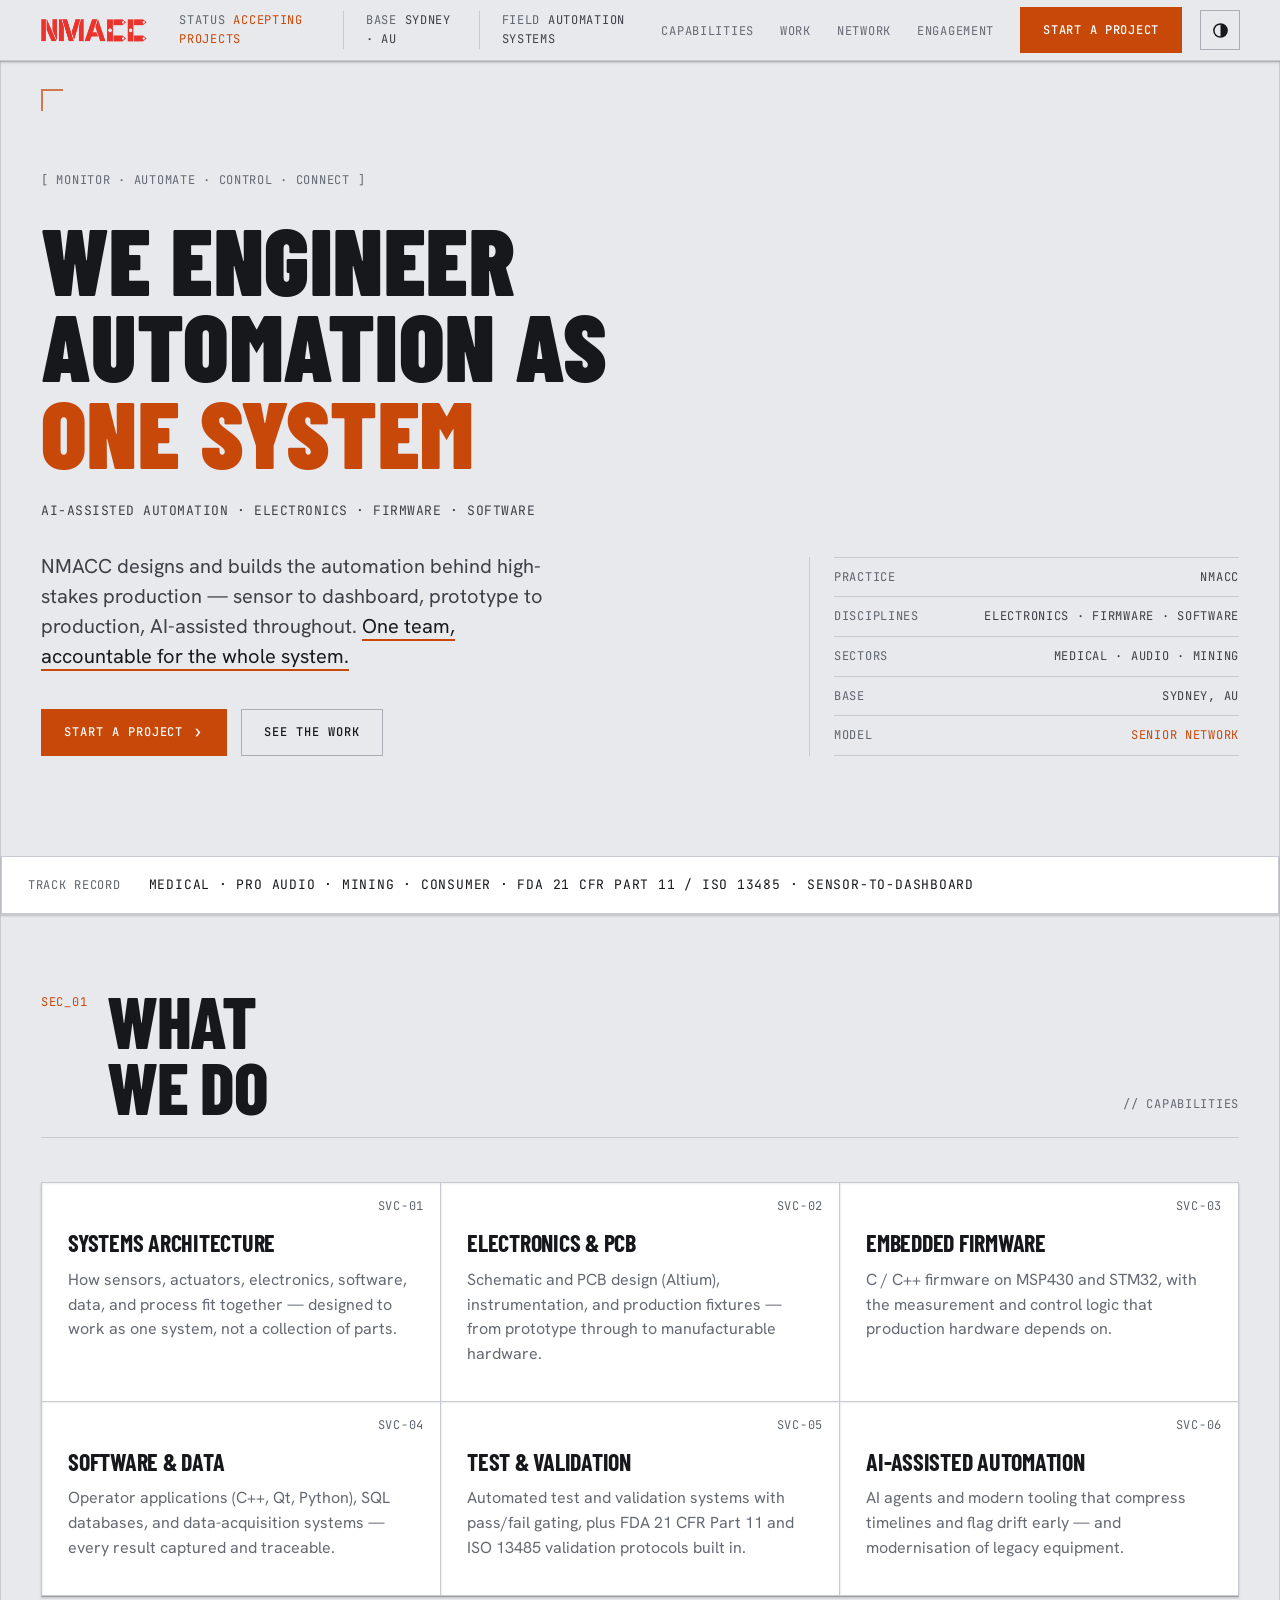
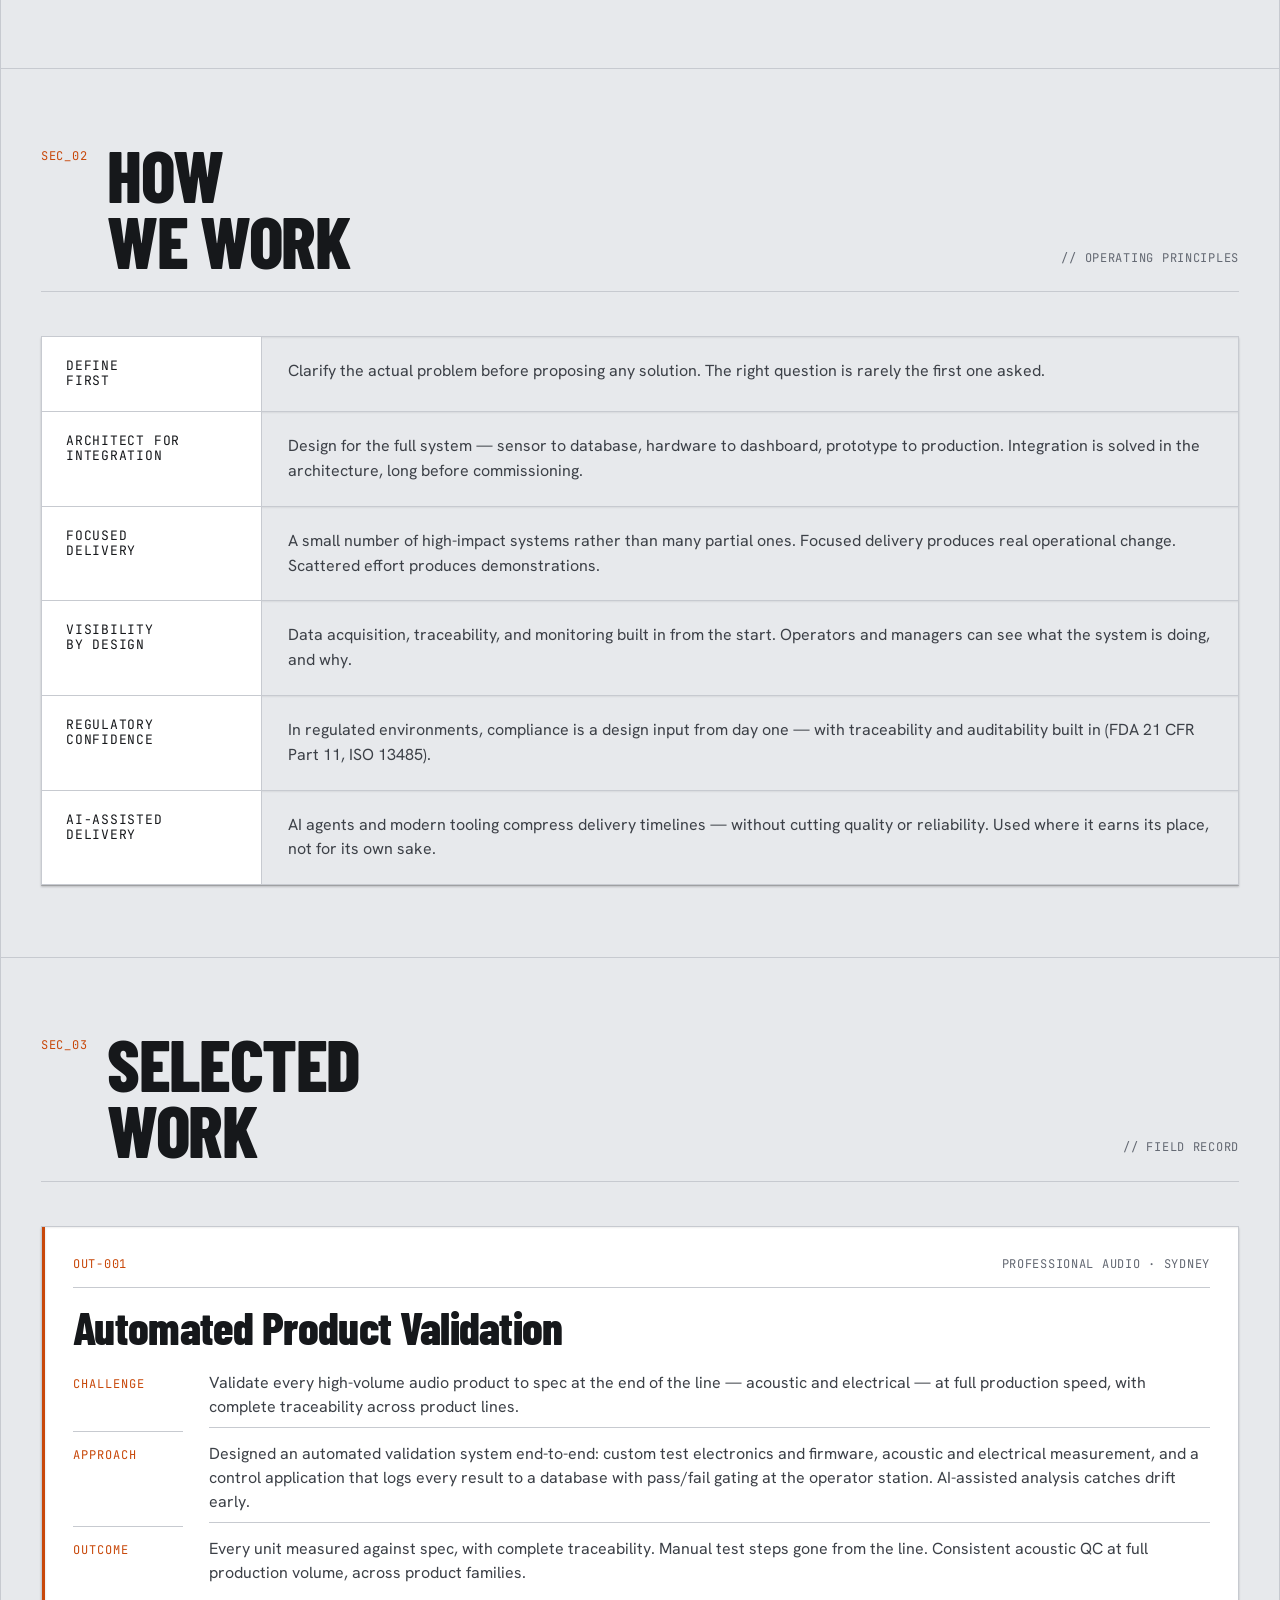
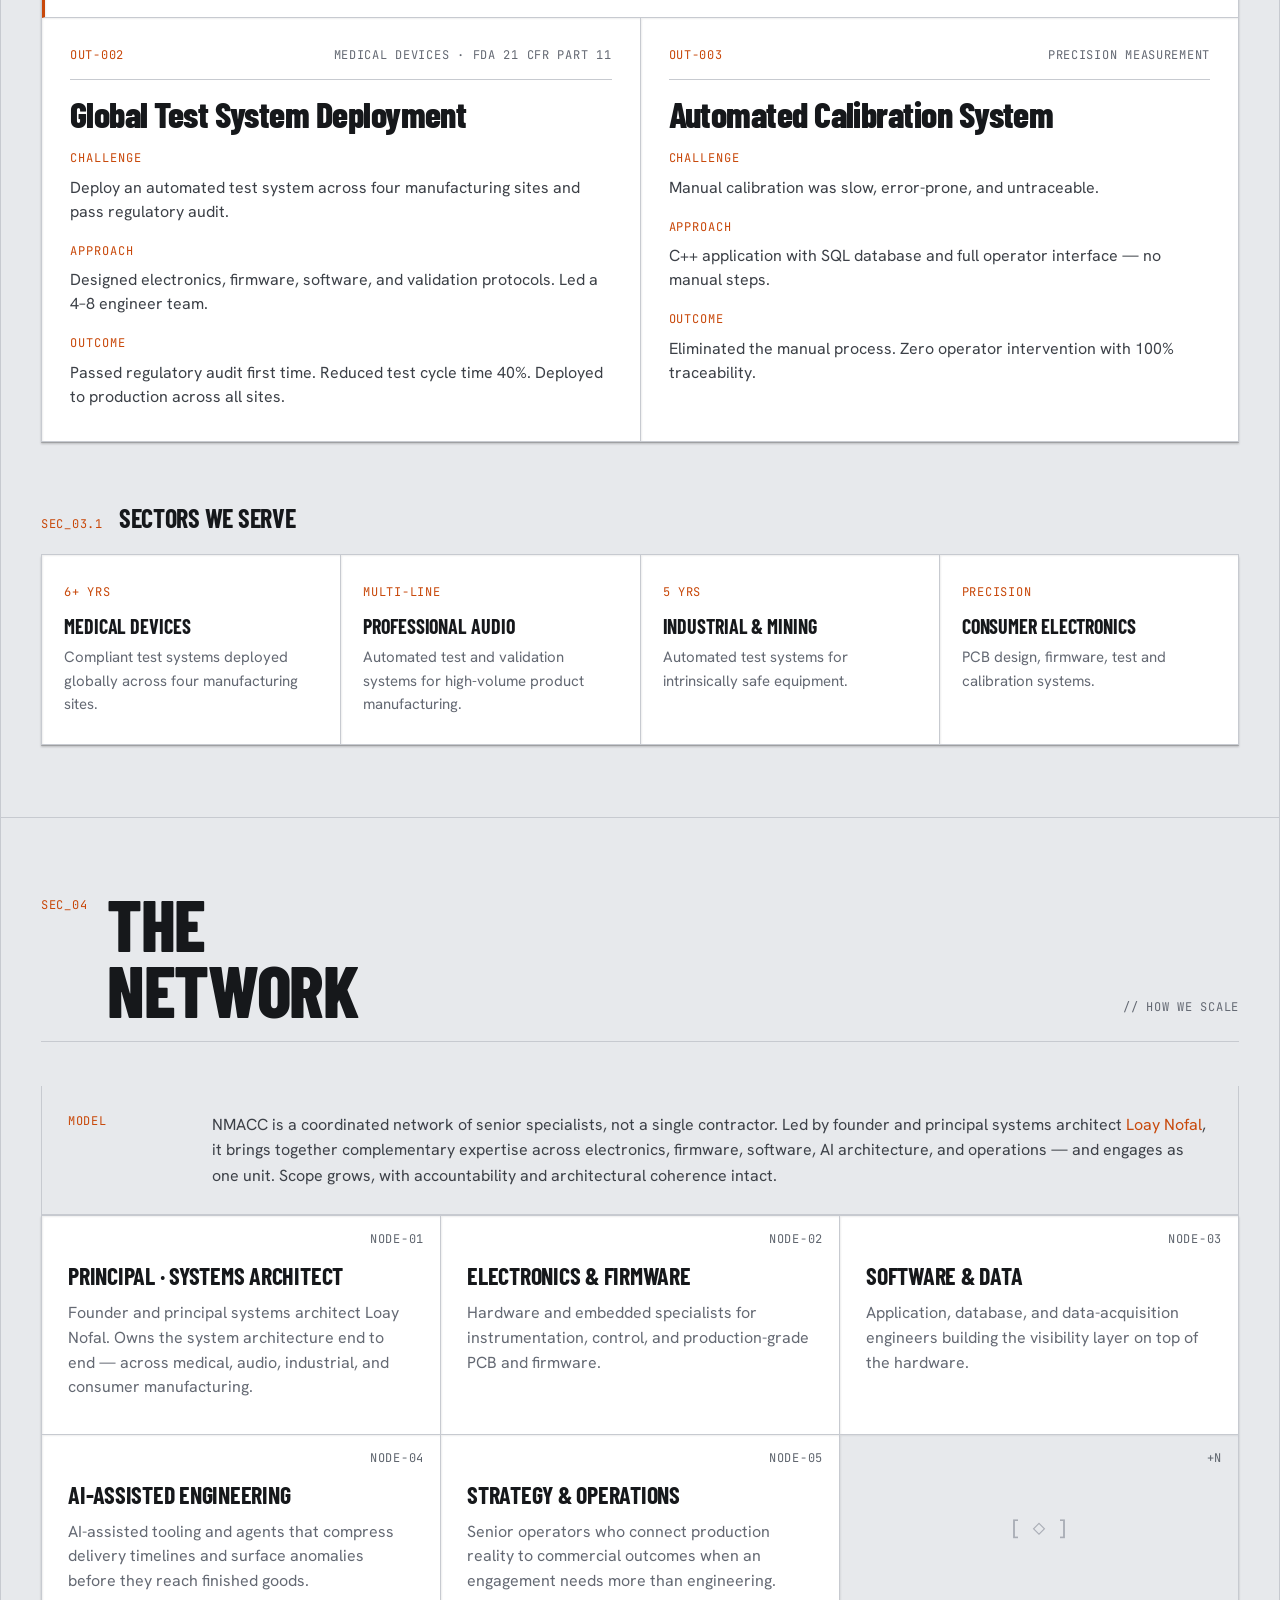
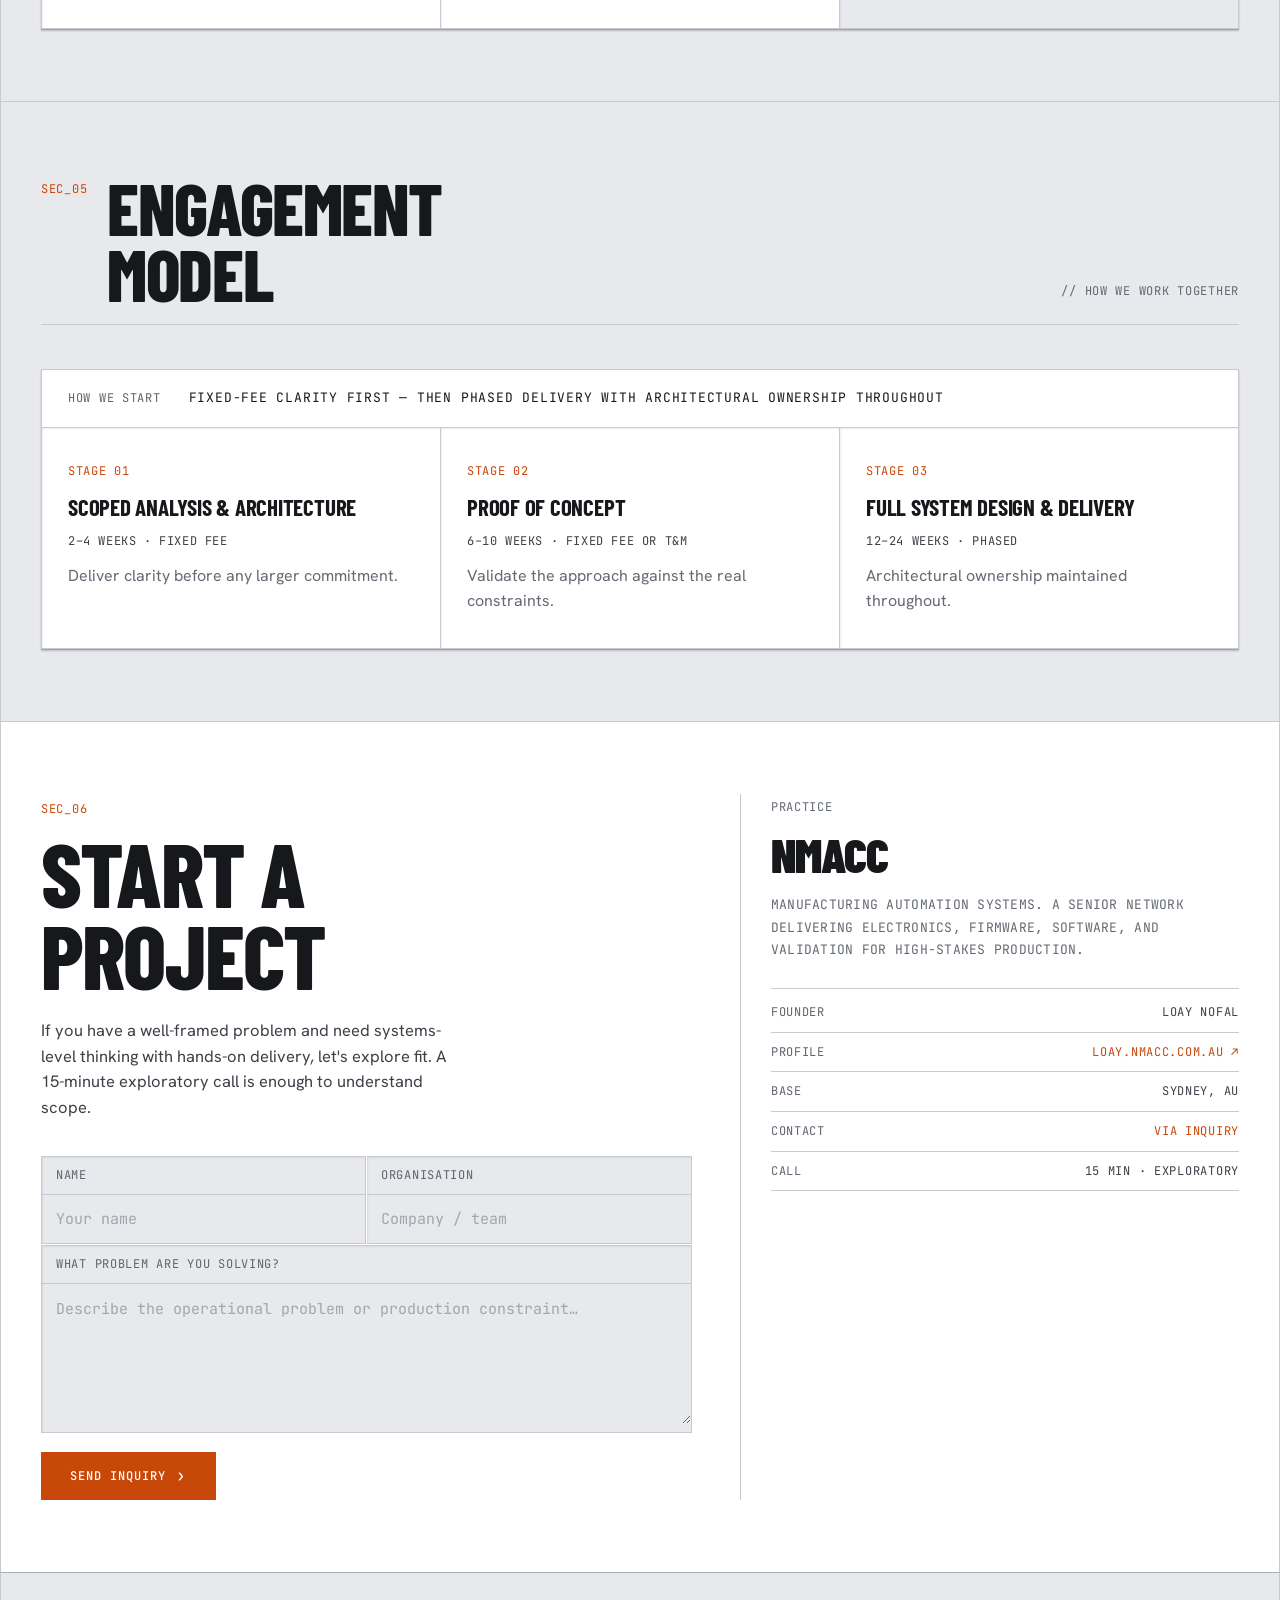
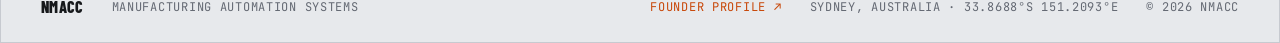
==== index.html @ 4b28ae43 "NMACC: use supplied logo (header, OG, favicon) Replace the SVG wordmark with the supplied NMACC logo" ====
<!DOCTYPE html>
<html lang="en">
<head>
  <meta charset="UTF-8" />
  <meta name="viewport" content="width=device-width, initial-scale=1.0" />
  <title>NMACC — Manufacturing Automation Systems</title>
  <meta name="description" content="NMACC designs and builds manufacturing automation as one system — electronics, firmware, software, AI-assisted automation, and test &amp; validation — for high-stakes production. Sydney, Australia." />

  <script>
    (function () { try { var t = localStorage.getItem('theme'); document.documentElement.setAttribute('data-theme', t === 'dark' ? 'dark' : 'light'); } catch (e) { document.documentElement.setAttribute('data-theme', 'light'); } })();
  </script>

  <meta name="theme-color" content="#e7e9ec" />
  <link rel="canonical" href="https://nmacc.com.au/" />

  <!-- Open Graph -->
  <meta property="og:type" content="website" />
  <meta property="og:site_name" content="NMACC" />
  <meta property="og:url" content="https://nmacc.com.au/" />
  <meta property="og:title" content="NMACC — Manufacturing Automation Systems" />
  <meta property="og:description" content="We engineer manufacturing automation as one system — electronics, firmware, software, AI-assisted automation, and validation — for high-stakes production. Sydney, Australia." />
  <meta property="og:image" content="https://nmacc.com.au/assets/og-image.png" />
  <meta property="og:image:secure_url" content="https://nmacc.com.au/assets/og-image.png" />
  <meta property="og:image:type" content="image/png" />
  <meta property="og:image:width" content="1200" />
  <meta property="og:image:height" content="630" />
  <meta property="og:image:alt" content="NMACC — Manufacturing Automation Systems" />
  <meta property="og:locale" content="en_AU" />

  <!-- Twitter -->
  <meta name="twitter:card" content="summary_large_image" />
  <meta name="twitter:title" content="NMACC — Manufacturing Automation Systems" />
  <meta name="twitter:description" content="We engineer manufacturing automation as one system. Sydney, Australia." />
  <meta name="twitter:image" content="https://nmacc.com.au/assets/og-image.png" />
  <meta name="twitter:image:alt" content="NMACC — Manufacturing Automation Systems" />

  <!-- Fonts -->
  <link rel="preconnect" href="https://fonts.googleapis.com" />
  <link rel="preconnect" href="https://fonts.gstatic.com" crossorigin />
  <link href="https://fonts.googleapis.com/css2?family=Barlow+Condensed:wght@600;700;800;900&family=Hanken+Grotesk:wght@400;500;600;700&family=JetBrains+Mono:wght@400;500;700&display=swap" rel="stylesheet" />

  <link rel="stylesheet" href="css/main.css" />
  <link rel="icon" type="image/svg+xml" href="assets/favicon.svg" />
</head>
<body>
  <a class="skip-link" href="#main">Skip to content</a>

  <!-- ================= HEADER ================= -->
  <header class="site-header" id="top">
    <div class="header-inner">
      <a href="#top" class="wordmark"><img src="assets/nmacc-logo.png" alt="NMACC" /></a>
      <div class="header-telemetry" aria-hidden="true">
        <span class="tlm"><span class="tlm-key">STATUS</span> <span class="tlm-val red">ACCEPTING PROJECTS</span></span>
        <span class="tlm sep"><span class="tlm-key">BASE</span> <span class="tlm-val">SYDNEY · AU</span></span>
        <span class="tlm sep"><span class="tlm-key">FIELD</span> <span class="tlm-val">AUTOMATION SYSTEMS</span></span>
      </div>
      <nav class="header-nav" aria-label="Primary">
        <button class="nav-toggle" aria-expanded="false" aria-controls="nav-links" aria-label="Toggle navigation">
          <span></span><span></span><span></span>
        </button>
        <ul class="nav-links" id="nav-links">
          <li><a href="#capabilities">CAPABILITIES</a></li>
          <li><a href="#work">WORK</a></li>
          <li><a href="#network">NETWORK</a></li>
          <li><a href="#engagement">ENGAGEMENT</a></li>
          <li><a class="btn btn-primary nav-cta" href="#contact">START A PROJECT</a></li>
        </ul>
        <button class="theme-toggle" id="theme-toggle" type="button" aria-label="Switch color theme" aria-pressed="false" title="Switch color theme">
          <svg viewBox="0 0 18 18" width="17" height="17" aria-hidden="true">
            <circle cx="9" cy="9" r="7" fill="none" stroke="currentColor" stroke-width="1.6" />
            <path d="M9 2 A7 7 0 0 1 9 16 Z" fill="currentColor" />
          </svg>
        </button>
      </nav>
    </div>
  </header>

  <main id="main">

    <!-- ================= HERO ================= -->
    <section class="hero" aria-labelledby="hero-title">
      <div class="hero-grid">
        <div class="hero-main">
          <p class="eyebrow">[ MONITOR · AUTOMATE · CONTROL · CONNECT ]</p>
          <h1 id="hero-title" class="display">
            WE ENGINEER<br />AUTOMATION AS<br /><span class="red">ONE SYSTEM</span>
          </h1>
          <p class="hero-sub">AI-Assisted Automation · Electronics · Firmware · Software</p>
          <p class="hero-hook">
            NMACC designs and builds the automation behind high-stakes
            production — sensor to dashboard, prototype to production,
            AI-assisted throughout.
            <span class="hl">One team, accountable for the whole system.</span>
          </p>
          <div class="hero-cta">
            <a class="btn btn-primary" href="#contact">START A PROJECT <span class="arr">&rsaquo;</span></a>
            <a class="btn btn-ghost" href="#work">SEE THE WORK</a>
          </div>
        </div>

        <aside class="hero-side" aria-label="Practice reference">
          <div class="spec-line"><span class="spec-k">PRACTICE</span><span class="spec-v">NMACC</span></div>
          <div class="spec-line"><span class="spec-k">DISCIPLINES</span><span class="spec-v">ELECTRONICS · FIRMWARE · SOFTWARE</span></div>
          <div class="spec-line"><span class="spec-k">SECTORS</span><span class="spec-v">MEDICAL · AUDIO · MINING</span></div>
          <div class="spec-line"><span class="spec-k">BASE</span><span class="spec-v">SYDNEY, AU</span></div>
          <div class="spec-line"><span class="spec-k">MODEL</span><span class="spec-v red">SENIOR NETWORK</span></div>
        </aside>
      </div>
    </section>

    <!-- ================= CREDIBILITY STRIP ================= -->
    <div class="capacity-bar" role="presentation">
      <span class="cap-k">TRACK RECORD</span>
      <span class="cap-v">MEDICAL · PRO AUDIO · MINING · CONSUMER · FDA 21 CFR PART 11 / ISO 13485 · SENSOR-TO-DASHBOARD</span>
    </div>

    <!-- ================= CAPABILITIES ================= -->
    <section class="section" id="capabilities" aria-labelledby="cap-title">
      <div class="section-head">
        <span class="sec-index">SEC_01</span>
        <h2 class="section-title" id="cap-title">WHAT<br />WE DO</h2>
        <span class="sec-tag">// CAPABILITIES</span>
      </div>
      <div class="module-grid">
        <article class="module" tabindex="0">
          <span class="module-id">SVC-01</span>
          <h3 class="module-title">SYSTEMS ARCHITECTURE</h3>
          <p>How sensors, actuators, electronics, software, data, and process fit together — designed to work as one system, not a collection of parts.</p>
        </article>
        <article class="module" tabindex="0">
          <span class="module-id">SVC-02</span>
          <h3 class="module-title">ELECTRONICS &amp; PCB</h3>
          <p>Schematic and PCB design (Altium), instrumentation, and production fixtures — from prototype through to manufacturable hardware.</p>
        </article>
        <article class="module" tabindex="0">
          <span class="module-id">SVC-03</span>
          <h3 class="module-title">EMBEDDED FIRMWARE</h3>
          <p>C / C++ firmware on MSP430 and STM32, with the measurement and control logic that production hardware depends on.</p>
        </article>
        <article class="module" tabindex="0">
          <span class="module-id">SVC-04</span>
          <h3 class="module-title">SOFTWARE &amp; DATA</h3>
          <p>Operator applications (C++, Qt, Python), SQL databases, and data-acquisition systems — every result captured and traceable.</p>
        </article>
        <article class="module" tabindex="0">
          <span class="module-id">SVC-05</span>
          <h3 class="module-title">TEST &amp; VALIDATION</h3>
          <p>Automated test and validation systems with pass/fail gating, plus FDA 21 CFR Part 11 and ISO 13485 validation protocols built in.</p>
        </article>
        <article class="module" tabindex="0">
          <span class="module-id">SVC-06</span>
          <h3 class="module-title">AI-ASSISTED AUTOMATION</h3>
          <p>AI agents and modern tooling that compress timelines and flag drift early — and modernisation of legacy equipment.</p>
        </article>
      </div>
    </section>

    <!-- ================= HOW WE WORK ================= -->
    <section class="section" id="approach" aria-labelledby="approach-title">
      <div class="section-head">
        <span class="sec-index">SEC_02</span>
        <h2 class="section-title" id="approach-title">HOW<br />WE WORK</h2>
        <span class="sec-tag">// OPERATING PRINCIPLES</span>
      </div>
      <div class="spec-sheet">
        <div class="spec-row">
          <div class="spec-row-k">DEFINE<br />FIRST</div>
          <div class="spec-row-v">Clarify the actual problem before proposing any solution. The right question is rarely the first one asked.</div>
        </div>
        <div class="spec-row">
          <div class="spec-row-k">ARCHITECT FOR<br />INTEGRATION</div>
          <div class="spec-row-v">Design for the full system — sensor to database, hardware to dashboard, prototype to production. Integration is solved in the architecture, long before commissioning.</div>
        </div>
        <div class="spec-row">
          <div class="spec-row-k">FOCUSED<br />DELIVERY</div>
          <div class="spec-row-v">A small number of high-impact systems rather than many partial ones. Focused delivery produces real operational change. Scattered effort produces demonstrations.</div>
        </div>
        <div class="spec-row">
          <div class="spec-row-k">VISIBILITY<br />BY DESIGN</div>
          <div class="spec-row-v">Data acquisition, traceability, and monitoring built in from the start. Operators and managers can see what the system is doing, and why.</div>
        </div>
        <div class="spec-row">
          <div class="spec-row-k">REGULATORY<br />CONFIDENCE</div>
          <div class="spec-row-v">In regulated environments, compliance is a design input from day one — with traceability and auditability built in (FDA 21 CFR Part 11, ISO 13485).</div>
        </div>
        <div class="spec-row">
          <div class="spec-row-k">AI-ASSISTED<br />DELIVERY</div>
          <div class="spec-row-v">AI agents and modern tooling compress delivery timelines — without cutting quality or reliability. Used where it earns its place, not for its own sake.</div>
        </div>
      </div>
    </section>

    <!-- ================= SELECTED WORK ================= -->
    <section class="section" id="work" aria-labelledby="work-title">
      <div class="section-head">
        <span class="sec-index">SEC_03</span>
        <h2 class="section-title" id="work-title">SELECTED<br />WORK</h2>
        <span class="sec-tag">// FIELD RECORD</span>
      </div>
      <div class="outcomes">
        <article class="outcome featured" tabindex="0">
          <header class="outcome-head">
            <span class="outcome-id">OUT-001</span>
            <span class="outcome-sector">PROFESSIONAL AUDIO · SYDNEY</span>
          </header>
          <h3 class="outcome-title">Automated Product Validation</h3>
          <dl class="outcome-cap">
            <dt>CHALLENGE</dt>
            <dd>Validate every high-volume audio product to spec at the end of the line — acoustic and electrical — at full production speed, with complete traceability across product lines.</dd>
            <dt>APPROACH</dt>
            <dd>Designed an automated validation system end-to-end: custom test electronics and firmware, acoustic and electrical measurement, and a control application that logs every result to a database with pass/fail gating at the operator station. AI-assisted analysis catches drift early.</dd>
            <dt>OUTCOME</dt>
            <dd>Every unit measured against spec, with complete traceability. Manual test steps gone from the line. Consistent acoustic QC at full production volume, across product families.</dd>
          </dl>
        </article>

        <article class="outcome" tabindex="0">
          <header class="outcome-head">
            <span class="outcome-id">OUT-002</span>
            <span class="outcome-sector">MEDICAL DEVICES · FDA 21 CFR PART 11</span>
          </header>
          <h3 class="outcome-title">Global Test System Deployment</h3>
          <dl class="outcome-cap">
            <dt>CHALLENGE</dt>
            <dd>Deploy an automated test system across four manufacturing sites and pass regulatory audit.</dd>
            <dt>APPROACH</dt>
            <dd>Designed electronics, firmware, software, and validation protocols. Led a 4–8 engineer team.</dd>
            <dt>OUTCOME</dt>
            <dd>Passed regulatory audit first time. Reduced test cycle time 40%. Deployed to production across all sites.</dd>
          </dl>
        </article>

        <article class="outcome" tabindex="0">
          <header class="outcome-head">
            <span class="outcome-id">OUT-003</span>
            <span class="outcome-sector">PRECISION MEASUREMENT</span>
          </header>
          <h3 class="outcome-title">Automated Calibration System</h3>
          <dl class="outcome-cap">
            <dt>CHALLENGE</dt>
            <dd>Manual calibration was slow, error-prone, and untraceable.</dd>
            <dt>APPROACH</dt>
            <dd>C++ application with SQL database and full operator interface — no manual steps.</dd>
            <dt>OUTCOME</dt>
            <dd>Eliminated the manual process. Zero operator intervention with 100% traceability.</dd>
          </dl>
        </article>
      </div>

      <!-- Sectors -->
      <div class="industry">
        <div class="industry-head"><span class="sec-index">SEC_03.1</span><h3 class="industry-title">SECTORS WE SERVE</h3></div>
        <div class="industry-grid">
          <div class="industry-cell">
            <span class="ind-yrs">6+ YRS</span>
            <h4>MEDICAL DEVICES</h4>
            <p>Compliant test systems deployed globally across four manufacturing sites.</p>
          </div>
          <div class="industry-cell">
            <span class="ind-yrs">MULTI-LINE</span>
            <h4>PROFESSIONAL AUDIO</h4>
            <p>Automated test and validation systems for high-volume product manufacturing.</p>
          </div>
          <div class="industry-cell">
            <span class="ind-yrs">5 YRS</span>
            <h4>INDUSTRIAL &amp; MINING</h4>
            <p>Automated test systems for intrinsically safe equipment.</p>
          </div>
          <div class="industry-cell">
            <span class="ind-yrs">PRECISION</span>
            <h4>CONSUMER ELECTRONICS</h4>
            <p>PCB design, firmware, test and calibration systems.</p>
          </div>
        </div>
      </div>
    </section>

    <!-- ================= THE NETWORK ================= -->
    <section class="section" id="network" aria-labelledby="network-title">
      <div class="section-head">
        <span class="sec-index">SEC_04</span>
        <h2 class="section-title" id="network-title">THE<br />NETWORK</h2>
        <span class="sec-tag">// HOW WE SCALE</span>
      </div>

      <div class="network-note">
        <span class="net-label">MODEL</span>
        <p>
          NMACC is a coordinated network of senior specialists, not a single
          contractor. Led by founder and principal systems architect
          <a class="inline-link" href="https://loay.nmacc.com.au" target="_blank" rel="noopener">Loay Nofal</a>,
          it brings together complementary expertise across electronics, firmware,
          software, AI architecture, and operations — and engages as one unit. Scope
          grows, with accountability and architectural coherence intact.
        </p>
      </div>

      <div class="module-grid">
        <article class="module" tabindex="0">
          <span class="module-id">NODE-01</span>
          <h3 class="module-title">PRINCIPAL · SYSTEMS ARCHITECT</h3>
          <p>Founder and principal systems architect Loay Nofal. Owns the system architecture end to end — across medical, audio, industrial, and consumer manufacturing.</p>
        </article>
        <article class="module" tabindex="0">
          <span class="module-id">NODE-02</span>
          <h3 class="module-title">ELECTRONICS &amp; FIRMWARE</h3>
          <p>Hardware and embedded specialists for instrumentation, control, and production-grade PCB and firmware.</p>
        </article>
        <article class="module" tabindex="0">
          <span class="module-id">NODE-03</span>
          <h3 class="module-title">SOFTWARE &amp; DATA</h3>
          <p>Application, database, and data-acquisition engineers building the visibility layer on top of the hardware.</p>
        </article>
        <article class="module" tabindex="0">
          <span class="module-id">NODE-04</span>
          <h3 class="module-title">AI-ASSISTED ENGINEERING</h3>
          <p>AI-assisted tooling and agents that compress delivery timelines and surface anomalies before they reach finished goods.</p>
        </article>
        <article class="module" tabindex="0">
          <span class="module-id">NODE-05</span>
          <h3 class="module-title">STRATEGY &amp; OPERATIONS</h3>
          <p>Senior operators who connect production reality to commercial outcomes when an engagement needs more than engineering.</p>
        </article>
        <div class="module module-ghost" aria-hidden="true">
          <span class="module-id">+N</span>
          <div class="ghost-mark">[ ◇ ]</div>
        </div>
      </div>
    </section>

    <!-- ================= ENGAGEMENT ================= -->
    <section class="section" id="engagement" aria-labelledby="engagement-title">
      <div class="section-head">
        <span class="sec-index">SEC_05</span>
        <h2 class="section-title" id="engagement-title">ENGAGEMENT<br />MODEL</h2>
        <span class="sec-tag">// HOW WE WORK TOGETHER</span>
      </div>

      <div class="capacity-bar">
        <span class="cap-k">HOW WE START</span>
        <span class="cap-v">FIXED-FEE CLARITY FIRST — THEN PHASED DELIVERY WITH ARCHITECTURAL OWNERSHIP THROUGHOUT</span>
      </div>

      <div class="engage-grid">
        <article class="engage-card" tabindex="0">
          <span class="engage-stage">STAGE 01</span>
          <h3>SCOPED ANALYSIS &amp; ARCHITECTURE</h3>
          <p class="engage-term">2–4 WEEKS · FIXED FEE</p>
          <p>Deliver clarity before any larger commitment.</p>
        </article>
        <article class="engage-card" tabindex="0">
          <span class="engage-stage">STAGE 02</span>
          <h3>PROOF OF CONCEPT</h3>
          <p class="engage-term">6–10 WEEKS · FIXED FEE OR T&amp;M</p>
          <p>Validate the approach against the real constraints.</p>
        </article>
        <article class="engage-card" tabindex="0">
          <span class="engage-stage">STAGE 03</span>
          <h3>FULL SYSTEM DESIGN &amp; DELIVERY</h3>
          <p class="engage-term">12–24 WEEKS · PHASED</p>
          <p>Architectural ownership maintained throughout.</p>
        </article>
      </div>
    </section>

    <!-- ================= CONTACT ================= -->
    <section class="section contact" id="contact" aria-labelledby="contact-title">
      <div class="contact-grid">
        <div class="contact-form-wrap">
          <span class="sec-index">SEC_06</span>
          <h2 class="section-title" id="contact-title">START A<br />PROJECT</h2>
          <p class="contact-intro">
            If you have a well-framed problem and need systems-level thinking with
            hands-on delivery, let's explore fit. A 15-minute exploratory call is
            enough to understand scope.
          </p>

          <!-- Formspree-ready: replace action with your endpoint, e.g.
               action="https://formspree.io/f/yourFormID" method="POST" -->
          <form class="inquiry-form" id="inquiry-form" action="" method="POST" novalidate>
            <div class="field-row">
              <div class="field">
                <label for="f-name">NAME</label>
                <input type="text" id="f-name" name="name" autocomplete="name" placeholder="Your name" required />
              </div>
              <div class="field">
                <label for="f-company">ORGANISATION</label>
                <input type="text" id="f-company" name="company" autocomplete="organization" placeholder="Company / team" />
              </div>
            </div>
            <div class="field">
              <label for="f-problem">WHAT PROBLEM ARE YOU SOLVING?</label>
              <textarea id="f-problem" name="problem" rows="5" placeholder="Describe the operational problem or production constraint…" required></textarea>
            </div>
            <div class="form-foot">
              <button type="submit" class="btn btn-primary btn-submit">
                SEND INQUIRY <span class="arr">&rsaquo;</span>
              </button>
              <p class="form-note" id="form-note" role="status" aria-live="polite"></p>
            </div>
          </form>
        </div>

        <aside class="contact-side" aria-label="Practice">
          <span class="side-tag">PRACTICE</span>
          <p class="side-name">NMACC</p>
          <p class="side-role">MANUFACTURING AUTOMATION SYSTEMS. A SENIOR NETWORK DELIVERING ELECTRONICS, FIRMWARE, SOFTWARE, AND VALIDATION FOR HIGH-STAKES PRODUCTION.</p>
          <div class="side-divider"></div>
          <div class="spec-line"><span class="spec-k">FOUNDER</span><span class="spec-v">LOAY NOFAL</span></div>
          <div class="spec-line"><span class="spec-k">PROFILE</span><span class="spec-v"><a class="inline-link" href="https://loay.nmacc.com.au" target="_blank" rel="noopener">LOAY.NMACC.COM.AU ↗</a></span></div>
          <div class="spec-line"><span class="spec-k">BASE</span><span class="spec-v">SYDNEY, AU</span></div>
          <div class="spec-line"><span class="spec-k">CONTACT</span><span class="spec-v red">VIA INQUIRY</span></div>
          <div class="spec-line"><span class="spec-k">CALL</span><span class="spec-v">15 MIN · EXPLORATORY</span></div>
        </aside>
      </div>
    </section>

  </main>

  <!-- ================= FOOTER ================= -->
  <footer class="site-footer">
    <div class="footer-inner">
      <span class="foot-mark">NMACC</span>
      <span class="foot-meta">MANUFACTURING AUTOMATION SYSTEMS</span>
      <span class="foot-meta"><a class="inline-link" href="https://loay.nmacc.com.au" target="_blank" rel="noopener">FOUNDER PROFILE ↗</a></span>
      <span class="foot-meta">SYDNEY, AUSTRALIA · 33.8688°S 151.2093°E</span>
      <span class="foot-meta">© <span id="year">2026</span> NMACC</span>
    </div>
  </footer>

  <script src="js/main.js" defer></script>
</body>
</html>
---- css/main.css ----
/* ============================================================
   LOAY NOFAL — Manufacturing Systems Architect
   Modern Industrial High-Contrast · Dark · Brutalist grid
   ============================================================ */

/* ---------- Tokens ---------- */
:root {
  /* Surfaces (dark adaptation of the Stitch system) */
  --bg:            #0a0a0a;
  --panel:         #111213;
  --panel-2:       #17181a;
  --panel-3:       #1d1f22;

  /* Structural lines (steel) */
  --border:        #2a2c30;
  --border-bright: #3a3d42;

  /* Signal */
  --red:           #d0291c;
  --red-deep:      #ac0604;
  --red-bright:    #ff5343;

  /* Type */
  --text:          #f4f6fa;
  --text-mid:      #c2c6cd;
  --text-dim:      #8b9097;
  --label:         #7d8590;

  /* Chrome / themeable */
  --header-bg:     rgba(10, 10, 10, 0.86);
  --placeholder:   #54585e;
  --accent-rgb:    208, 41, 28;

  /* Fonts */
  --f-display: "Barlow Condensed", "Arial Narrow", sans-serif;
  --f-body:    "Hanken Grotesk", system-ui, -apple-system, sans-serif;
  --f-mono:    "JetBrains Mono", ui-monospace, "SF Mono", Menlo, monospace;

  /* Rhythm */
  --edge: 40px;
  --section-gap: 0px; /* sections divided by borders, not gaps */
  --maxw: 1320px;
}

/* ---------- Light theme (toggle) ---------- */
:root[data-theme="light"] {
  --bg:            #e7e9ec;
  --panel:         #ffffff;
  --panel-2:       #f4f5f7;
  --panel-3:       #ebedf0;

  --border:        #c7cad0;
  --border-bright: #a9adb5;

  --red:           #c8480a;
  --red-deep:      #a23a08;
  --red-bright:    #e8601a;

  --text:          #16181b;
  --text-mid:      #3c4047;
  --text-dim:      #646973;
  --label:         #5f656e;

  --header-bg:     rgba(231, 233, 236, 0.86);
  --placeholder:   #a2a6ad;
  --accent-rgb:    200, 72, 10;
}

/* Raised-sheet shadow — light theme only (dark stays flat) */
:root[data-theme="light"] .pullquote,
:root[data-theme="light"] .spec-sheet,
:root[data-theme="light"] .module-grid,
:root[data-theme="light"] .outcomes,
:root[data-theme="light"] .industry-grid,
:root[data-theme="light"] .engage-grid,
:root[data-theme="light"] .capacity-bar,
:root[data-theme="light"] .warn-panel {
  box-shadow: 0 1px 0 rgba(0,0,0,0.16), 0 2px 2px rgba(0,0,0,0.20);
}
:root[data-theme="light"] .site-header {
  box-shadow: 0 1px 0 rgba(0,0,0,0.12), 0 2px 2px rgba(0,0,0,0.14);
}

/* Inlaid / engraved inner lines (light theme) — grooves milled into the sheet */
:root[data-theme="light"] .spec-row,
:root[data-theme="light"] .module,
:root[data-theme="light"] .outcome,
:root[data-theme="light"] .industry-cell,
:root[data-theme="light"] .engage-card,
:root[data-theme="light"] .field {
  box-shadow: inset 1px 1px 2px rgba(0,0,0,0.07);
}

/* ---------- Reset ---------- */
*, *::before, *::after { box-sizing: border-box; }
html { -webkit-text-size-adjust: 100%; scroll-behavior: smooth; }
@media (prefers-reduced-motion: reduce) { html { scroll-behavior: auto; } }

body {
  margin: 0;
  background: var(--bg);
  color: var(--text);
  font-family: var(--f-body);
  font-size: 16px;
  line-height: 1.55;
  -webkit-font-smoothing: antialiased;
  text-rendering: optimizeLegibility;
  overflow-x: hidden;
}

img { max-width: 100%; display: block; }
a { color: inherit; text-decoration: none; }

/* Inline accent links (in body copy / spec rows / footer) */
.inline-link { color: var(--red); border-bottom: 1px solid transparent; transition: border-color 0.12s, color 0.12s; }
.inline-link:hover,
.inline-link:focus-visible { border-bottom-color: var(--red); }

::selection { background: var(--red); color: #fff; }

/* Visible focus — sharp red ring, matches the system */
:focus-visible {
  outline: 2px solid var(--red);
  outline-offset: 2px;
}

.skip-link {
  position: absolute;
  left: -9999px;
  top: 0;
  background: var(--red);
  color: #fff;
  padding: 10px 16px;
  font-family: var(--f-mono);
  font-size: 12px;
  letter-spacing: 0.08em;
  z-index: 200;
}
.skip-link:focus { left: 8px; top: 8px; }

/* ---------- Shared type ---------- */
.display,
.section-title,
.warn-title { font-family: var(--f-display); }

.red { color: var(--red); }
.hl  { color: var(--text); border-bottom: 2px solid var(--red); }

em { color: var(--text); font-style: normal; font-weight: 600; }

/* Mono labels everywhere */
.eyebrow, .sec-index, .sec-tag, .tlm, .spec-k, .spec-v, .module-id,
.outcome-id, .outcome-sector, .engage-stage, .engage-term, .warn-code,
.net-label, .side-tag, .ind-yrs, .cap-k, .cap-v, .foot-mark, .foot-meta,
.nav-links a, .field label, .form-note, .spec-row-k {
  font-family: var(--f-mono);
  letter-spacing: 0.06em;
  text-transform: uppercase;
}

/* ============================================================
   HEADER
   ============================================================ */
.site-header {
  position: sticky;
  top: 0;
  z-index: 100;
  background: var(--header-bg);
  backdrop-filter: blur(8px);
  border-bottom: 1px solid var(--border);
}
.header-inner {
  max-width: var(--maxw);
  margin: 0 auto;
  display: flex;
  align-items: center;
  gap: 24px;
  height: 60px;
  padding: 0 var(--edge);
}
.wordmark {
  flex-shrink: 0;
  display: inline-flex;
  align-items: center;
}
.wordmark img { height: 24px; width: auto; display: block; }
.header-telemetry {
  display: flex;
  align-items: center;
  gap: 22px;
  margin-left: 8px;
  flex: 1;
}
.tlm { font-size: 12px; color: var(--text-dim); }
.tlm-key { color: var(--label); }
.tlm-val { color: var(--text-mid); }
.tlm-val.red { color: var(--red); }
.tlm.sep { padding-left: 22px; border-left: 1px solid var(--border); }

.header-nav { display: flex; align-items: center; gap: 18px; }
.nav-links {
  display: flex;
  align-items: center;
  gap: 26px;
  list-style: none;
  margin: 0;
  padding: 0;
}
.nav-links a {
  font-size: 12px;
  color: var(--text-dim);
  transition: color 0.15s;
}
.nav-links a:hover { color: var(--text); }
.nav-cta { color: #fff !important; }

.nav-toggle {
  display: none;
  width: 40px; height: 40px;
  background: transparent;
  border: 1px solid var(--border-bright);
  cursor: pointer;
  flex-direction: column;
  justify-content: center;
  align-items: center;
  gap: 5px;
  padding: 0;
}
.nav-toggle span {
  display: block;
  width: 18px; height: 2px;
  background: var(--text);
  transition: transform 0.2s, opacity 0.2s;
}
.nav-toggle[aria-expanded="true"] span:nth-child(1) { transform: translateY(7px) rotate(45deg); }
.nav-toggle[aria-expanded="true"] span:nth-child(2) { opacity: 0; }
.nav-toggle[aria-expanded="true"] span:nth-child(3) { transform: translateY(-7px) rotate(-45deg); }

/* Theme toggle */
.theme-toggle {
  display: inline-flex;
  align-items: center;
  justify-content: center;
  width: 40px;
  height: 40px;
  flex-shrink: 0;
  padding: 0;
  background: transparent;
  border: 1px solid var(--border-bright);
  color: var(--text);
  cursor: pointer;
  transition: background 0.12s, color 0.12s, border-color 0.12s;
}
.theme-toggle:hover,
.theme-toggle:focus-visible { background: var(--red); color: #fff; border-color: var(--red); }
.theme-toggle svg { display: block; }

/* ============================================================
   BUTTONS
   ============================================================ */
.btn {
  display: inline-flex;
  align-items: center;
  gap: 10px;
  font-family: var(--f-mono);
  font-size: 12px;
  font-weight: 500;
  letter-spacing: 0.08em;
  text-transform: uppercase;
  padding: 13px 22px;
  border: 1px solid transparent;
  cursor: pointer;
  transition: background 0.12s, color 0.12s, border-color 0.12s;
  white-space: nowrap;
}
.btn .arr { font-size: 16px; line-height: 1; }
.btn-primary {
  background: var(--red);
  color: #fff;
  border-color: var(--red);
}
.btn-primary:hover { background: var(--red-deep); border-color: var(--red-deep); }
.btn-ghost {
  background: transparent;
  color: var(--text);
  border-color: var(--border-bright);
}
.btn-ghost:hover { background: var(--text); color: var(--bg); border-color: var(--text); }

/* ============================================================
   SECTION SCAFFOLD
   ============================================================ */
main { max-width: var(--maxw); margin: 0 auto; border-left: 1px solid var(--border); border-right: 1px solid var(--border); }

.section {
  padding: 72px var(--edge);
  border-top: 1px solid var(--border);
}
.section-head {
  display: grid;
  grid-template-columns: auto 1fr auto;
  align-items: end;
  gap: 20px;
  margin-bottom: 44px;
  padding-bottom: 18px;
  border-bottom: 1px solid var(--border);
}
.sec-index { font-size: 12px; color: var(--red); align-self: start; padding-top: 6px; }
.section-title {
  margin: 0;
  font-weight: 800;
  font-size: clamp(40px, 7vw, 72px);
  line-height: 0.92;
  letter-spacing: -0.02em;
  text-transform: uppercase;
}
.sec-tag { font-size: 12px; color: var(--text-dim); text-align: right; padding-bottom: 6px; }

/* ============================================================
   HERO
   ============================================================ */
.hero {
  padding: clamp(56px, 9vw, 110px) var(--edge) clamp(64px, 9vw, 100px);
  position: relative;
}
.hero::before {
  /* faint schematic crosshair top-left */
  content: "";
  position: absolute;
  top: 28px; left: var(--edge);
  width: 22px; height: 22px;
  border-left: 2px solid var(--red);
  border-top: 2px solid var(--red);
  opacity: 0.7;
}
.hero-grid {
  display: grid;
  grid-template-columns: minmax(0, 1fr) 430px;
  gap: 0;
}
.hero-main { padding-right: 40px; }
.eyebrow {
  font-size: 12px;
  color: var(--text-dim);
  margin: 0 0 26px;
}
.display {
  margin: 0;
  font-weight: 900;
  font-size: clamp(46px, 7.5vw, 94px);
  line-height: 0.92;
  letter-spacing: 0.005em;
  text-transform: uppercase;
}
.hero-sub {
  font-family: var(--f-mono);
  font-size: 13px;
  letter-spacing: 0.04em;
  color: var(--text-mid);
  margin: 26px 0 0;
  text-transform: uppercase;
}
.hero-hook {
  max-width: 46ch;
  font-size: clamp(17px, 2vw, 20px);
  line-height: 1.5;
  color: var(--text-mid);
  margin: 30px 0 0;
}
.hero-cta {
  display: flex;
  flex-wrap: wrap;
  gap: 14px;
  margin-top: 38px;
}

.hero-side {
  border-left: 1px solid var(--border);
  padding-left: 24px;
  align-self: end;
}
.spec-line {
  display: flex;
  justify-content: space-between;
  gap: 12px;
  padding: 10px 0;
  border-bottom: 1px solid var(--border);
  font-size: 12px;
}
.spec-line:first-child { border-top: 1px solid var(--border); }
.spec-k { color: var(--label); }
.spec-v { color: var(--text-mid); text-align: right; }
.spec-v.red { color: var(--red); }

/* ============================================================
   APPROACH
   ============================================================ */
.approach-body {
  display: grid;
  grid-template-columns: minmax(0, 1.1fr) minmax(0, 1fr);
  gap: 48px;
  align-items: start;
}
.lead {
  margin: 0;
  font-size: clamp(17px, 1.7vw, 19px);
  line-height: 1.65;
  color: var(--text-mid);
}
.pullquote {
  margin: 0;
  padding: 28px 30px;
  background: var(--panel);
  border: 1px solid var(--border);
  border-left: 3px solid var(--red);
  font-family: var(--f-display);
  font-weight: 600;
  font-size: clamp(22px, 2.6vw, 30px);
  line-height: 1.18;
  letter-spacing: -0.01em;
  color: var(--text);
}

/* ============================================================
   SPEC SHEET (Where I fit + Capability)
   ============================================================ */
.spec-sheet { border: 1px solid var(--border); border-bottom: none; }
.spec-row {
  display: grid;
  grid-template-columns: 220px 1fr;
  border-bottom: 1px solid var(--border);
}
.spec-row-k {
  font-size: 13px;
  color: var(--text);
  padding: 22px 24px;
  border-right: 1px solid var(--border);
  background: var(--panel);
  line-height: 1.15;
  align-self: stretch;
}
.spec-row-v {
  padding: 22px 26px;
  color: var(--text-mid);
  font-size: 16px;
}
.spec-row:hover .spec-row-k { background: var(--red); color: #fff; }

.capability .spec-row-k { font-size: 12px; }
.capability .spec-row-v { font-family: var(--f-mono); font-size: 14px; letter-spacing: 0.02em; color: var(--text-mid); text-transform: none; }

/* ============================================================
   MODULES (How I'd contribute)
   ============================================================ */
.module-grid {
  display: grid;
  grid-template-columns: repeat(3, 1fr);
  border: 1px solid var(--border);
  border-right: none;
  border-bottom: none;
}
.module {
  position: relative;
  padding: 30px 26px 34px;
  border-right: 1px solid var(--border);
  border-bottom: 1px solid var(--border);
  background: var(--panel);
  transition: background 0.12s, color 0.12s;
  outline-offset: -2px;
}
.module-id {
  position: absolute;
  top: 14px; right: 16px;
  font-size: 12px;
  color: var(--label);
}
.module-title {
  font-family: var(--f-display);
  font-weight: 700;
  font-size: 24px;
  letter-spacing: -0.01em;
  text-transform: uppercase;
  margin: 18px 0 12px;
  line-height: 1.02;
  max-width: 90%;
}
.module p { margin: 0; color: var(--text-dim); font-size: 16px; }
.module:hover,
.module:focus-visible {
  background: var(--red);
  color: #fff;
}
.module:hover .module-id,
.module:focus-visible .module-id { color: rgba(255,255,255,0.7); }
.module:hover p,
.module:focus-visible p { color: rgba(255,255,255,0.92); }

.module-ghost {
  display: flex;
  align-items: center;
  justify-content: center;
  background: var(--bg);
}
.module-ghost:hover { background: var(--bg); }
.ghost-mark { font-family: var(--f-mono); color: var(--border-bright); font-size: 20px; }

/* ============================================================
   OUTCOMES
   ============================================================ */
.outcomes {
  display: grid;
  grid-template-columns: repeat(2, 1fr);
  gap: 0;
  border: 1px solid var(--border);
  border-right: none;
  border-bottom: none;
}
.outcome {
  padding: 28px 28px 32px;
  border-right: 1px solid var(--border);
  border-bottom: 1px solid var(--border);
  background: var(--panel);
  transition: background 0.12s;
  outline-offset: -2px;
}
.outcome:hover { background: var(--panel-2); }
.outcome.featured {
  grid-column: 1 / -1;
  border-left: 3px solid var(--red);
}
.outcome-head {
  display: flex;
  justify-content: space-between;
  align-items: baseline;
  gap: 16px;
  padding-bottom: 14px;
  margin-bottom: 16px;
  border-bottom: 1px solid var(--border);
}
.outcome-id { font-size: 12px; color: var(--red); }
.outcome-sector { font-size: 12px; color: var(--text-dim); text-align: right; }
.outcome-title {
  font-family: var(--f-display);
  font-weight: 800;
  font-size: clamp(26px, 3vw, 36px);
  letter-spacing: -0.015em;
  margin: 0 0 18px;
  line-height: 0.98;
}
.outcome.featured .outcome-title { font-size: clamp(30px, 4vw, 46px); }
.outcome-cap { margin: 0; display: grid; gap: 4px; }
.outcome-cap dt {
  font-family: var(--f-mono);
  font-size: 12px;
  letter-spacing: 0.08em;
  color: var(--red);
  margin-top: 14px;
}
.outcome-cap dt:first-child { margin-top: 0; }
.outcome-cap dd { margin: 4px 0 0; color: var(--text-mid); font-size: 16px; line-height: 1.5; }
.outcome.featured .outcome-cap { grid-template-columns: 110px 1fr; column-gap: 26px; align-items: baseline; }
.outcome.featured .outcome-cap dt { margin-top: 0; padding-top: 14px; border-top: 1px solid var(--border); }
.outcome.featured .outcome-cap dd { padding-top: 14px; border-top: 1px solid var(--border); }
.outcome.featured .outcome-cap dt:first-of-type,
.outcome.featured .outcome-cap dd:first-of-type { border-top: none; padding-top: 0; }

/* ============================================================
   INDUSTRY EXPERIENCE
   ============================================================ */
.industry { margin-top: 56px; }
.industry-head {
  display: flex;
  align-items: baseline;
  gap: 16px;
  padding-bottom: 16px;
  border-bottom: 1px solid var(--border);
  margin-bottom: 0;
}
.industry-head .sec-index { padding-top: 0; align-self: baseline; }
.industry-title {
  font-family: var(--f-display);
  font-weight: 700;
  font-size: 26px;
  text-transform: uppercase;
  letter-spacing: -0.01em;
  margin: 0;
}
.industry-grid {
  display: grid;
  grid-template-columns: repeat(4, 1fr);
  border: 1px solid var(--border);
  border-top: none;
  border-right: none;
}
.industry-cell {
  padding: 24px 22px 28px;
  border-right: 1px solid var(--border);
  background: var(--panel);
}
.ind-yrs { font-size: 12px; color: var(--red); }
.industry-cell h4 {
  font-family: var(--f-display);
  font-weight: 700;
  font-size: 20px;
  letter-spacing: -0.005em;
  text-transform: uppercase;
  margin: 12px 0 10px;
  line-height: 1.02;
}
.industry-cell p { margin: 0; color: var(--text-dim); font-size: 15px; }

/* ============================================================
   WHEN NOT TO HIRE ME (warning panel)
   ============================================================ */
#not-fit { padding: 56px var(--edge); }
.warn-panel {
  border: 1px solid var(--red);
  background:
    repeating-linear-gradient(45deg,
      rgba(var(--accent-rgb),0.05) 0, rgba(var(--accent-rgb),0.05) 12px,
      transparent 12px, transparent 24px);
}
.warn-head {
  display: flex;
  align-items: center;
  gap: 18px;
  padding: 22px 28px;
  border-bottom: 1px solid var(--red);
  background: rgba(var(--accent-rgb),0.10);
}
.warn-tri { color: var(--red); font-size: 22px; line-height: 1; }
.warn-title {
  margin: 0;
  font-weight: 800;
  font-size: clamp(26px, 4vw, 40px);
  letter-spacing: -0.01em;
  text-transform: uppercase;
  flex: 1;
}
.warn-code { font-family: var(--f-mono); font-size: 12px; color: var(--red); letter-spacing: 0.08em; }
.warn-list { list-style: none; margin: 0; padding: 8px 0; counter-reset: warn; }
.warn-list li {
  display: flex;
  gap: 16px;
  align-items: baseline;
  padding: 18px 28px;
  border-bottom: 1px solid rgba(var(--accent-rgb),0.25);
  font-size: clamp(16px, 2vw, 19px);
  color: var(--text);
}
.warn-list li:last-child { border-bottom: none; }
.warn-x { font-family: var(--f-mono); color: var(--red); font-weight: 700; font-size: 18px; }
.warn-list em { color: var(--text-dim); font-weight: 500; font-style: italic; }

/* ============================================================
   ENGAGEMENT
   ============================================================ */
.capacity-bar {
  display: flex;
  flex-wrap: wrap;
  align-items: center;
  gap: 16px 28px;
  padding: 18px 26px;
  border: 1px solid var(--border);
  background: var(--panel);
  margin-bottom: 0;
}
.cap-k { font-size: 12px; color: var(--label); }
.cap-v { font-size: 13px; color: var(--text); }
.engage-grid {
  display: grid;
  grid-template-columns: repeat(3, 1fr);
  border: 1px solid var(--border);
  border-top: none;
  border-right: none;
}
.engage-card {
  position: relative;
  padding: 30px 26px 34px;
  border-right: 1px solid var(--border);
  background: var(--panel);
  transition: background 0.12s, color 0.12s;
  outline-offset: -2px;
}
.engage-stage { font-size: 12px; color: var(--red); }
.engage-card h3 {
  font-family: var(--f-display);
  font-weight: 700;
  font-size: 23px;
  text-transform: uppercase;
  letter-spacing: -0.01em;
  line-height: 1.02;
  margin: 14px 0 12px;
}
.engage-term {
  font-family: var(--f-mono);
  font-size: 12px;
  letter-spacing: 0.05em;
  color: var(--text-mid);
  margin: 0 0 14px;
  text-transform: uppercase;
}
.engage-card > p:last-child { margin: 0; color: var(--text-dim); font-size: 16px; }
.engage-card:hover { background: var(--panel-2); }

.network-note {
  display: grid;
  grid-template-columns: 120px 1fr;
  gap: 24px;
  padding: 26px;
  border: 1px solid var(--border);
  border-top: none;
  background: var(--bg);
}
.net-label { font-size: 12px; color: var(--red); }
.network-note p { margin: 0; color: var(--text-mid); font-size: 16px; line-height: 1.6; }

/* ============================================================
   CONTACT
   ============================================================ */
.contact { background: var(--panel); }
.contact-grid {
  display: grid;
  grid-template-columns: minmax(0, 1.4fr) minmax(260px, 1fr);
  gap: 0;
}
.contact-form-wrap { padding-right: 48px; }
.contact-form-wrap .sec-index { display: inline-block; font-size: 12px; color: var(--red); margin-bottom: 12px; }
.contact-form-wrap .section-title { font-size: clamp(48px, 8vw, 90px); margin-bottom: 22px; }
.contact-intro { max-width: 48ch; color: var(--text-mid); margin: 0 0 36px; font-size: 16.5px; }

.inquiry-form { display: grid; gap: 1px; }
.field-row { display: grid; grid-template-columns: 1fr 1fr; gap: 1px; }
.field {
  border: 1px solid var(--border);
  background: var(--bg);
}
.field-row .field + .field { border-left: none; }
.field label {
  display: block;
  font-size: 12px;
  color: var(--label);
  padding: 9px 14px;
  border-bottom: 1px solid var(--border);
}
.field input,
.field textarea {
  width: 100%;
  background: transparent;
  border: none;
  color: var(--text);
  font-family: var(--f-mono);
  font-size: 15px;
  padding: 14px;
  resize: vertical;
}
.field textarea { min-height: 120px; line-height: 1.5; }
.field input::placeholder,
.field textarea::placeholder { color: var(--placeholder); }
.field input:focus,
.field textarea:focus { outline: none; }
.field:focus-within { border-color: var(--red); }
.field:focus-within label { color: var(--red); border-bottom-color: var(--red); }

.form-foot {
  display: flex;
  align-items: center;
  gap: 20px;
  margin-top: 18px;
  flex-wrap: wrap;
}
.btn-submit { padding: 15px 28px; }
.form-note { font-size: 12px; color: var(--text-dim); margin: 0; }
.form-note.ok { color: var(--text); }
.form-note.err { color: var(--red-bright); }

.contact-side {
  border-left: 1px solid var(--border);
  padding-left: 30px;
}
.side-tag { font-size: 12px; color: var(--text-dim); }
.side-name {
  font-family: var(--f-display);
  font-weight: 900;
  font-size: clamp(34px, 4vw, 48px);
  letter-spacing: -0.02em;
  margin: 14px 0 18px;
  line-height: 0.9;
}
.side-role {
  font-family: var(--f-mono);
  font-size: 13px;
  line-height: 1.75;
  color: var(--text-dim);
  letter-spacing: 0.02em;
  margin: 0;
}
.side-divider { height: 1px; background: var(--border); margin: 26px 0 4px; }

/* ============================================================
   FOOTER
   ============================================================ */
.site-footer {
  max-width: var(--maxw);
  margin: 0 auto;
  border: 1px solid var(--border);
  border-top: 1px solid var(--border-bright);
}
.footer-inner {
  display: flex;
  flex-wrap: wrap;
  align-items: center;
  gap: 14px 28px;
  padding: 22px var(--edge);
}
.foot-mark { font-family: var(--f-display); font-weight: 800; font-size: 16px; letter-spacing: 0.02em; }
.foot-meta { font-size: 12px; color: var(--text-dim); }
.foot-meta:nth-child(2) { margin-right: auto; }

/* ============================================================
   SCROLL REVEAL
   ============================================================ */
.reveal { opacity: 0; transform: translateY(14px); transition: opacity 0.5s ease, transform 0.5s ease; }
.reveal.in { opacity: 1; transform: none; }
@media (prefers-reduced-motion: reduce) {
  .reveal { opacity: 1; transform: none; transition: none; }
}

/* ============================================================
   RESPONSIVE
   ============================================================ */
/* Hide the (decorative) telemetry strip before it crowds the nav */
@media (max-width: 1180px) {
  .header-telemetry { display: none; }
  .header-nav { margin-left: auto; }
}

/* Stack the hero before the fixed-width spec panel squeezes the headline */
@media (max-width: 1080px) {
  .hero-grid { grid-template-columns: 1fr; }
  .hero-main { padding-right: 0; }
  .hero-side {
    border-left: none;
    border-top: 1px solid var(--border);
    padding-left: 0;
    margin-top: 40px;
  }
}

@media (max-width: 980px) {
  /* Collapse nav to a menu button well before links + toggle would overflow */
  .nav-toggle { display: flex; }
  .nav-links {
    position: absolute;
    top: 60px; left: 0; right: 0;
    flex-direction: column;
    align-items: stretch;
    gap: 0;
    background: var(--bg);
    border-bottom: 1px solid var(--border);
    max-height: 0;
    overflow: hidden;
    transition: max-height 0.25s ease;
  }
  .nav-links.open { max-height: 360px; }
  .nav-links li { border-top: 1px solid var(--border); }
  .nav-links a { display: block; padding: 16px var(--edge); font-size: 13px; }
  .nav-cta { background: var(--red); color: #fff !important; }

  .hero-grid { grid-template-columns: 1fr; }
  .hero-main { padding-right: 0; }
  .hero-side {
    border-left: none;
    border-top: 1px solid var(--border);
    padding-left: 0;
    margin-top: 40px;
  }
  .approach-body { grid-template-columns: 1fr; gap: 28px; }
  .module-grid { grid-template-columns: repeat(2, 1fr); }
  .outcomes { grid-template-columns: 1fr; }
  .industry-grid { grid-template-columns: repeat(2, 1fr); }
  .engage-grid { grid-template-columns: 1fr; }
  .contact-grid { grid-template-columns: 1fr; }
  .contact-form-wrap { padding-right: 0; }
  .contact-side {
    border-left: none;
    border-top: 1px solid var(--border);
    padding-left: 0;
    padding-top: 30px;
    margin-top: 40px;
  }
}

@media (max-width: 720px) {
  :root { --edge: 20px; }
  .warn-code { display: none; }
  .warn-head { gap: 12px; }

  .section-head { grid-template-columns: 1fr; gap: 8px; }
  .sec-index { padding-top: 0; }
  .sec-tag { text-align: left; padding-bottom: 0; }
  .spec-row { grid-template-columns: 1fr; }
  .spec-row-k { border-right: none; border-bottom: 1px solid var(--border); }
  .module-grid { grid-template-columns: 1fr; }
  .module-ghost { display: none; }
  .industry-grid { grid-template-columns: 1fr; }
  .network-note { grid-template-columns: 1fr; gap: 12px; }
  .field-row { grid-template-columns: 1fr; gap: 1px; }
  .field-row .field + .field { border-left: 1px solid var(--border); }
  .outcome.featured .outcome-cap { grid-template-columns: 1fr; }
  .outcome.featured .outcome-cap dt { border-top: none; padding-top: 14px; }
  .outcome.featured .outcome-cap dd { border-top: none; padding-top: 2px; }
  .outcome.featured .outcome-cap dt:first-of-type { padding-top: 0; }
}
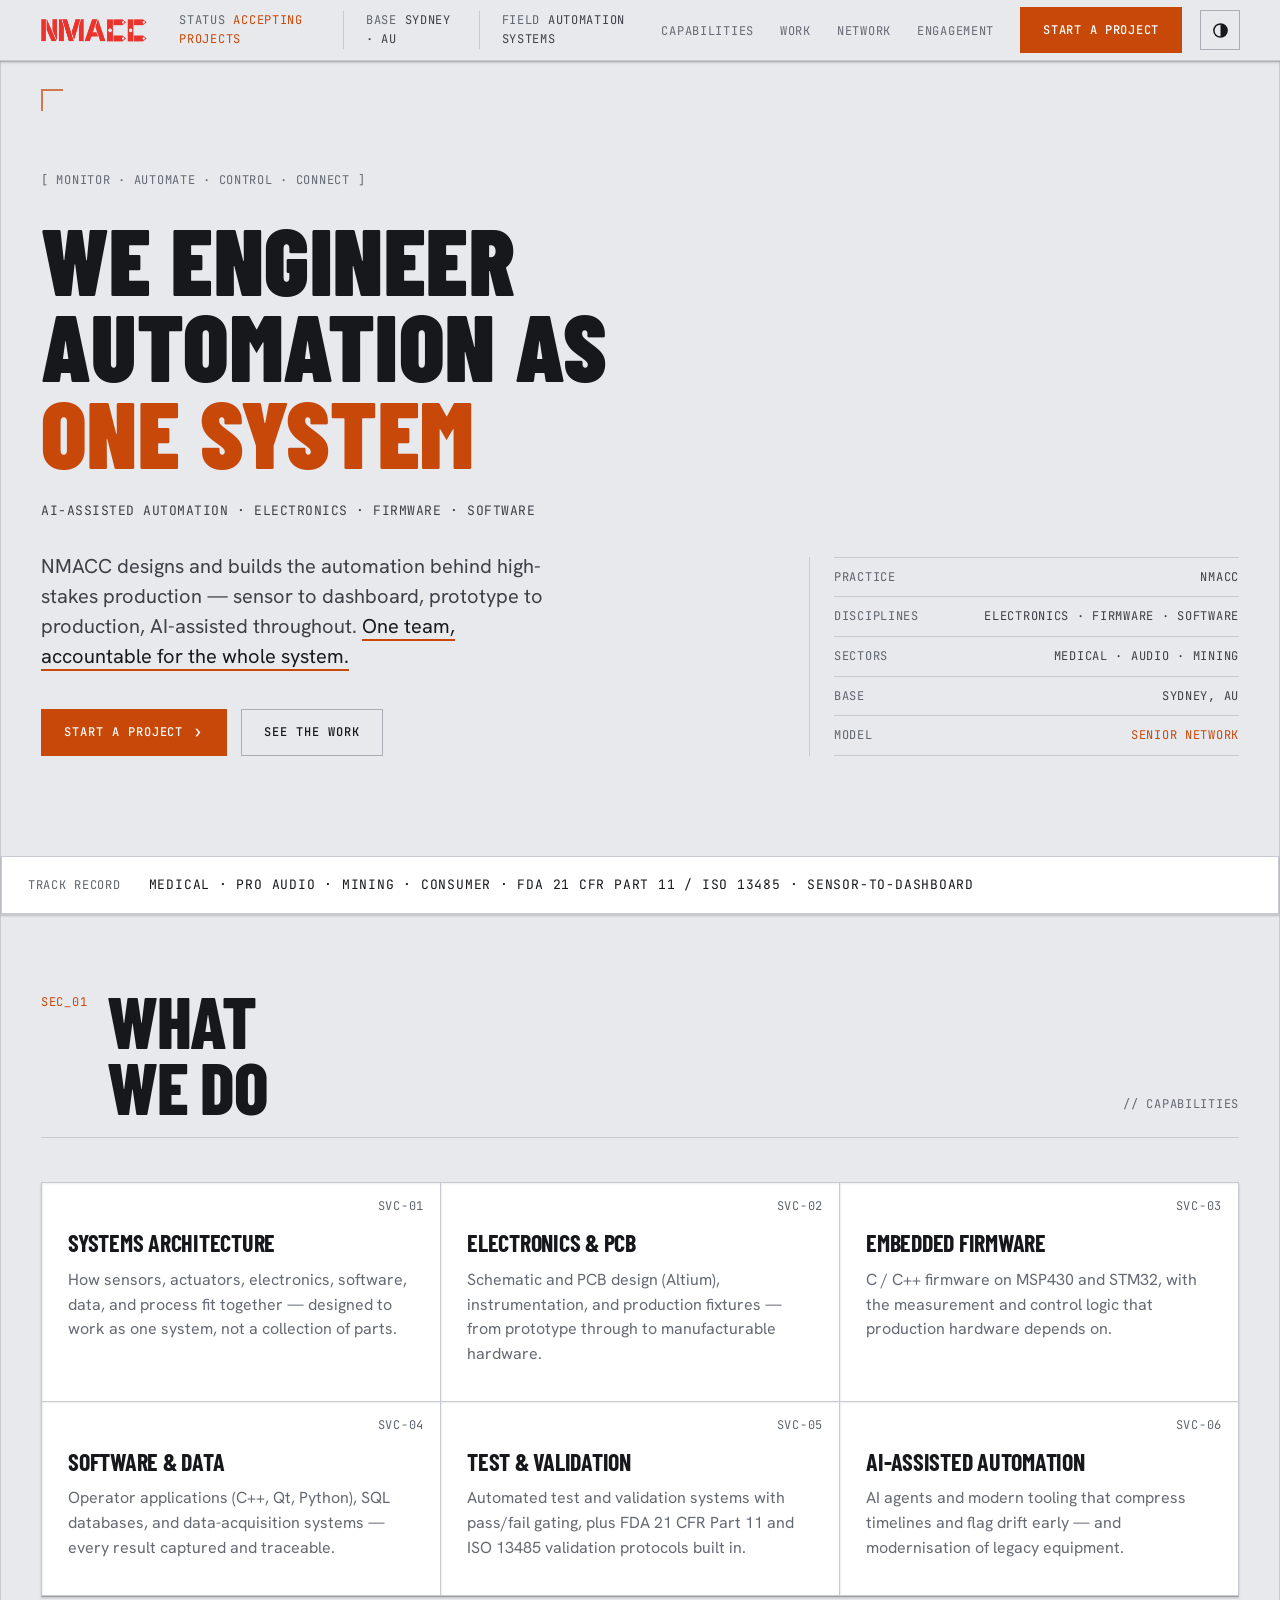
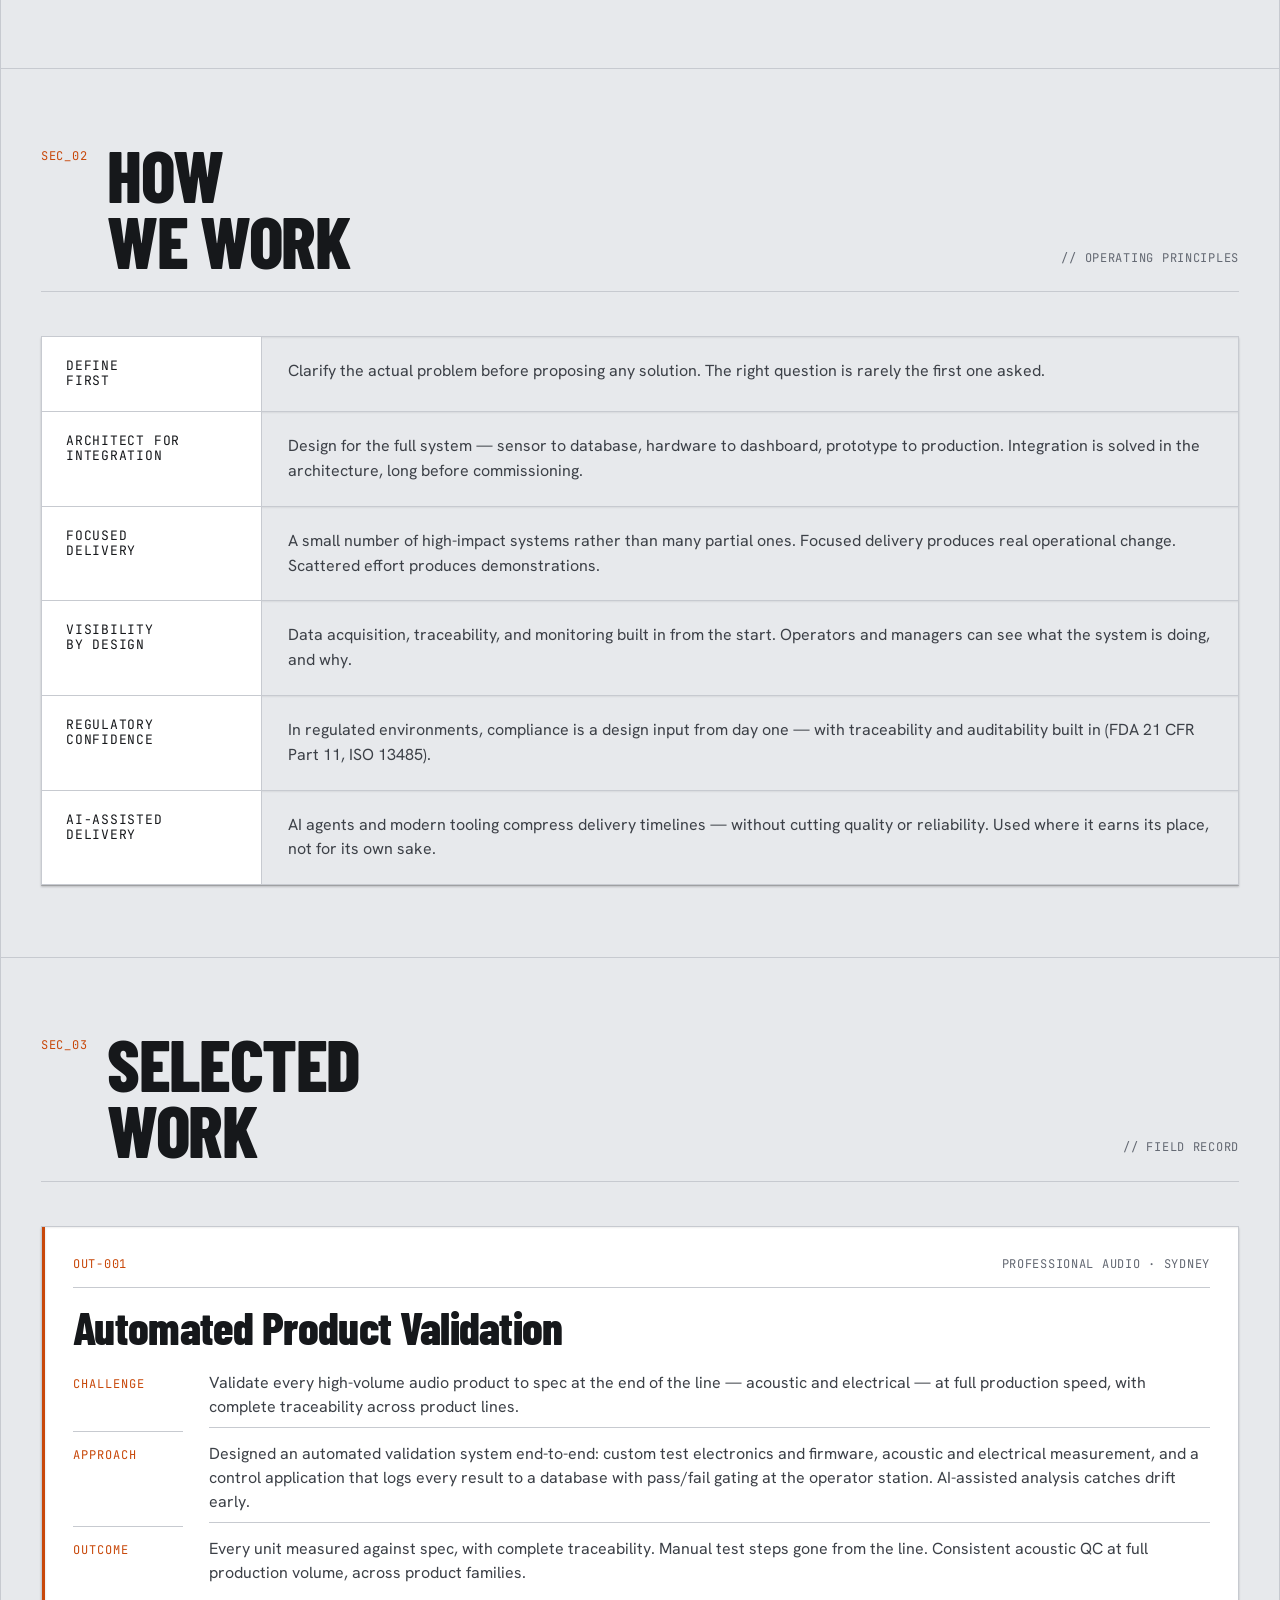
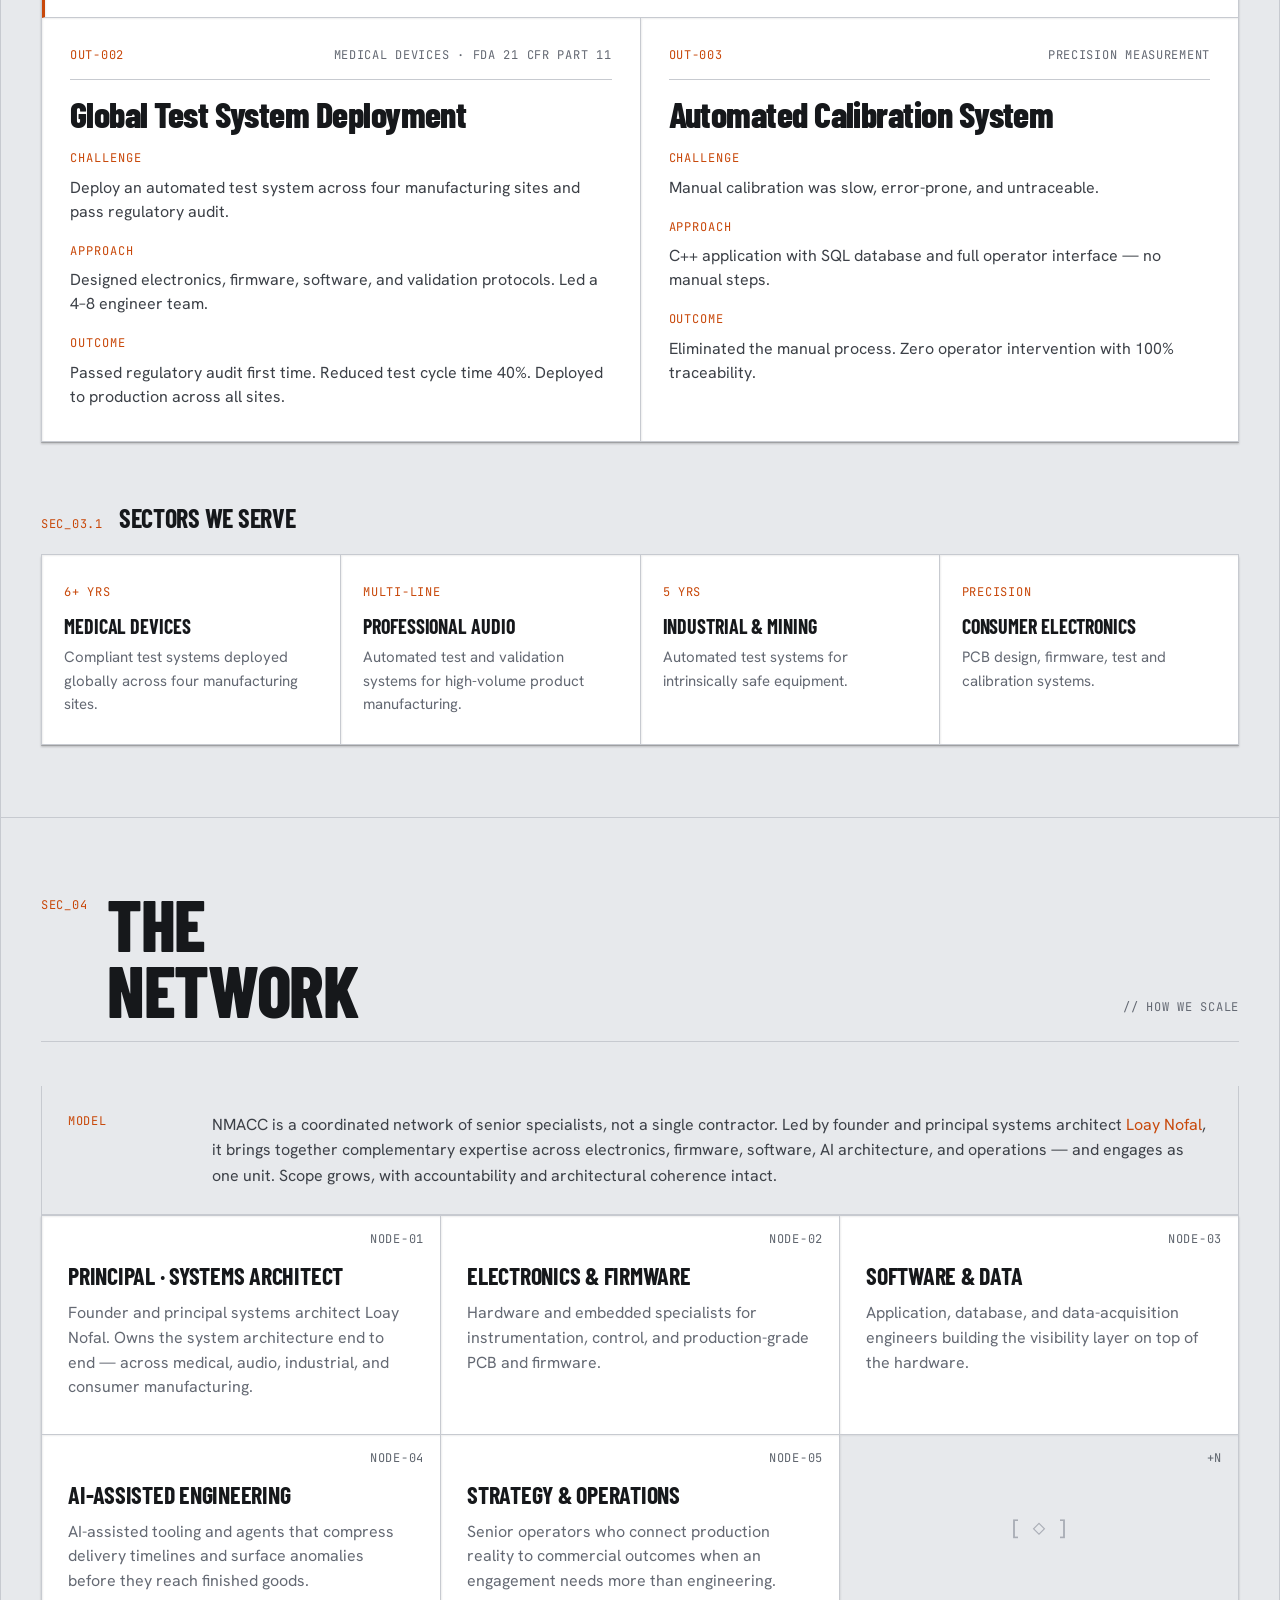
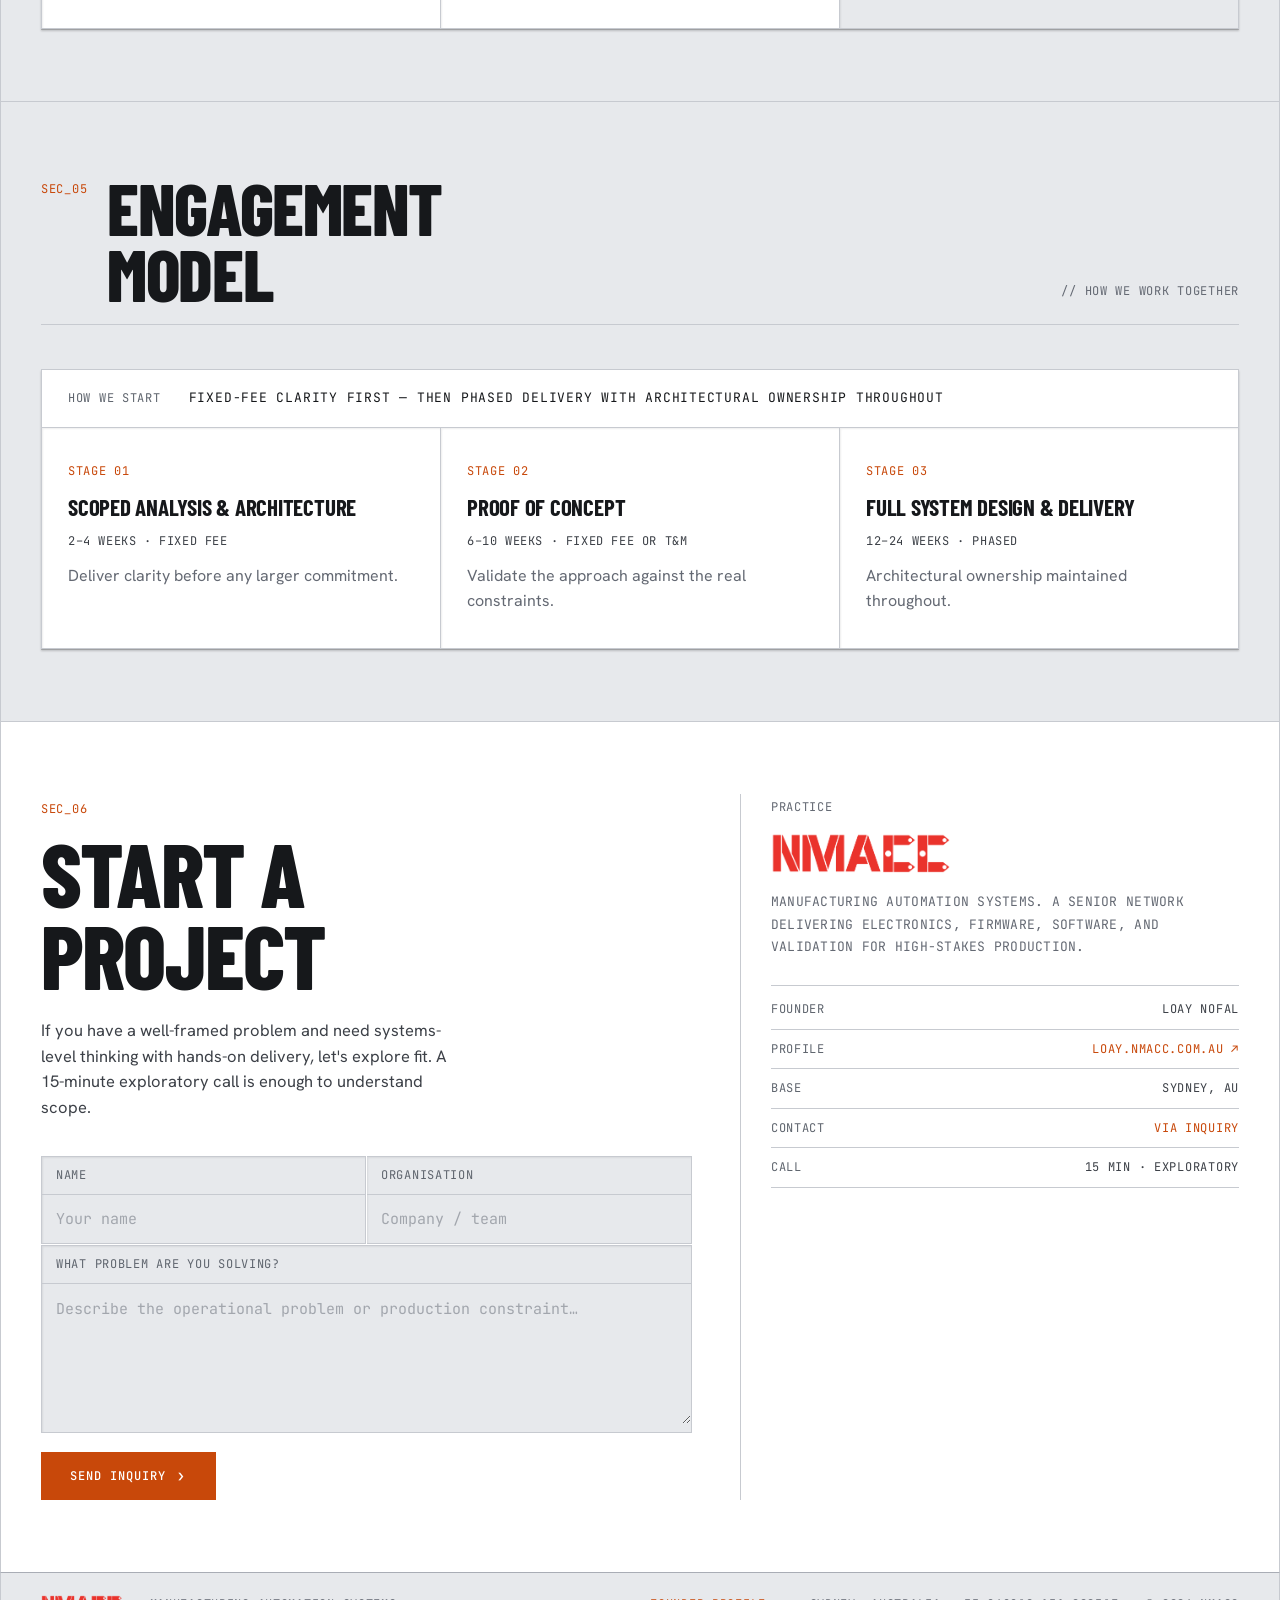
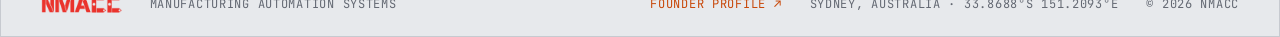
==== commit 4fce2111: "NMACC: replace remaining text wordmarks (footer + contact card) with the logo Co-Authored-By: Claude" ====
--- a/index.html
+++ b/index.html
@@ -40,7 +40,7 @@
   <link href="https://fonts.googleapis.com/css2?family=Barlow+Condensed:wght@600;700;800;900&family=Hanken+Grotesk:wght@400;500;600;700&family=JetBrains+Mono:wght@400;500;700&display=swap" rel="stylesheet" />
 
   <link rel="stylesheet" href="css/main.css" />
-  <link rel="icon" type="image/svg+xml" href="assets/favicon.svg" />
+  <link rel="icon" type="image/png" href="assets/favicon.png" />
 </head>
 <body>
   <a class="skip-link" href="#main">Skip to content</a>
@@ -403,7 +403,7 @@
 
         <aside class="contact-side" aria-label="Practice">
           <span class="side-tag">PRACTICE</span>
-          <p class="side-name">NMACC</p>
+          <p class="side-name"><img src="assets/nmacc-logo.png" alt="NMACC" /></p>
           <p class="side-role">MANUFACTURING AUTOMATION SYSTEMS. A SENIOR NETWORK DELIVERING ELECTRONICS, FIRMWARE, SOFTWARE, AND VALIDATION FOR HIGH-STAKES PRODUCTION.</p>
           <div class="side-divider"></div>
           <div class="spec-line"><span class="spec-k">FOUNDER</span><span class="spec-v">LOAY NOFAL</span></div>
@@ -420,7 +420,7 @@
   <!-- ================= FOOTER ================= -->
   <footer class="site-footer">
     <div class="footer-inner">
-      <span class="foot-mark">NMACC</span>
+      <img class="foot-mark" src="assets/nmacc-logo.png" alt="NMACC" />
       <span class="foot-meta">MANUFACTURING AUTOMATION SYSTEMS</span>
       <span class="foot-meta"><a class="inline-link" href="https://loay.nmacc.com.au" target="_blank" rel="noopener">FOUNDER PROFILE ↗</a></span>
       <span class="foot-meta">SYDNEY, AUSTRALIA · 33.8688°S 151.2093°E</span>
--- a/css/main.css
+++ b/css/main.css
@@ -787,6 +787,7 @@
   margin: 14px 0 18px;
   line-height: 0.9;
 }
+.side-name img { height: 40px; width: auto; display: block; }
 .side-role {
   font-family: var(--f-mono);
   font-size: 13px;
@@ -813,7 +814,7 @@
   gap: 14px 28px;
   padding: 22px var(--edge);
 }
-.foot-mark { font-family: var(--f-display); font-weight: 800; font-size: 16px; letter-spacing: 0.02em; }
+.foot-mark { height: 18px; width: auto; display: block; }
 .foot-meta { font-size: 12px; color: var(--text-dim); }
 .foot-meta:nth-child(2) { margin-right: auto; }
 
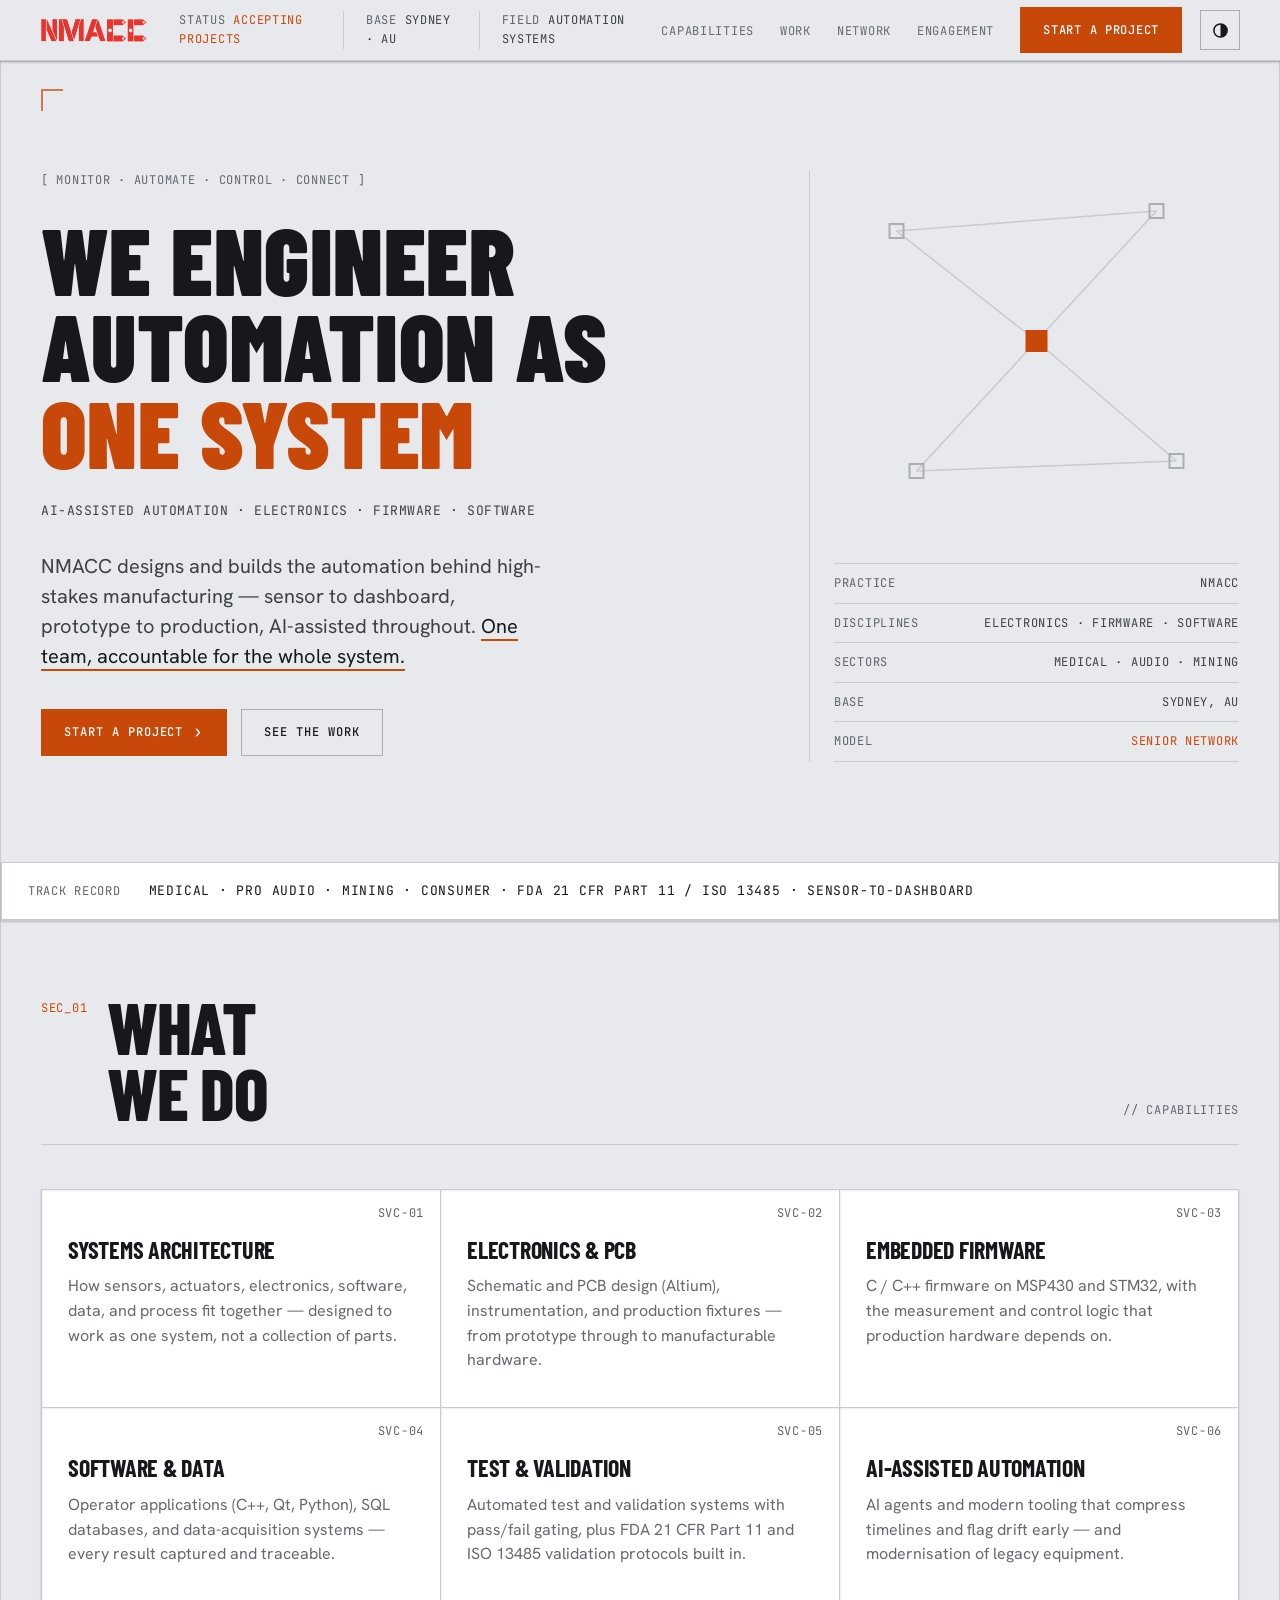
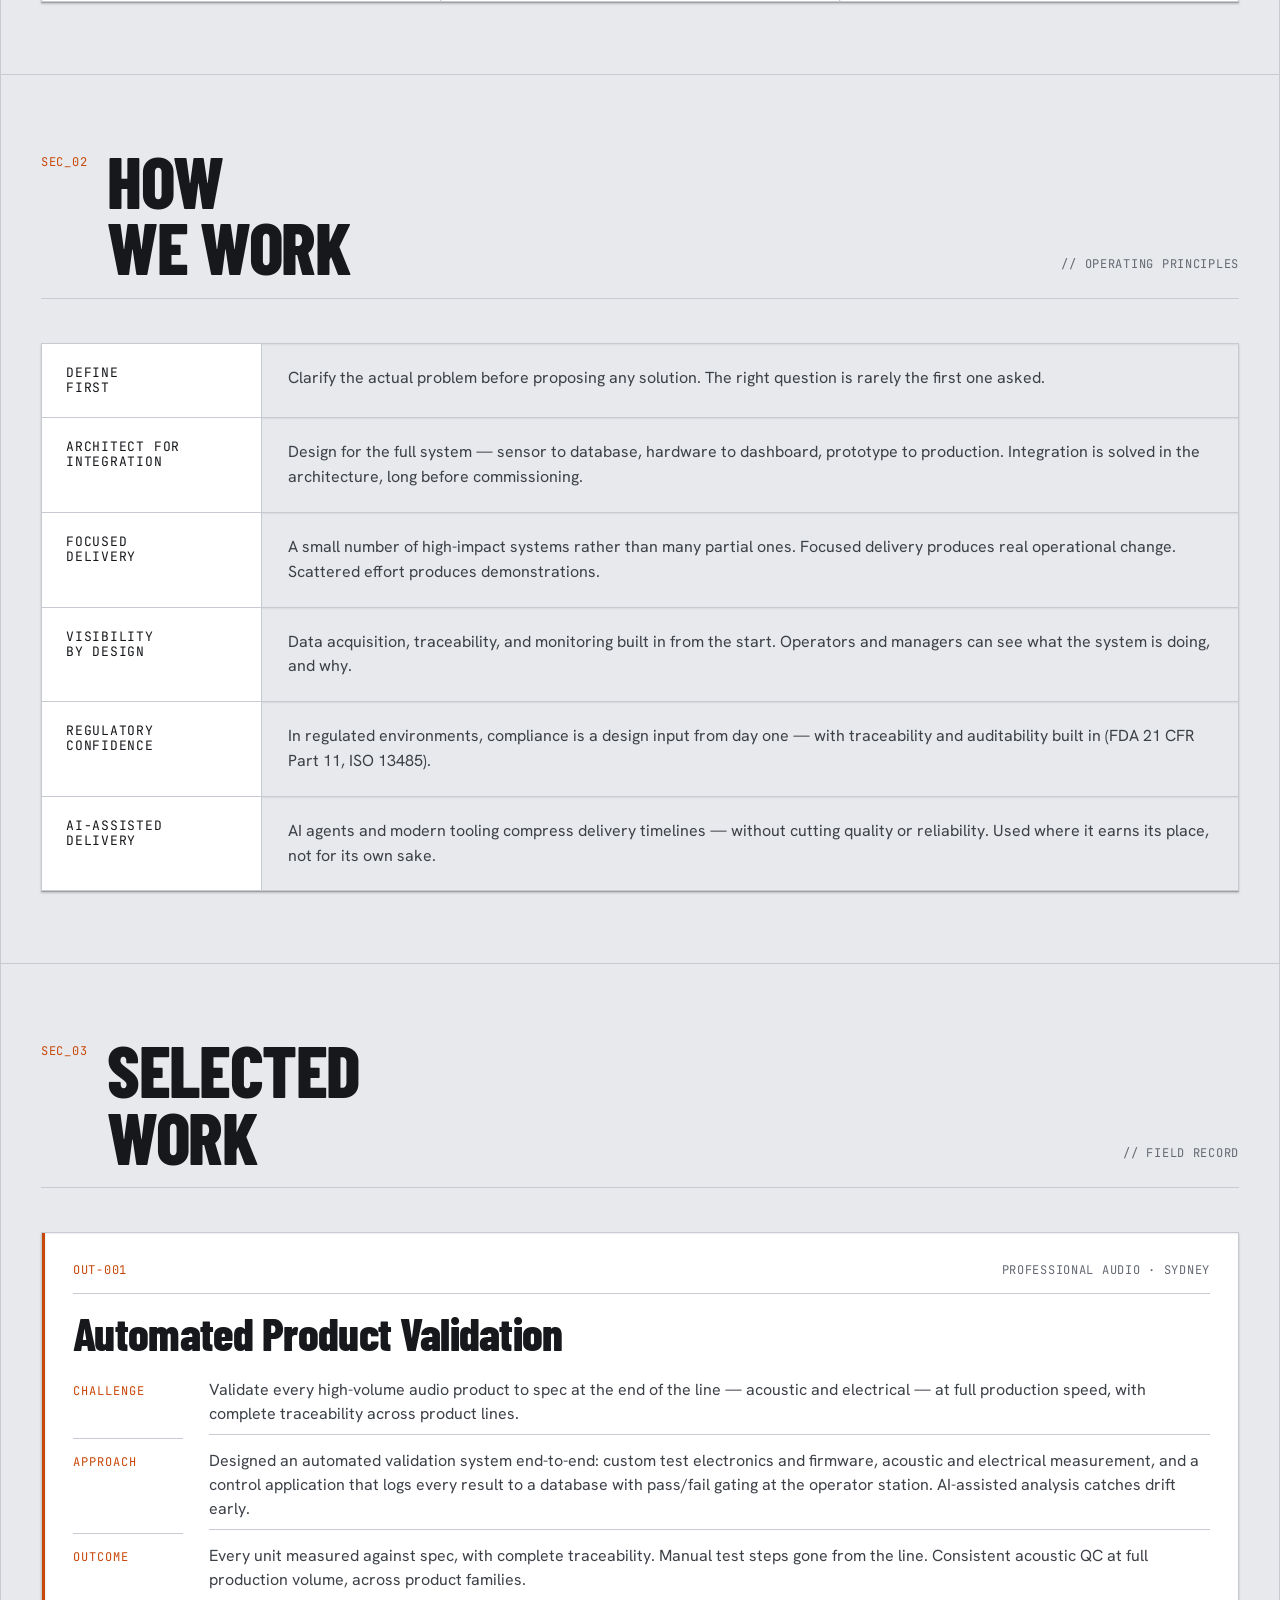
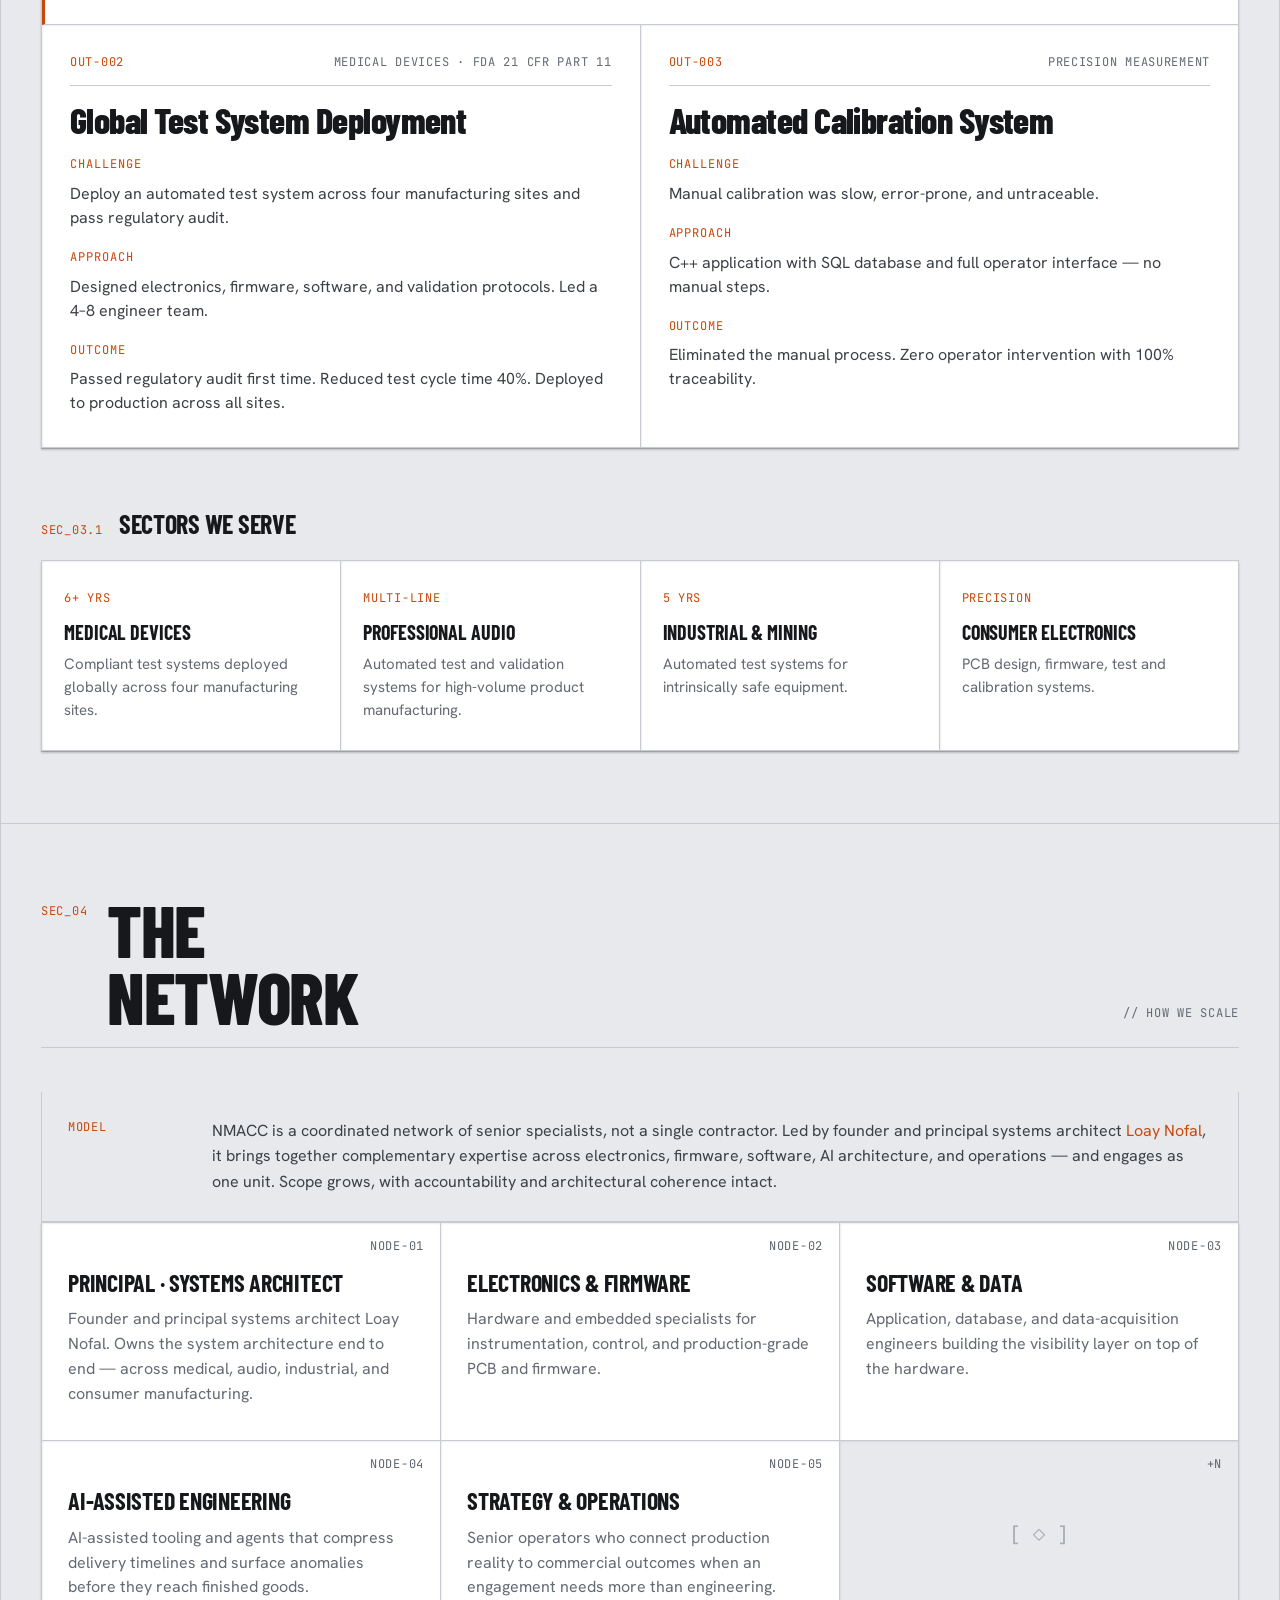
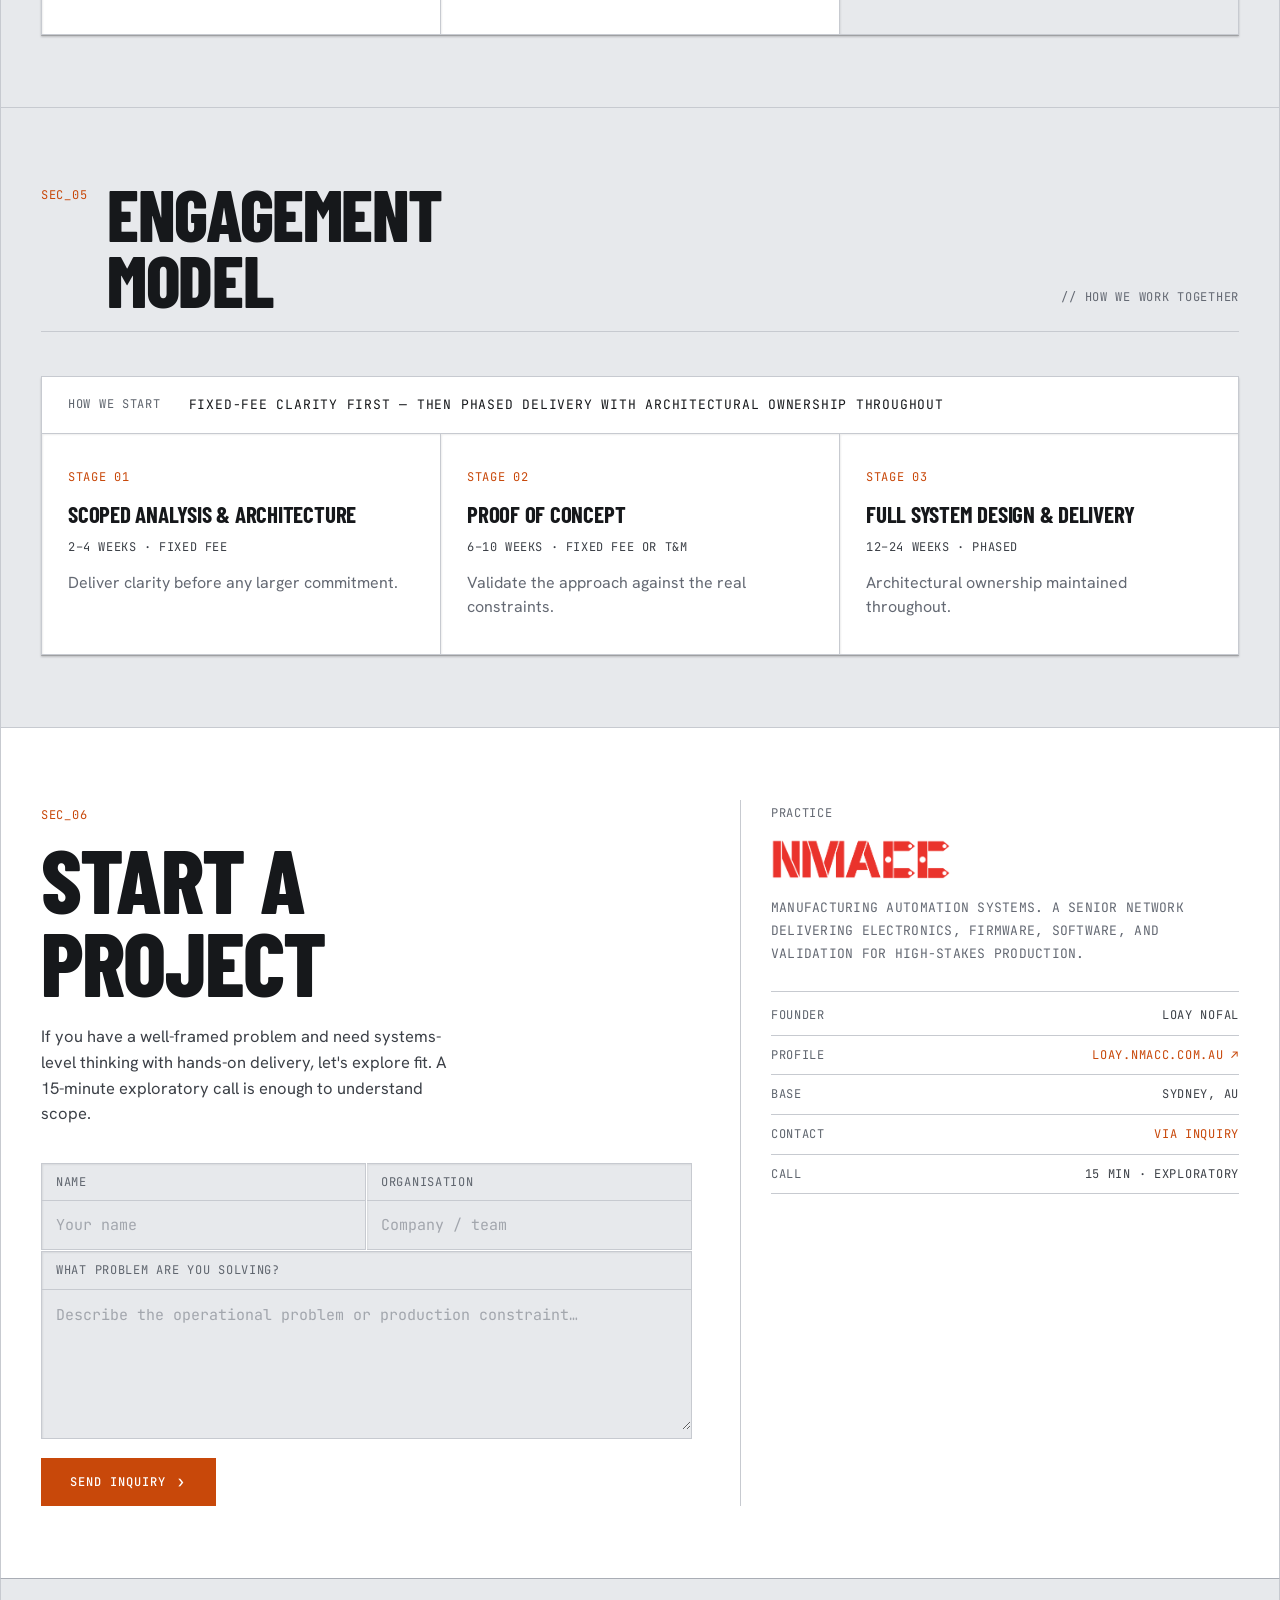
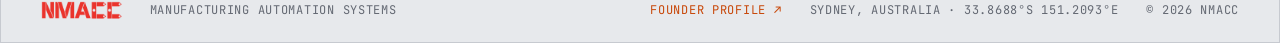
==== commit 564ddf7a: "NMACC: animated connect/disconnect node-graph in hero whitespace; fix repeated "production" Co-Autho" ====
--- a/index.html
+++ b/index.html
@@ -88,7 +88,7 @@
           <p class="hero-sub">AI-Assisted Automation · Electronics · Firmware · Software</p>
           <p class="hero-hook">
             NMACC designs and builds the automation behind high-stakes
-            production — sensor to dashboard, prototype to production,
+            manufacturing — sensor to dashboard, prototype to production,
             AI-assisted throughout.
             <span class="hl">One team, accountable for the whole system.</span>
           </p>
@@ -99,11 +99,40 @@
         </div>
 
         <aside class="hero-side" aria-label="Practice reference">
-          <div class="spec-line"><span class="spec-k">PRACTICE</span><span class="spec-v">NMACC</span></div>
-          <div class="spec-line"><span class="spec-k">DISCIPLINES</span><span class="spec-v">ELECTRONICS · FIRMWARE · SOFTWARE</span></div>
-          <div class="spec-line"><span class="spec-k">SECTORS</span><span class="spec-v">MEDICAL · AUDIO · MINING</span></div>
-          <div class="spec-line"><span class="spec-k">BASE</span><span class="spec-v">SYDNEY, AU</span></div>
-          <div class="spec-line"><span class="spec-k">MODEL</span><span class="spec-v red">SENIOR NETWORK</span></div>
+          <div class="hero-viz" aria-hidden="true">
+            <svg viewBox="0 0 360 360" preserveAspectRatio="xMidYMid meet">
+              <g class="viz-base">
+                <line x1="40" y1="60" x2="180" y2="170" />
+                <line x1="300" y1="40" x2="180" y2="170" />
+                <line x1="180" y1="170" x2="60" y2="300" />
+                <line x1="180" y1="170" x2="320" y2="290" />
+                <line x1="40" y1="60" x2="300" y2="40" />
+                <line x1="60" y1="300" x2="320" y2="290" />
+              </g>
+              <g class="viz-active">
+                <line x1="40" y1="60" x2="180" y2="170" pathLength="100" style="animation-delay:0s" />
+                <line x1="300" y1="40" x2="180" y2="170" pathLength="100" style="animation-delay:.7s" />
+                <line x1="180" y1="170" x2="60" y2="300" pathLength="100" style="animation-delay:1.4s" />
+                <line x1="180" y1="170" x2="320" y2="290" pathLength="100" style="animation-delay:2.1s" />
+                <line x1="40" y1="60" x2="300" y2="40" pathLength="100" style="animation-delay:2.8s" />
+                <line x1="60" y1="300" x2="320" y2="290" pathLength="100" style="animation-delay:3.5s" />
+              </g>
+              <g class="viz-nodes">
+                <rect x="33" y="53" width="14" height="14" style="animation-delay:.2s" />
+                <rect x="293" y="33" width="14" height="14" style="animation-delay:1s" />
+                <rect class="hub" x="170" y="160" width="20" height="20" />
+                <rect x="53" y="293" width="14" height="14" style="animation-delay:1.8s" />
+                <rect x="313" y="283" width="14" height="14" style="animation-delay:2.6s" />
+              </g>
+            </svg>
+          </div>
+          <div class="hero-spec">
+            <div class="spec-line"><span class="spec-k">PRACTICE</span><span class="spec-v">NMACC</span></div>
+            <div class="spec-line"><span class="spec-k">DISCIPLINES</span><span class="spec-v">ELECTRONICS · FIRMWARE · SOFTWARE</span></div>
+            <div class="spec-line"><span class="spec-k">SECTORS</span><span class="spec-v">MEDICAL · AUDIO · MINING</span></div>
+            <div class="spec-line"><span class="spec-k">BASE</span><span class="spec-v">SYDNEY, AU</span></div>
+            <div class="spec-line"><span class="spec-k">MODEL</span><span class="spec-v red">SENIOR NETWORK</span></div>
+          </div>
         </aside>
       </div>
     </section>
--- a/css/main.css
+++ b/css/main.css
@@ -377,7 +377,54 @@
 .hero-side {
   border-left: 1px solid var(--border);
   padding-left: 24px;
-  align-self: end;
+  align-self: stretch;
+  display: flex;
+  flex-direction: column;
+}
+.hero-spec { margin-top: auto; }
+
+/* Hero node-graph: links connect and disconnect; the hub holds steady */
+.hero-viz {
+  flex: 1 1 auto;
+  min-height: 200px;
+  margin-bottom: 32px;
+  display: flex;
+  align-items: center;
+  justify-content: center;
+}
+.hero-viz svg { width: 100%; height: 100%; max-height: 360px; display: block; }
+.viz-base line { stroke: var(--border); stroke-width: 1.5; }
+.viz-active line {
+  fill: none;
+  stroke: var(--red);
+  stroke-width: 2;
+  stroke-linecap: square;
+  stroke-dasharray: 100;
+  stroke-dashoffset: 100;
+  animation: vizLink 4.2s ease-in-out infinite;
+}
+.viz-nodes rect {
+  fill: transparent;
+  stroke: var(--border-bright);
+  stroke-width: 2;
+  animation: vizNode 4.2s ease-in-out infinite;
+}
+.viz-nodes .hub { stroke: var(--red); fill: var(--red); animation: none; }
+@keyframes vizLink {
+  0%   { stroke-dashoffset: 100; opacity: 0; }
+  12%  { opacity: 1; }
+  45%  { stroke-dashoffset: 0; opacity: 1; }
+  62%  { stroke-dashoffset: 0; opacity: 1; }
+  90%  { stroke-dashoffset: -100; opacity: 1; }
+  100% { stroke-dashoffset: -100; opacity: 0; }
+}
+@keyframes vizNode {
+  0%, 100% { fill: transparent; }
+  50%      { fill: var(--red); }
+}
+@media (prefers-reduced-motion: reduce) {
+  .viz-active line { animation: none; stroke-dashoffset: 0; opacity: 1; }
+  .viz-nodes rect { animation: none; }
 }
 .spec-line {
   display: flex;
@@ -840,6 +887,7 @@
 @media (max-width: 1080px) {
   .hero-grid { grid-template-columns: 1fr; }
   .hero-main { padding-right: 0; }
+  .hero-viz { display: none; }
   .hero-side {
     border-left: none;
     border-top: 1px solid var(--border);
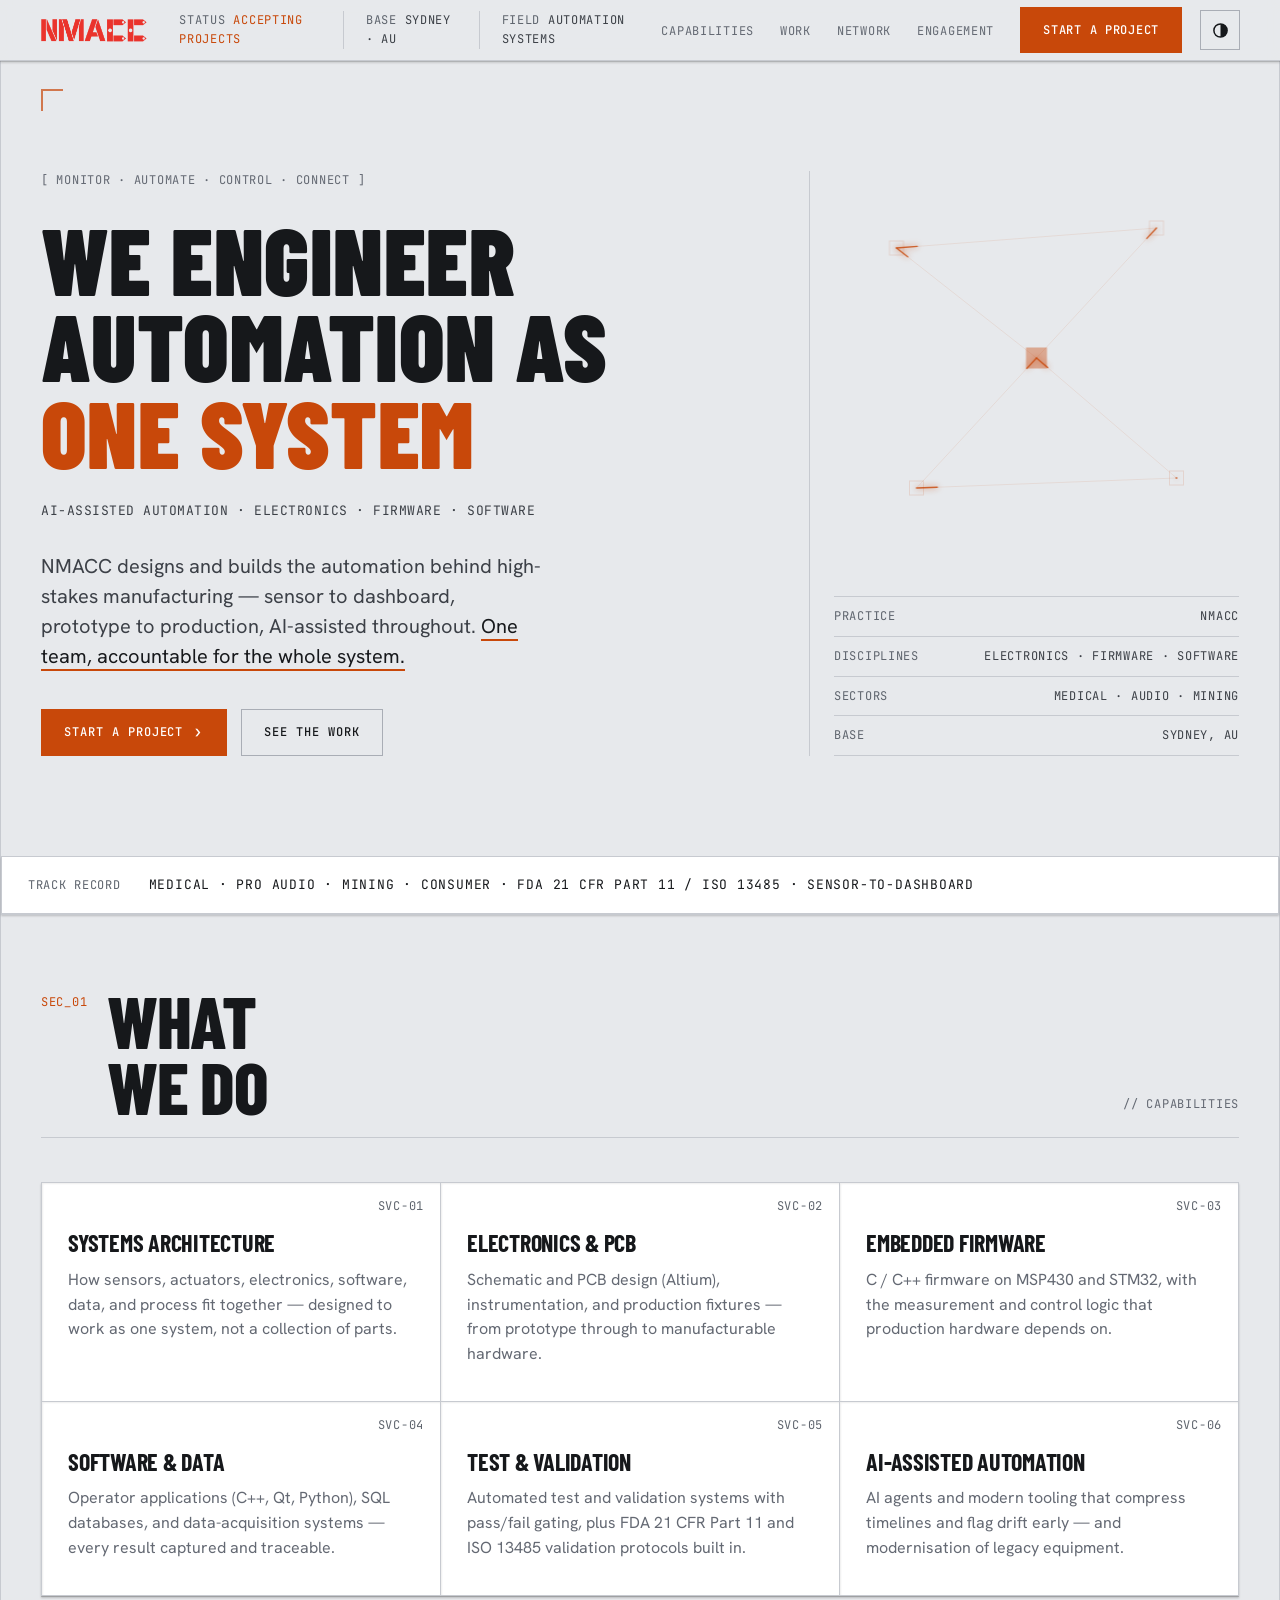
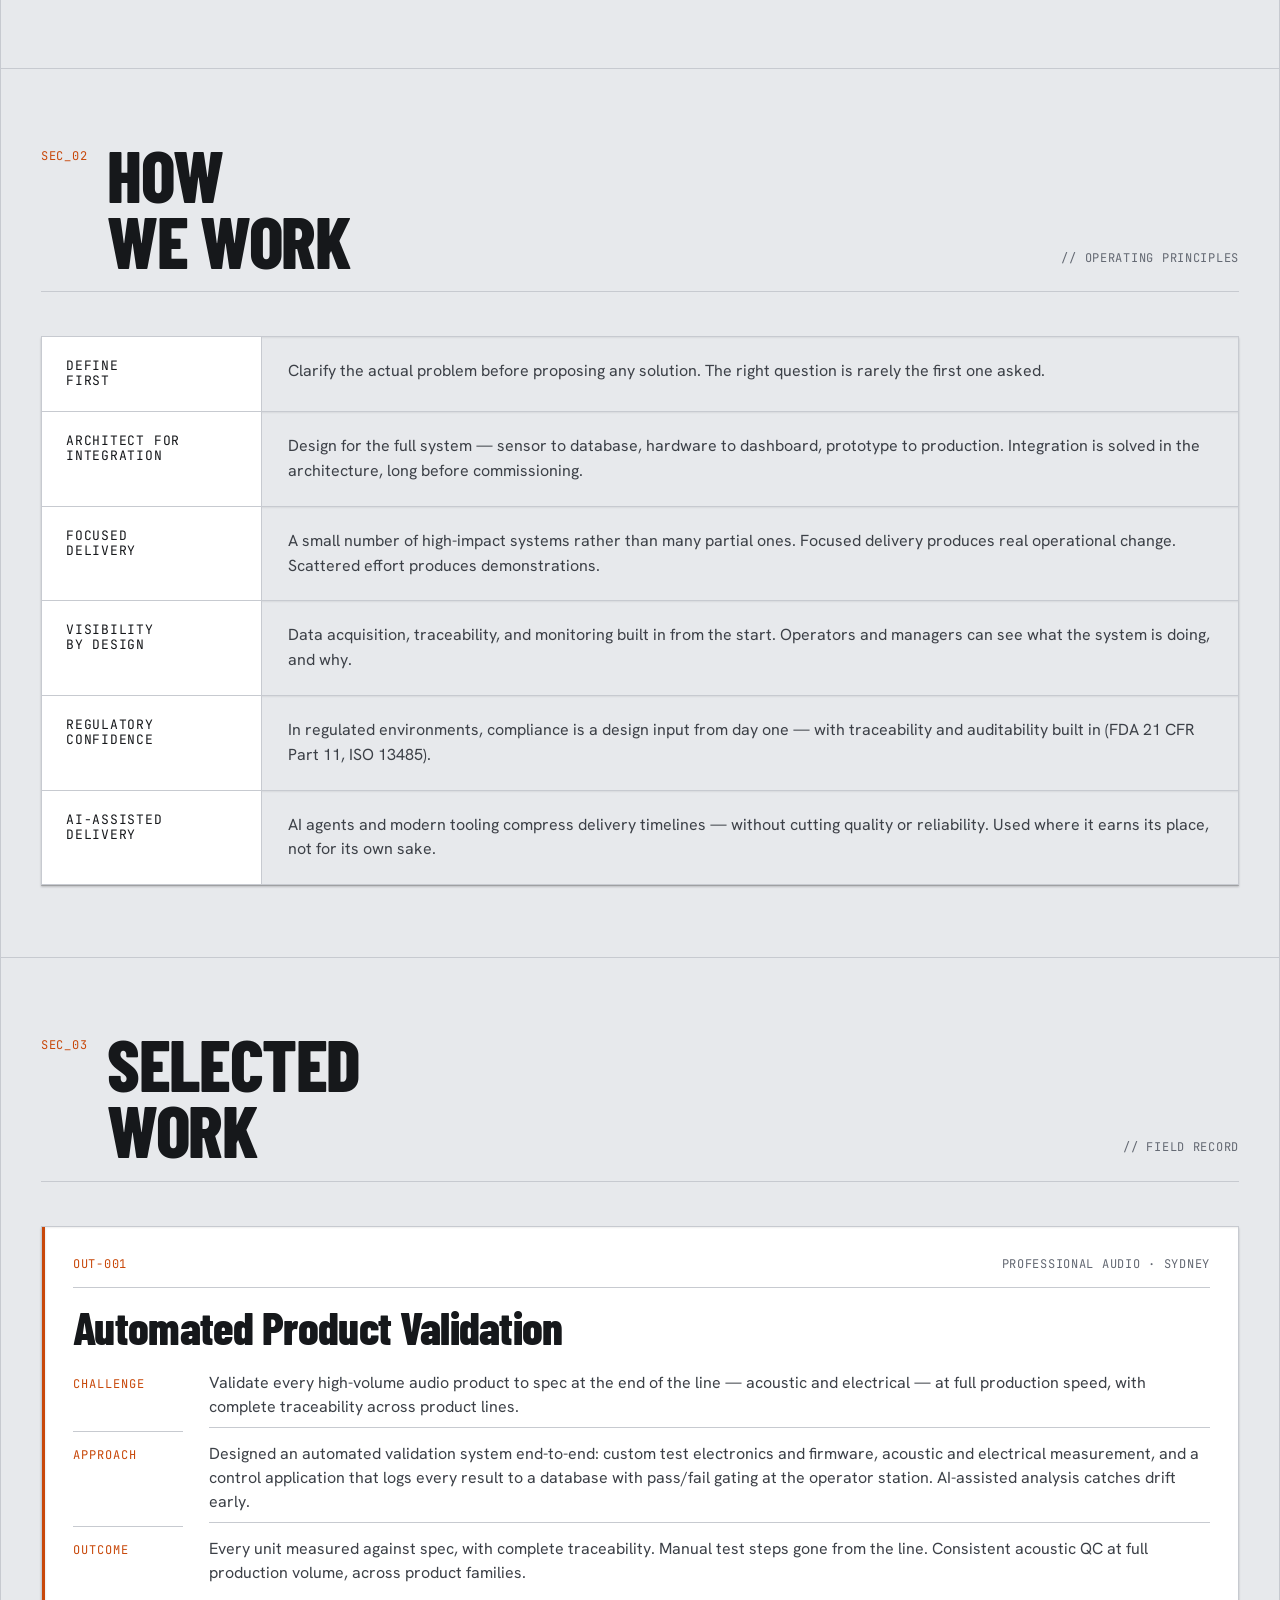
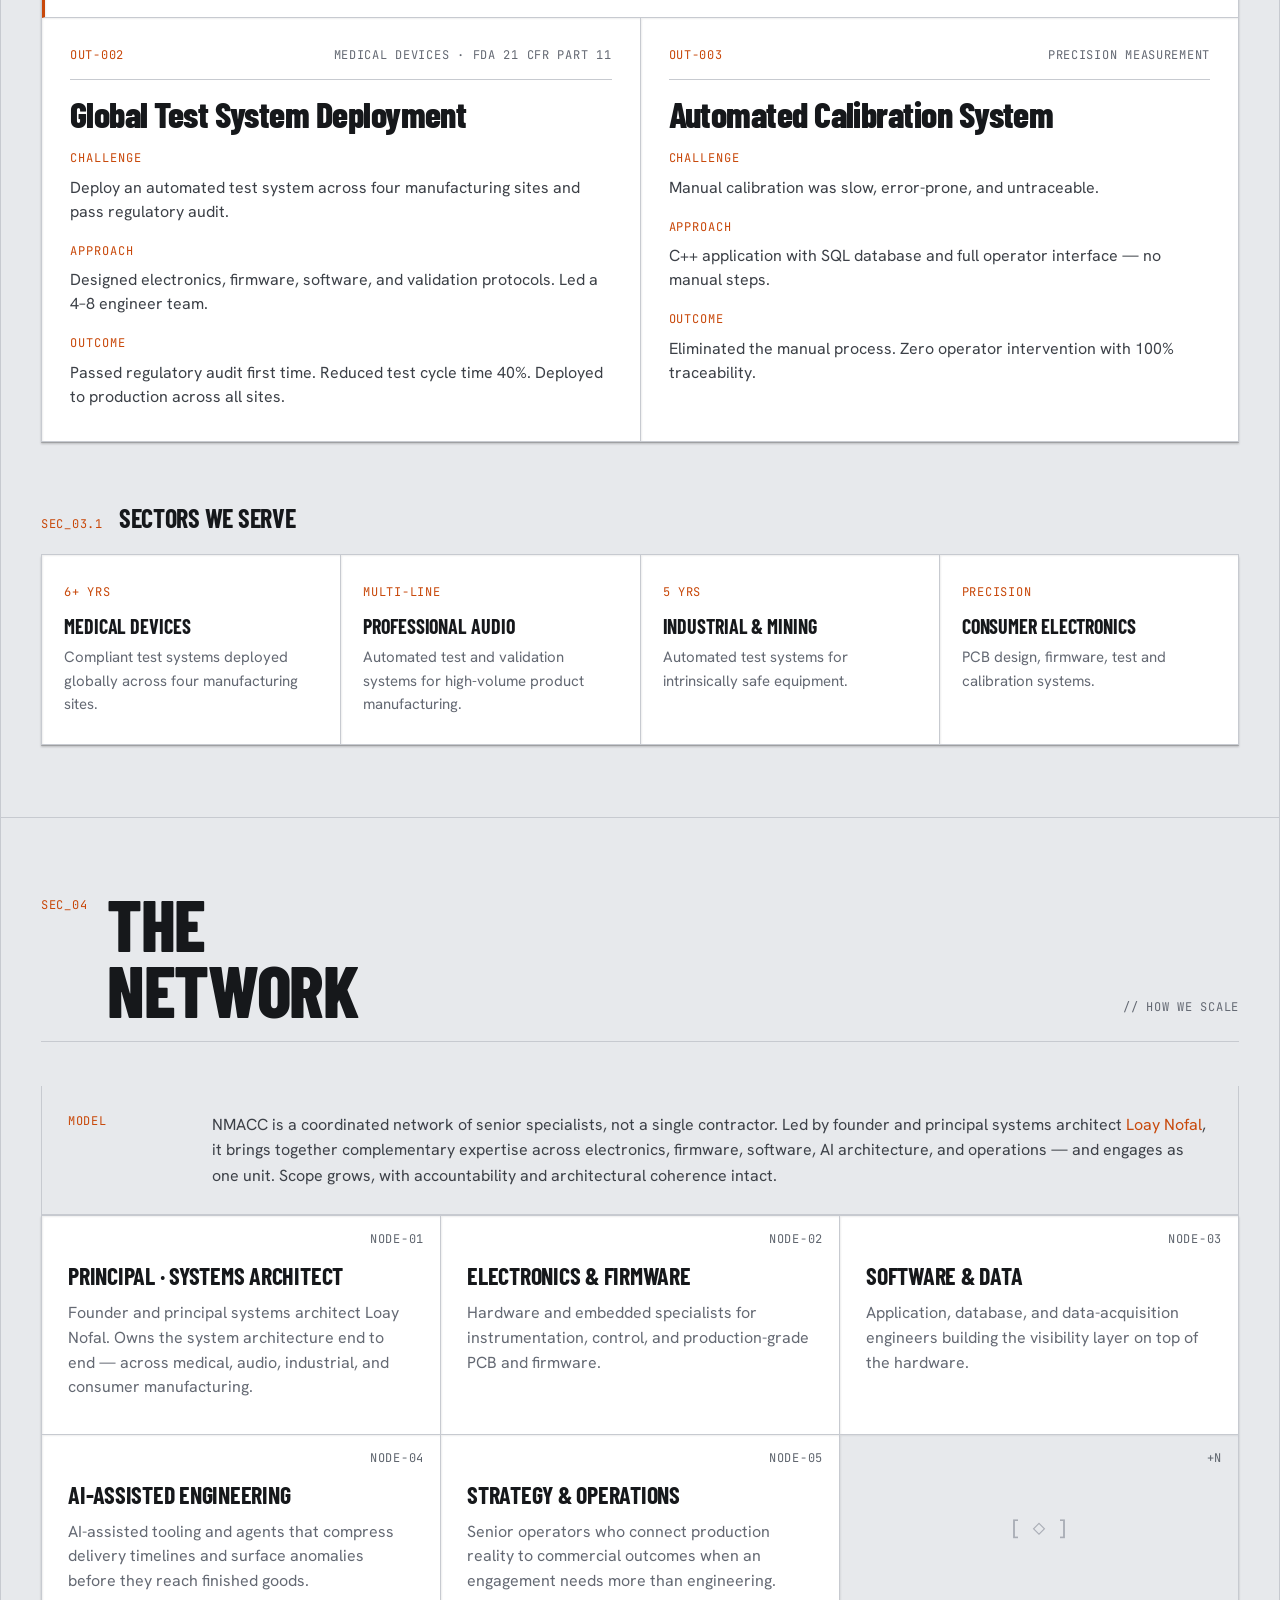
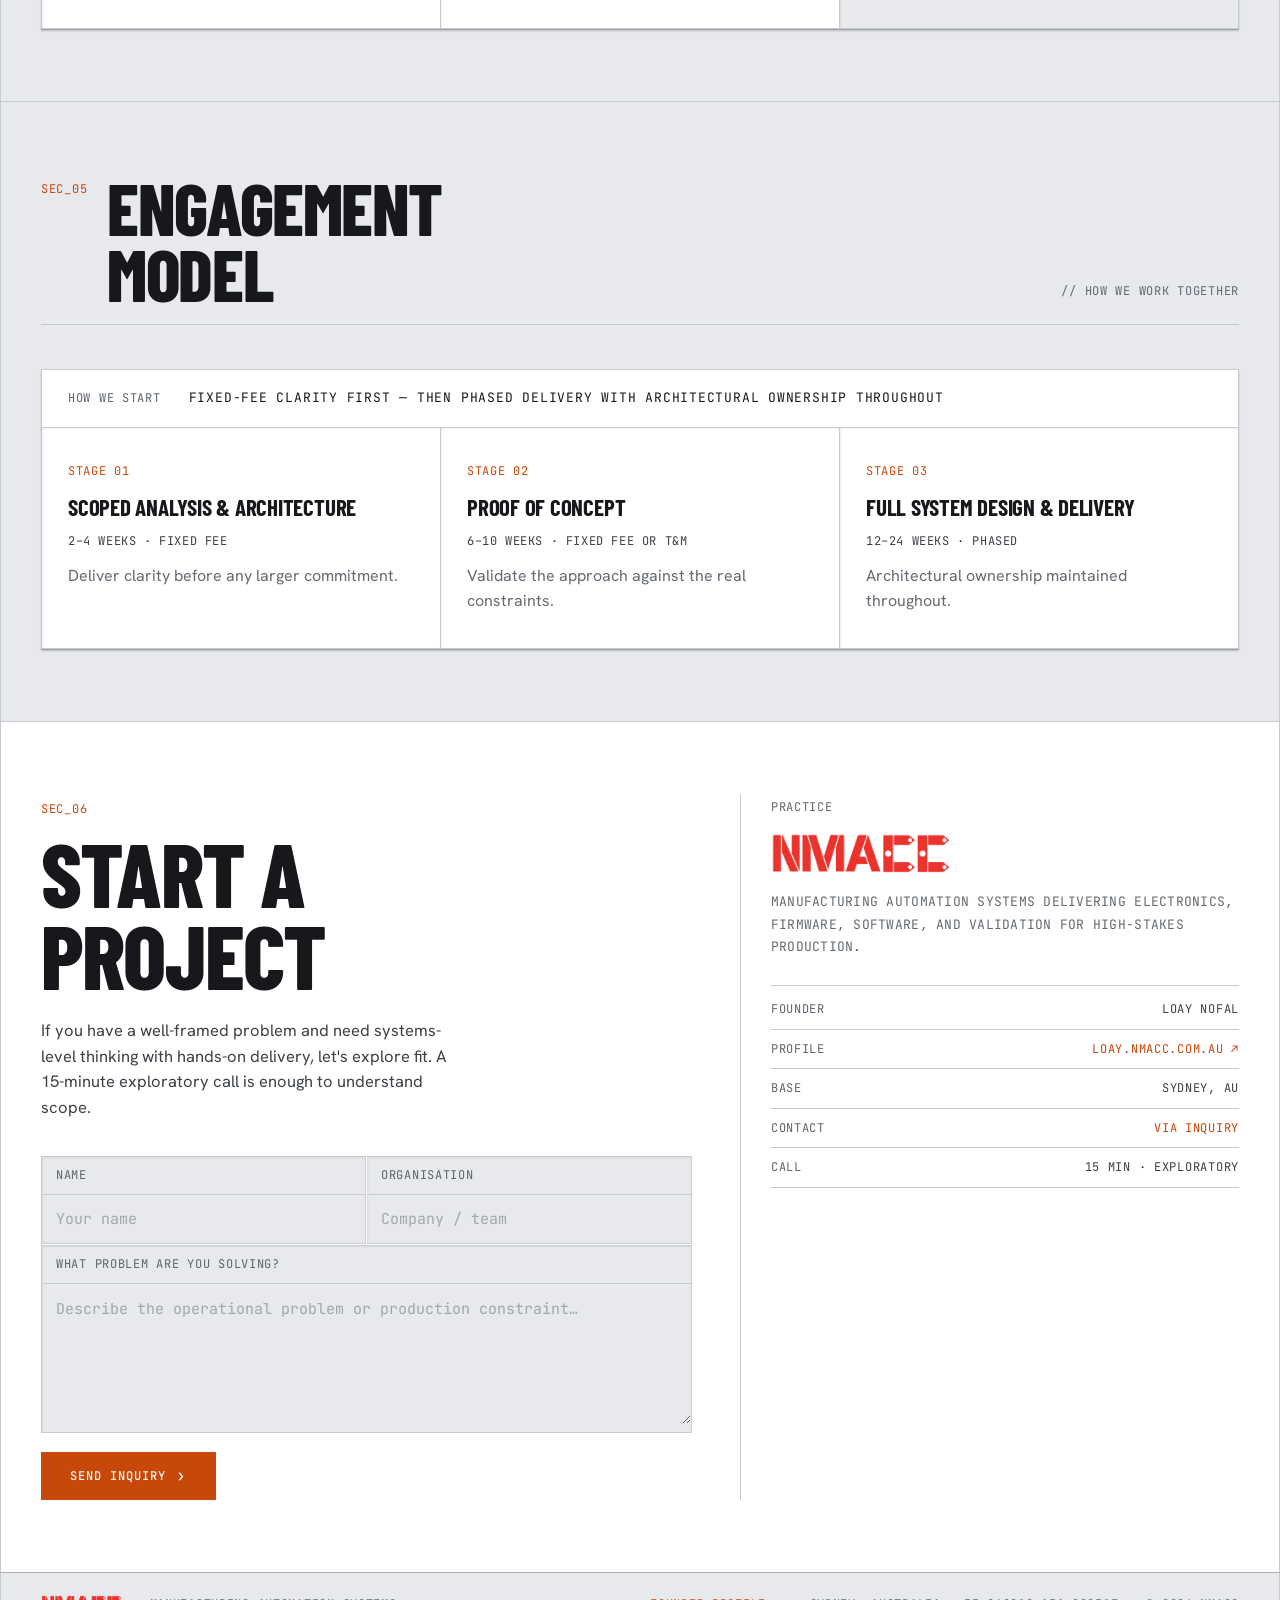
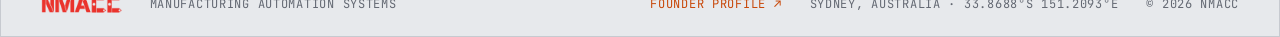
==== commit 0d8071c0: "NMACC: remove "SENIOR NETWORK" label (hero, OG card, contact blurb) Co-Authored-By: Claude Opus 4.8 " ====
--- a/index.html
+++ b/index.html
@@ -131,7 +131,6 @@
             <div class="spec-line"><span class="spec-k">DISCIPLINES</span><span class="spec-v">ELECTRONICS · FIRMWARE · SOFTWARE</span></div>
             <div class="spec-line"><span class="spec-k">SECTORS</span><span class="spec-v">MEDICAL · AUDIO · MINING</span></div>
             <div class="spec-line"><span class="spec-k">BASE</span><span class="spec-v">SYDNEY, AU</span></div>
-            <div class="spec-line"><span class="spec-k">MODEL</span><span class="spec-v red">SENIOR NETWORK</span></div>
           </div>
         </aside>
       </div>
@@ -433,7 +432,7 @@
         <aside class="contact-side" aria-label="Practice">
           <span class="side-tag">PRACTICE</span>
           <p class="side-name"><img src="assets/nmacc-logo.png" alt="NMACC" /></p>
-          <p class="side-role">MANUFACTURING AUTOMATION SYSTEMS. A SENIOR NETWORK DELIVERING ELECTRONICS, FIRMWARE, SOFTWARE, AND VALIDATION FOR HIGH-STAKES PRODUCTION.</p>
+          <p class="side-role">MANUFACTURING AUTOMATION SYSTEMS DELIVERING ELECTRONICS, FIRMWARE, SOFTWARE, AND VALIDATION FOR HIGH-STAKES PRODUCTION.</p>
           <div class="side-divider"></div>
           <div class="spec-line"><span class="spec-k">FOUNDER</span><span class="spec-v">LOAY NOFAL</span></div>
           <div class="spec-line"><span class="spec-k">PROFILE</span><span class="spec-v"><a class="inline-link" href="https://loay.nmacc.com.au" target="_blank" rel="noopener">LOAY.NMACC.COM.AU ↗</a></span></div>
--- a/css/main.css
+++ b/css/main.css
@@ -393,38 +393,29 @@
   justify-content: center;
 }
 .hero-viz svg { width: 100%; height: 100%; max-height: 360px; display: block; }
-.viz-base line { stroke: var(--border); stroke-width: 1.5; }
+/* faint etched circuit */
+.viz-base line { stroke: var(--red); stroke-width: 1; opacity: 0.09; }
+.viz-nodes rect { fill: transparent; stroke: var(--red); stroke-width: 1; opacity: 0.13; }
+.viz-nodes .hub { fill: var(--red); opacity: 0.4; }
+
+/* a small light that traces each path and lights it up as it passes */
+.viz-active { filter: drop-shadow(0 0 3px var(--red)); }
 .viz-active line {
   fill: none;
   stroke: var(--red);
-  stroke-width: 2;
-  stroke-linecap: square;
-  stroke-dasharray: 100;
+  stroke-width: 1.4;
+  stroke-linecap: round;
+  stroke-dasharray: 8 92;
   stroke-dashoffset: 100;
-  animation: vizLink 4.2s ease-in-out infinite;
-}
-.viz-nodes rect {
-  fill: transparent;
-  stroke: var(--border-bright);
-  stroke-width: 2;
-  animation: vizNode 4.2s ease-in-out infinite;
-}
-.viz-nodes .hub { stroke: var(--red); fill: var(--red); animation: none; }
-@keyframes vizLink {
-  0%   { stroke-dashoffset: 100; opacity: 0; }
-  12%  { opacity: 1; }
-  45%  { stroke-dashoffset: 0; opacity: 1; }
-  62%  { stroke-dashoffset: 0; opacity: 1; }
-  90%  { stroke-dashoffset: -100; opacity: 1; }
-  100% { stroke-dashoffset: -100; opacity: 0; }
-}
-@keyframes vizNode {
-  0%, 100% { fill: transparent; }
-  50%      { fill: var(--red); }
+  opacity: 0.8;
+  animation: vizTrace 5s linear infinite;
+}
+@keyframes vizTrace {
+  from { stroke-dashoffset: 100; }
+  to   { stroke-dashoffset: 0; }
 }
 @media (prefers-reduced-motion: reduce) {
-  .viz-active line { animation: none; stroke-dashoffset: 0; opacity: 1; }
-  .viz-nodes rect { animation: none; }
+  .viz-active line { animation: none; opacity: 0; }
 }
 .spec-line {
   display: flex;
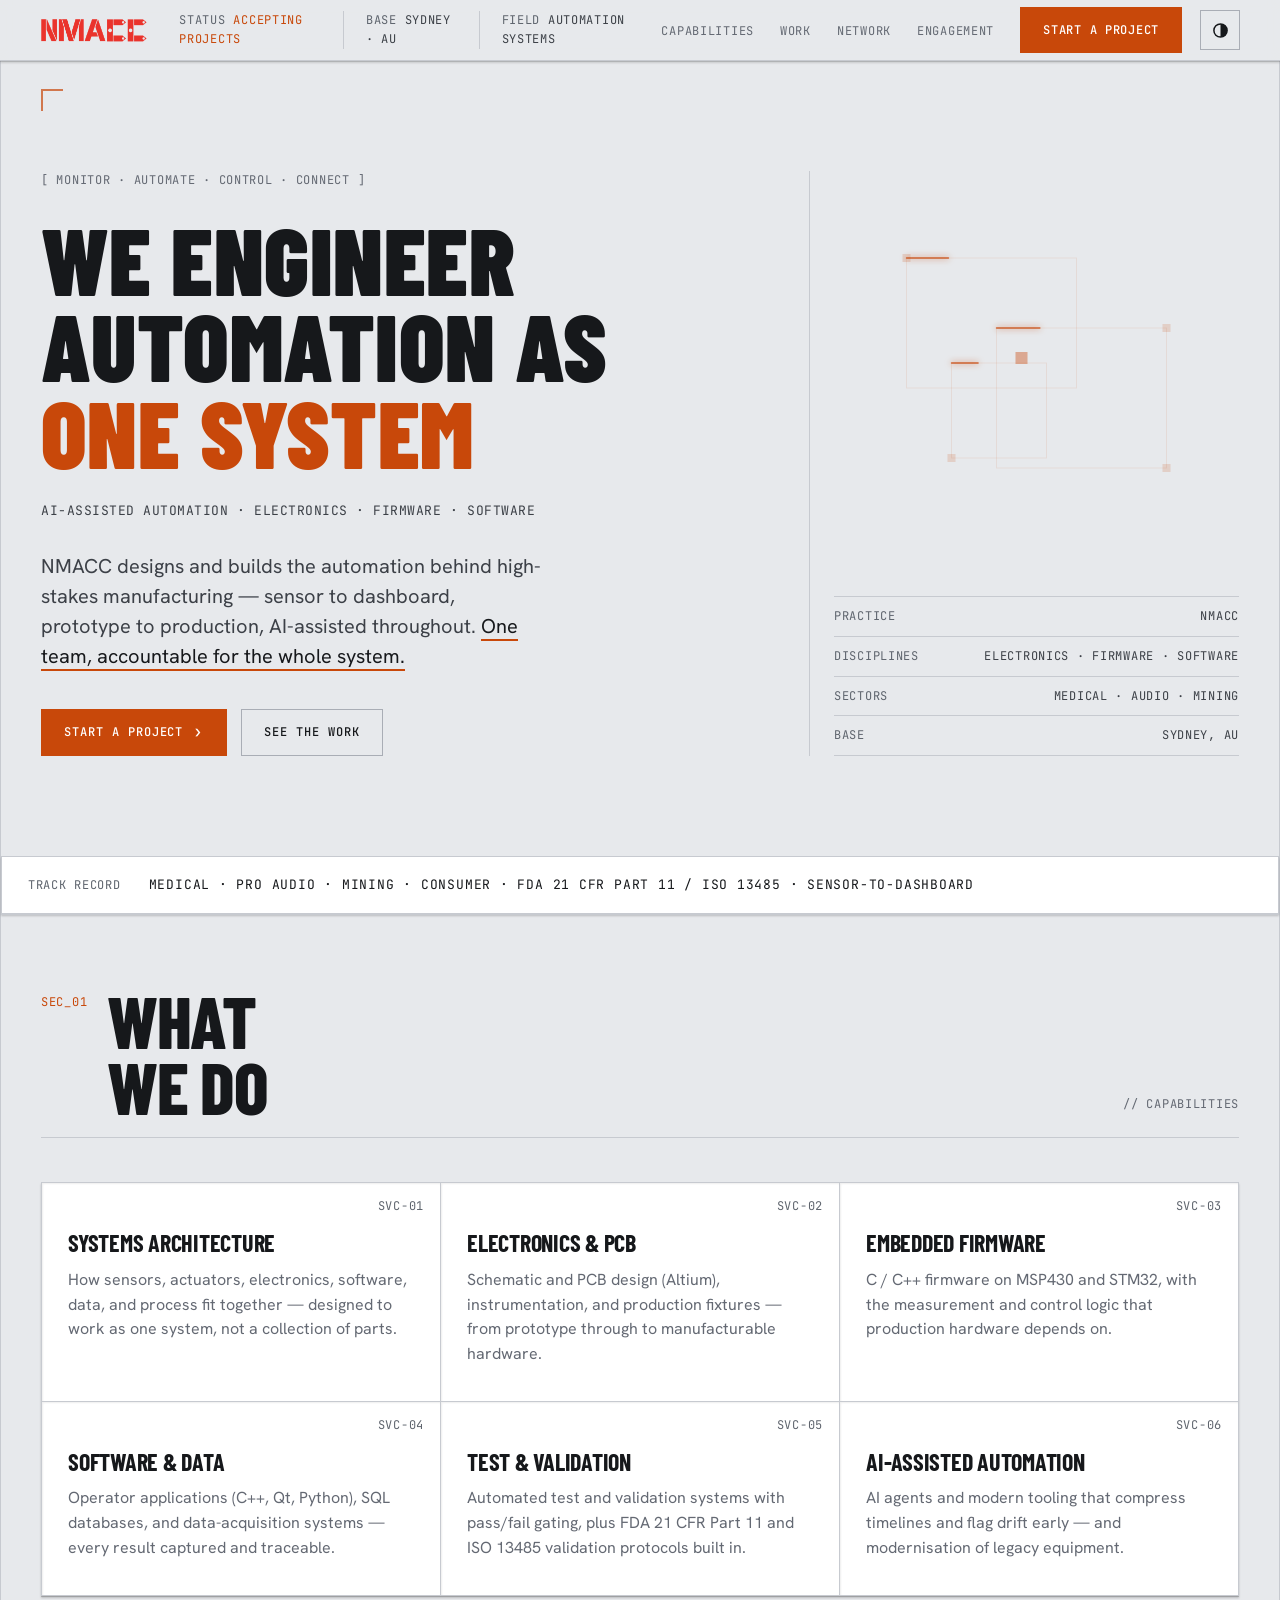
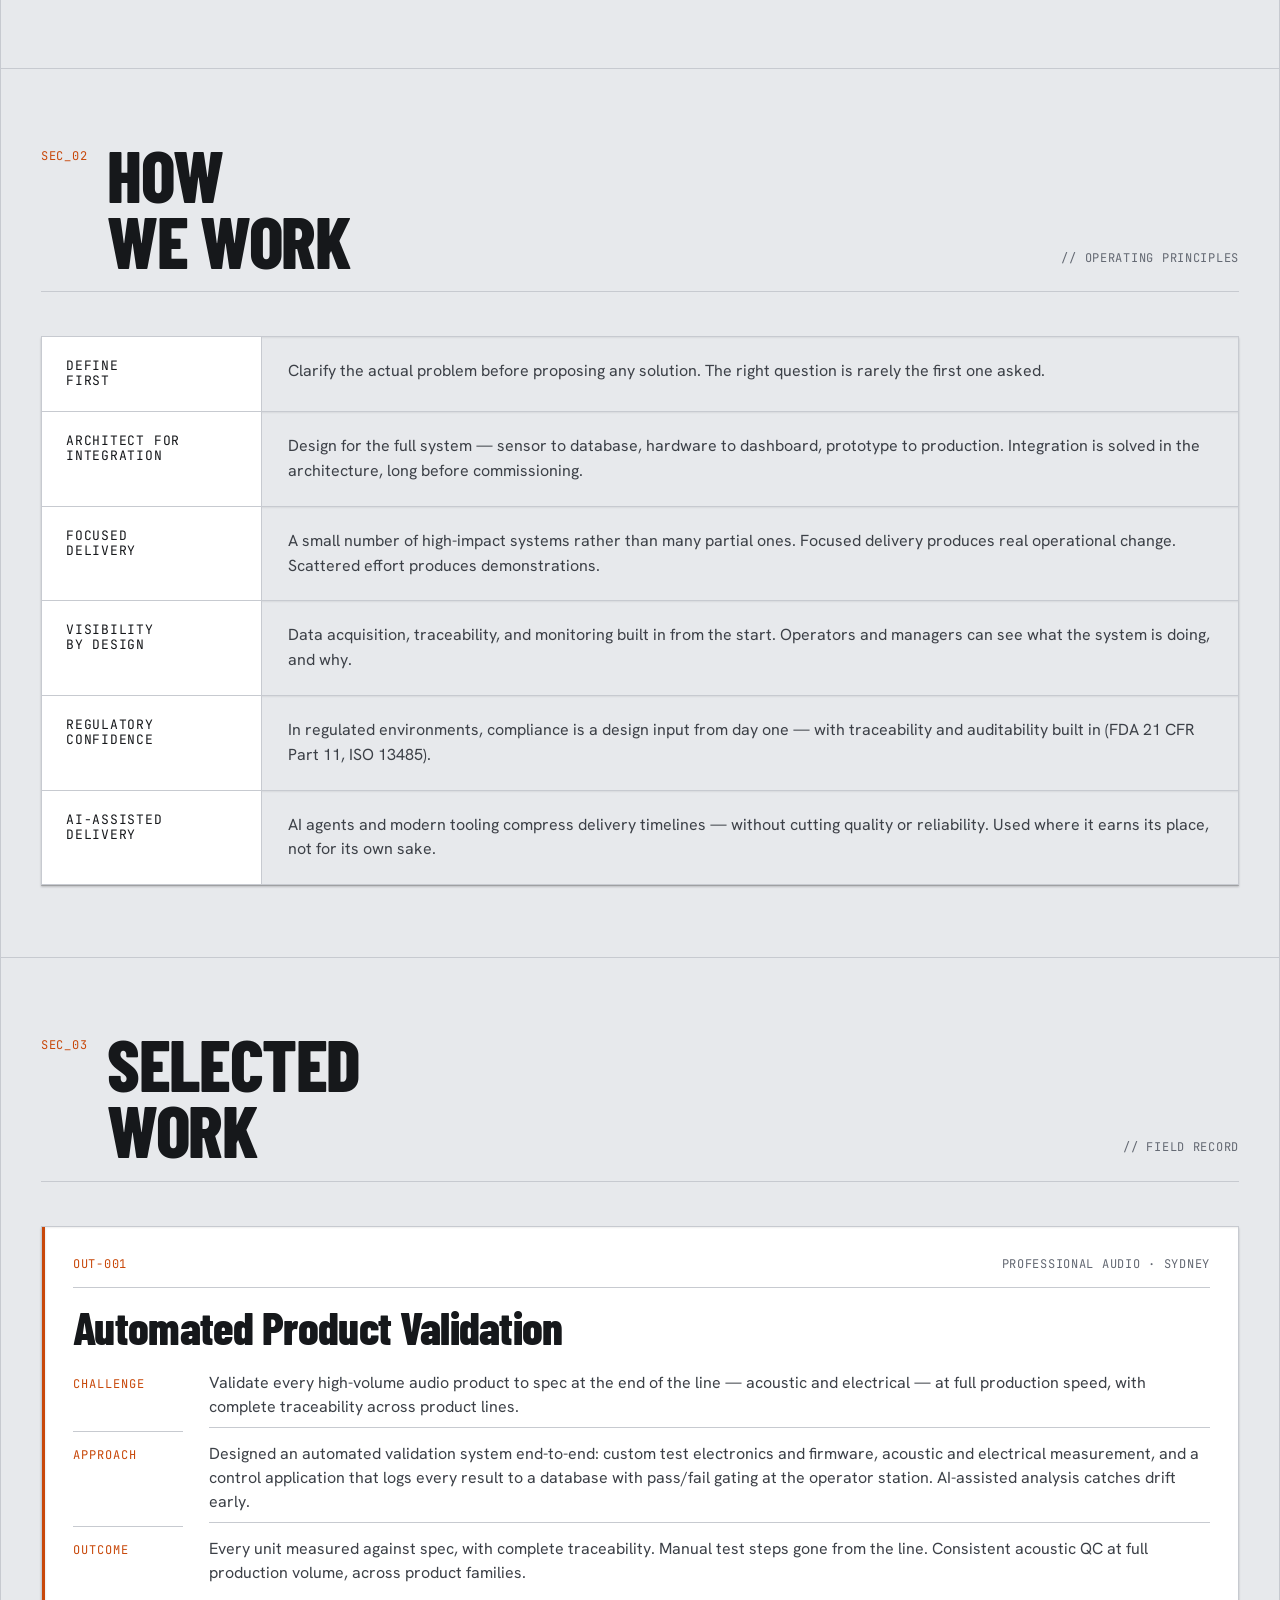
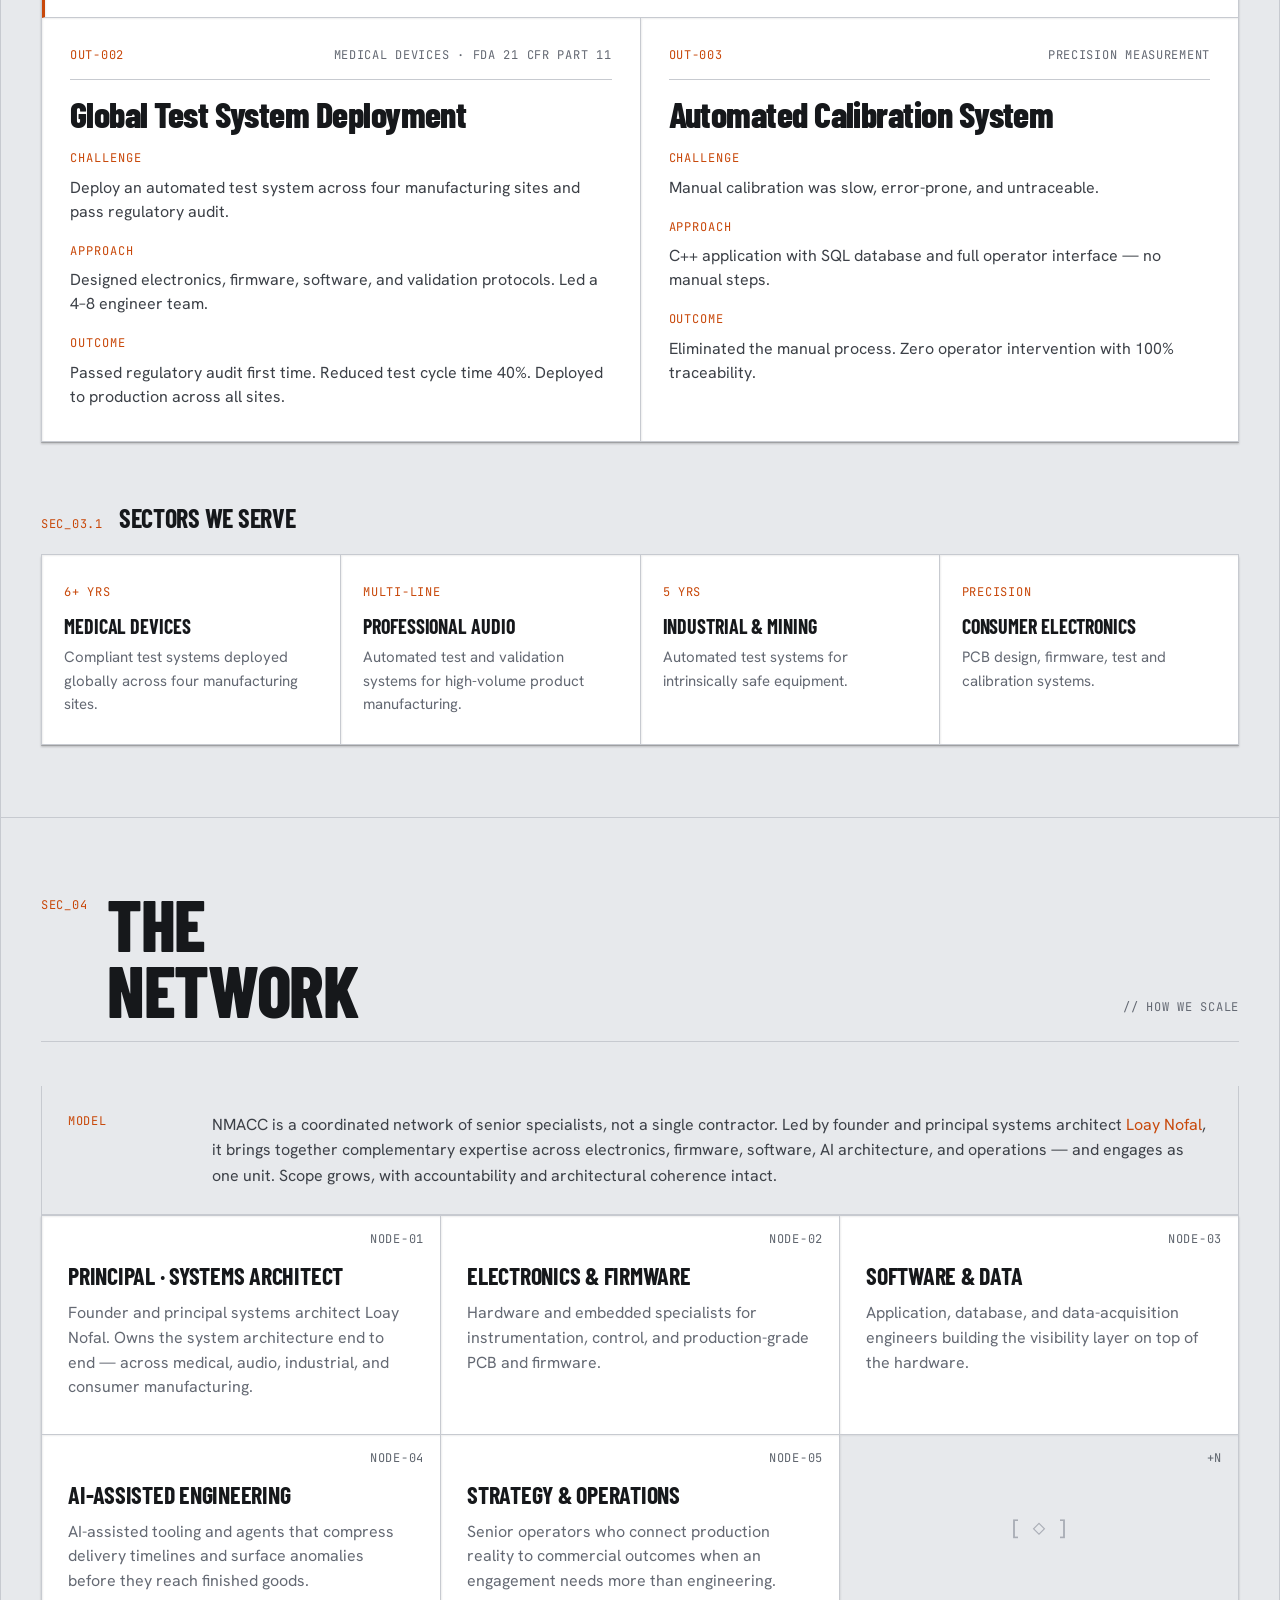
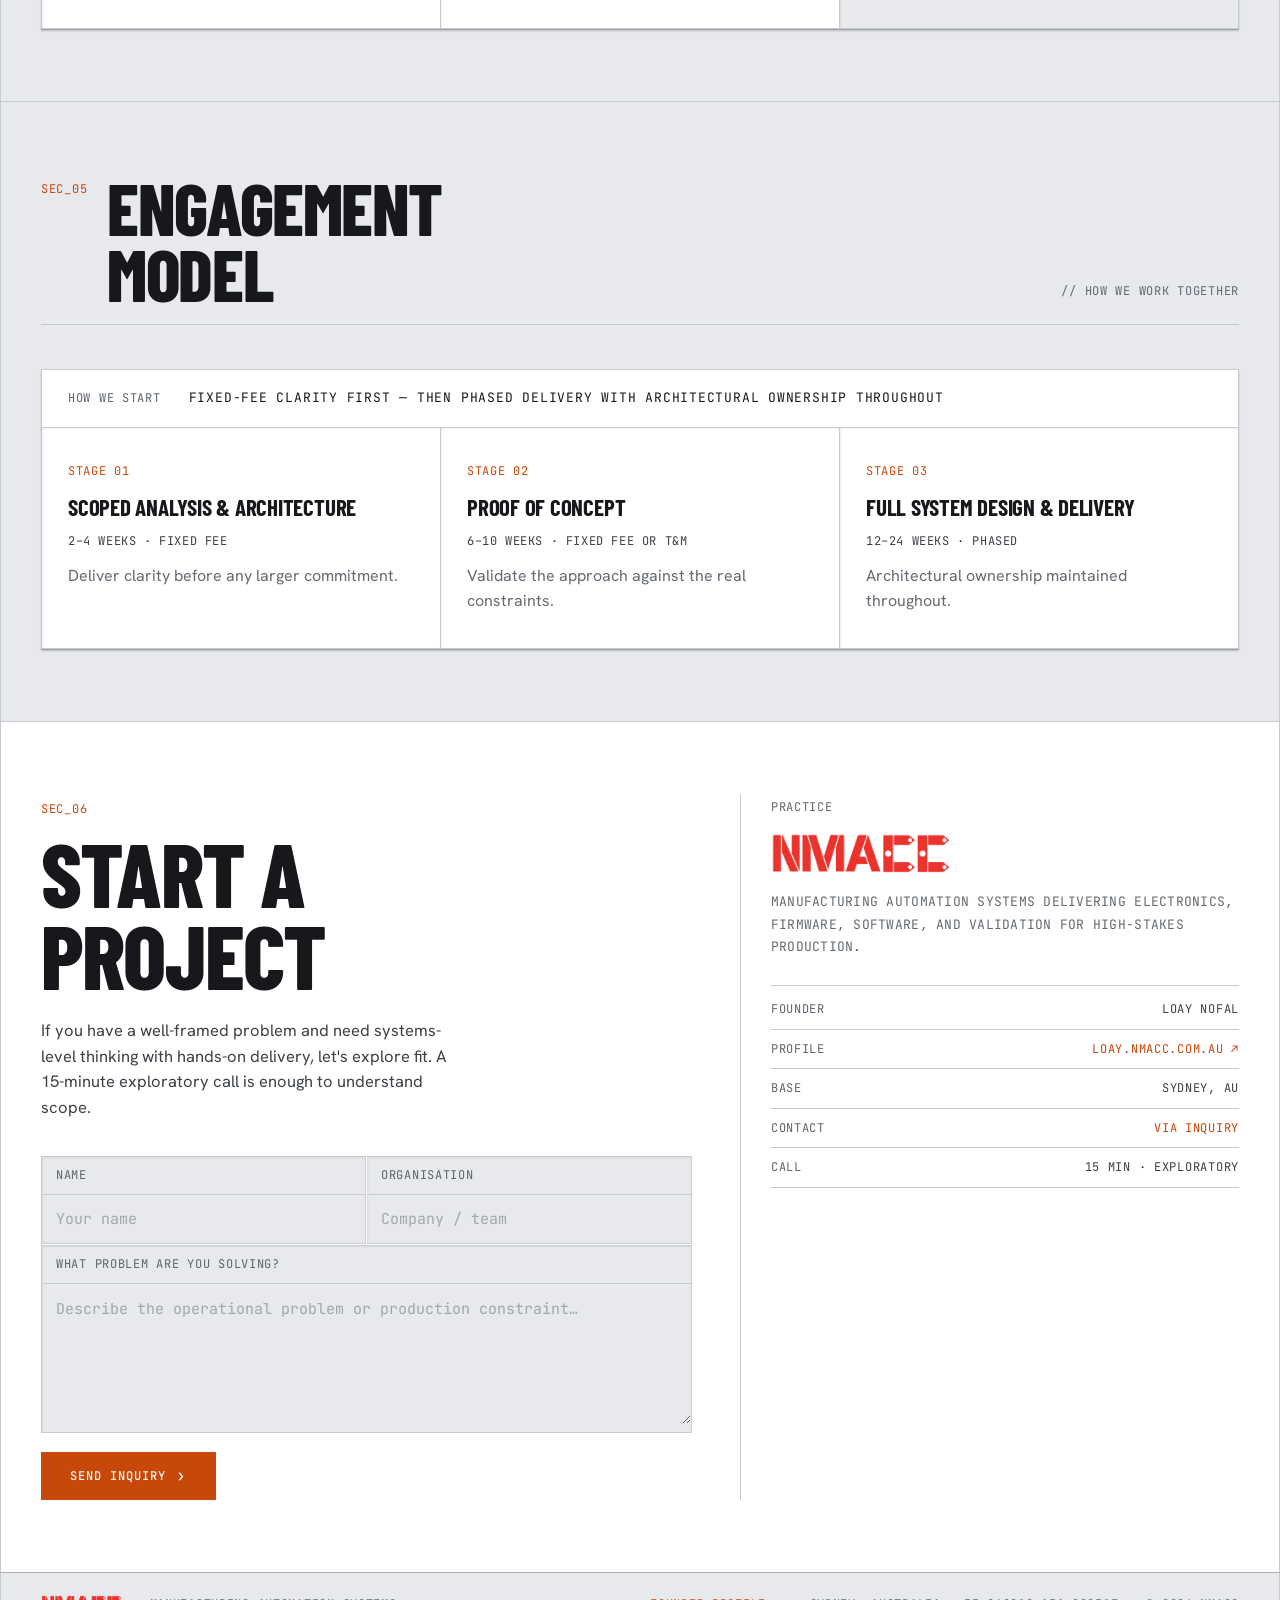
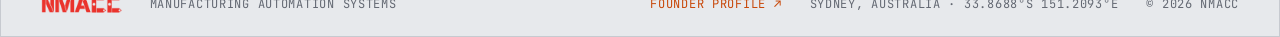
==== commit b6fb3272: "NMACC: hero viz -> entangled orthogonal rectangles, light traces perimeters (no triangles) Co-Author" ====
--- a/index.html
+++ b/index.html
@@ -102,27 +102,21 @@
           <div class="hero-viz" aria-hidden="true">
             <svg viewBox="0 0 360 360" preserveAspectRatio="xMidYMid meet">
               <g class="viz-base">
-                <line x1="40" y1="60" x2="180" y2="170" />
-                <line x1="300" y1="40" x2="180" y2="170" />
-                <line x1="180" y1="170" x2="60" y2="300" />
-                <line x1="180" y1="170" x2="320" y2="290" />
-                <line x1="40" y1="60" x2="300" y2="40" />
-                <line x1="60" y1="300" x2="320" y2="290" />
+                <rect x="50" y="70" width="170" height="130" />
+                <rect x="140" y="140" width="170" height="140" />
+                <rect x="95" y="175" width="95" height="95" />
               </g>
               <g class="viz-active">
-                <line x1="40" y1="60" x2="180" y2="170" pathLength="100" style="animation-delay:0s" />
-                <line x1="300" y1="40" x2="180" y2="170" pathLength="100" style="animation-delay:.7s" />
-                <line x1="180" y1="170" x2="60" y2="300" pathLength="100" style="animation-delay:1.4s" />
-                <line x1="180" y1="170" x2="320" y2="290" pathLength="100" style="animation-delay:2.1s" />
-                <line x1="40" y1="60" x2="300" y2="40" pathLength="100" style="animation-delay:2.8s" />
-                <line x1="60" y1="300" x2="320" y2="290" pathLength="100" style="animation-delay:3.5s" />
+                <rect x="50" y="70" width="170" height="130" pathLength="100" style="animation-delay:0s" />
+                <rect x="140" y="140" width="170" height="140" pathLength="100" style="animation-delay:2.2s" />
+                <rect x="95" y="175" width="95" height="95" pathLength="100" style="animation-delay:4.4s" />
               </g>
               <g class="viz-nodes">
-                <rect x="33" y="53" width="14" height="14" style="animation-delay:.2s" />
-                <rect x="293" y="33" width="14" height="14" style="animation-delay:1s" />
-                <rect class="hub" x="170" y="160" width="20" height="20" />
-                <rect x="53" y="293" width="14" height="14" style="animation-delay:1.8s" />
-                <rect x="313" y="283" width="14" height="14" style="animation-delay:2.6s" />
+                <rect x="46" y="66" width="8" height="8" />
+                <rect x="306" y="136" width="8" height="8" />
+                <rect x="306" y="276" width="8" height="8" />
+                <rect x="91" y="266" width="8" height="8" />
+                <rect class="hub" x="159" y="164" width="12" height="12" />
               </g>
             </svg>
           </div>
--- a/css/main.css
+++ b/css/main.css
@@ -393,29 +393,30 @@
   justify-content: center;
 }
 .hero-viz svg { width: 100%; height: 100%; max-height: 360px; display: block; }
-/* faint etched circuit */
-.viz-base line { stroke: var(--red); stroke-width: 1; opacity: 0.09; }
-.viz-nodes rect { fill: transparent; stroke: var(--red); stroke-width: 1; opacity: 0.13; }
-.viz-nodes .hub { fill: var(--red); opacity: 0.4; }
-
-/* a small light that traces each path and lights it up as it passes */
+/* faint etched circuit — orthogonal rectangles/squares, entangled */
+.viz-base rect { fill: none; stroke: var(--red); stroke-width: 1; opacity: 0.09; }
+.viz-nodes rect { fill: var(--red); opacity: 0.16; }
+.viz-nodes .hub { opacity: 0.4; }
+
+/* a small light that traces each rectangle and lights it up as it passes */
 .viz-active { filter: drop-shadow(0 0 3px var(--red)); }
-.viz-active line {
+.viz-active rect {
   fill: none;
   stroke: var(--red);
   stroke-width: 1.4;
   stroke-linecap: round;
-  stroke-dasharray: 8 92;
+  stroke-linejoin: round;
+  stroke-dasharray: 7 93;
   stroke-dashoffset: 100;
   opacity: 0.8;
-  animation: vizTrace 5s linear infinite;
+  animation: vizTrace 6.5s linear infinite;
 }
 @keyframes vizTrace {
   from { stroke-dashoffset: 100; }
   to   { stroke-dashoffset: 0; }
 }
 @media (prefers-reduced-motion: reduce) {
-  .viz-active line { animation: none; opacity: 0; }
+  .viz-active rect { animation: none; opacity: 0; }
 }
 .spec-line {
   display: flex;
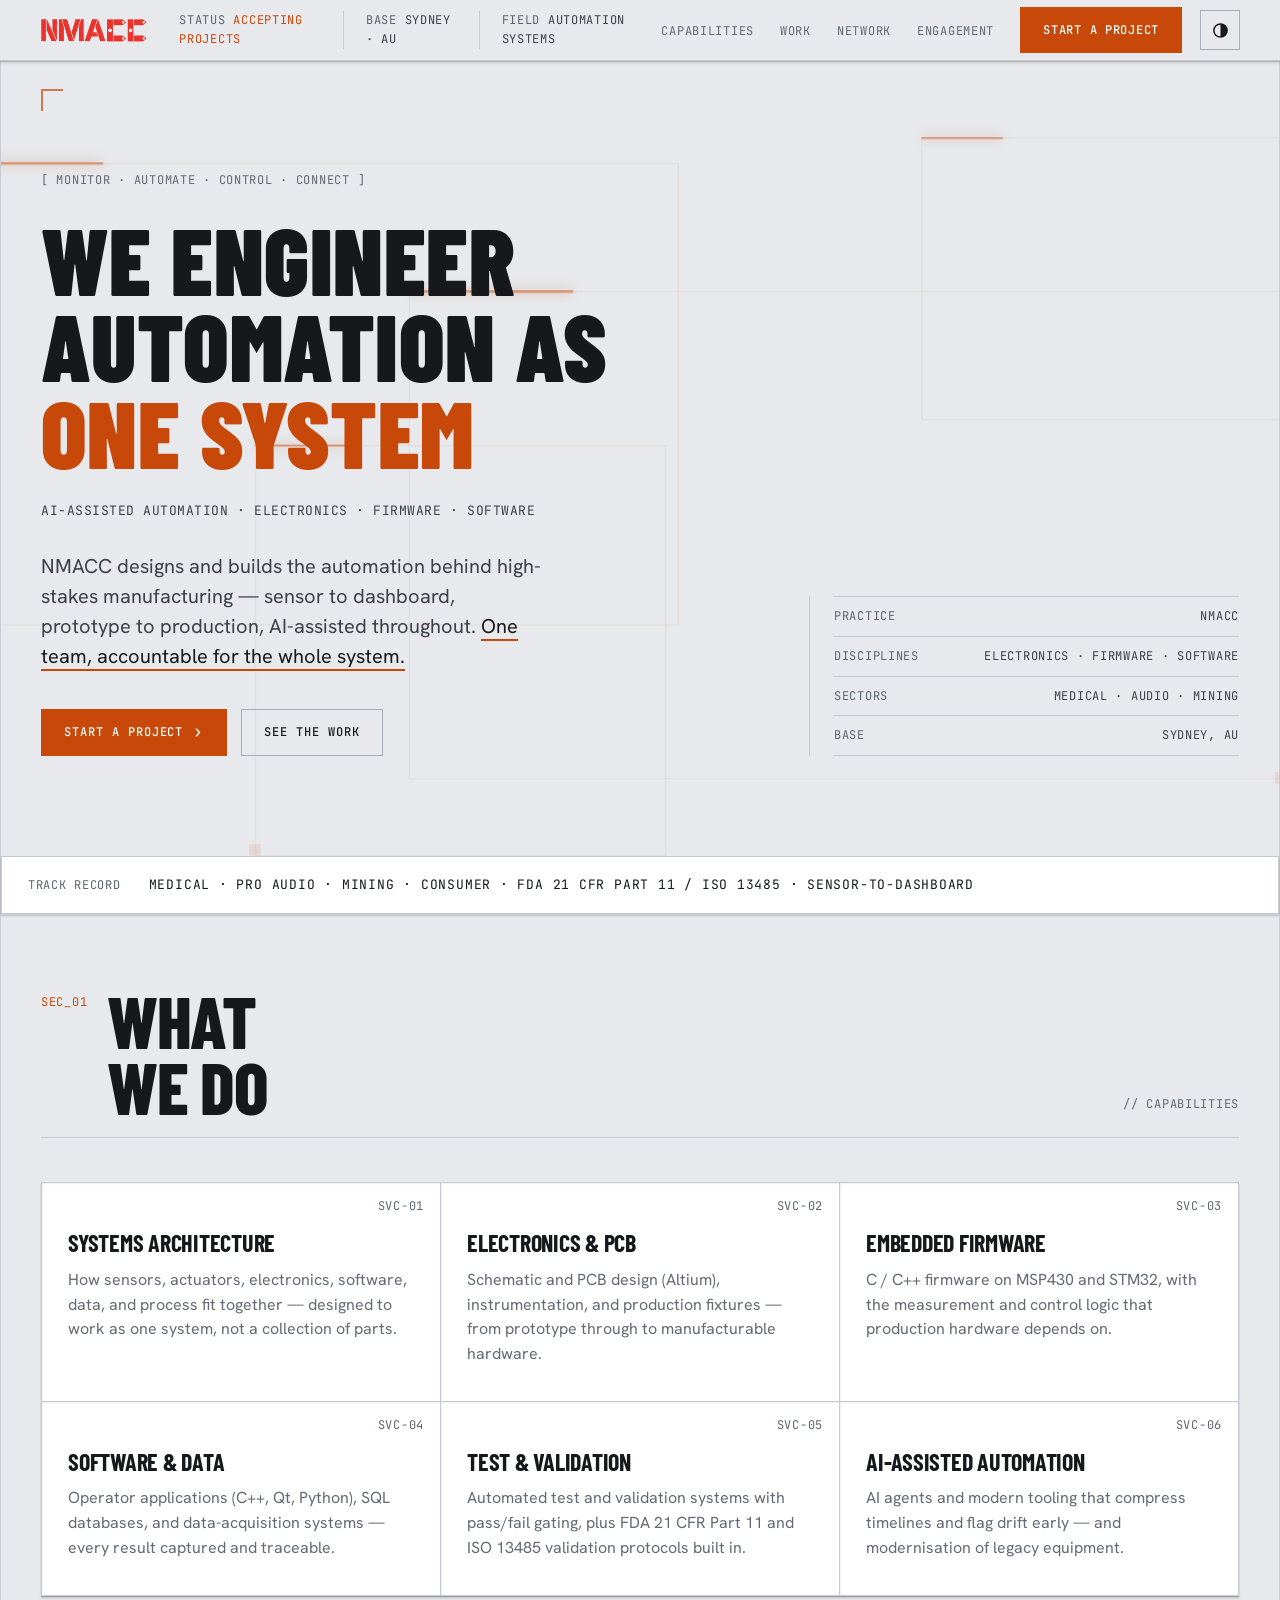
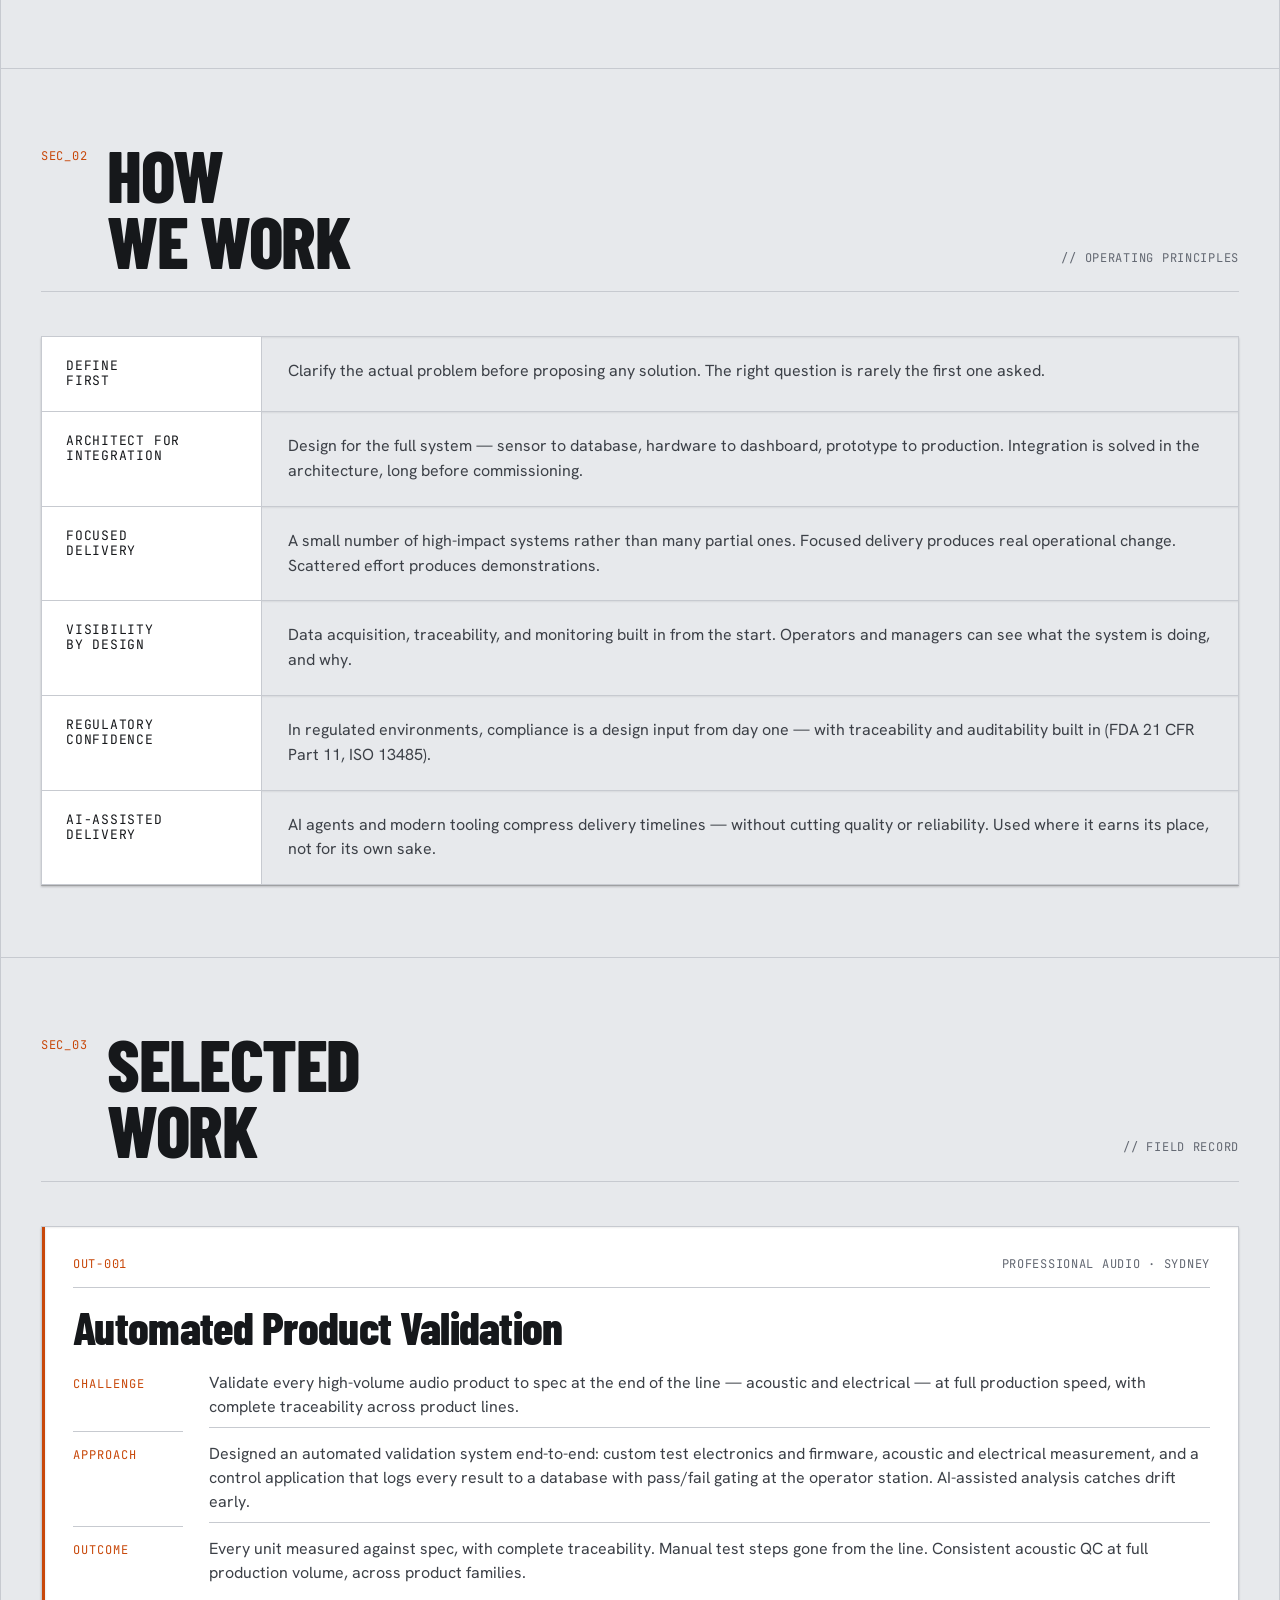
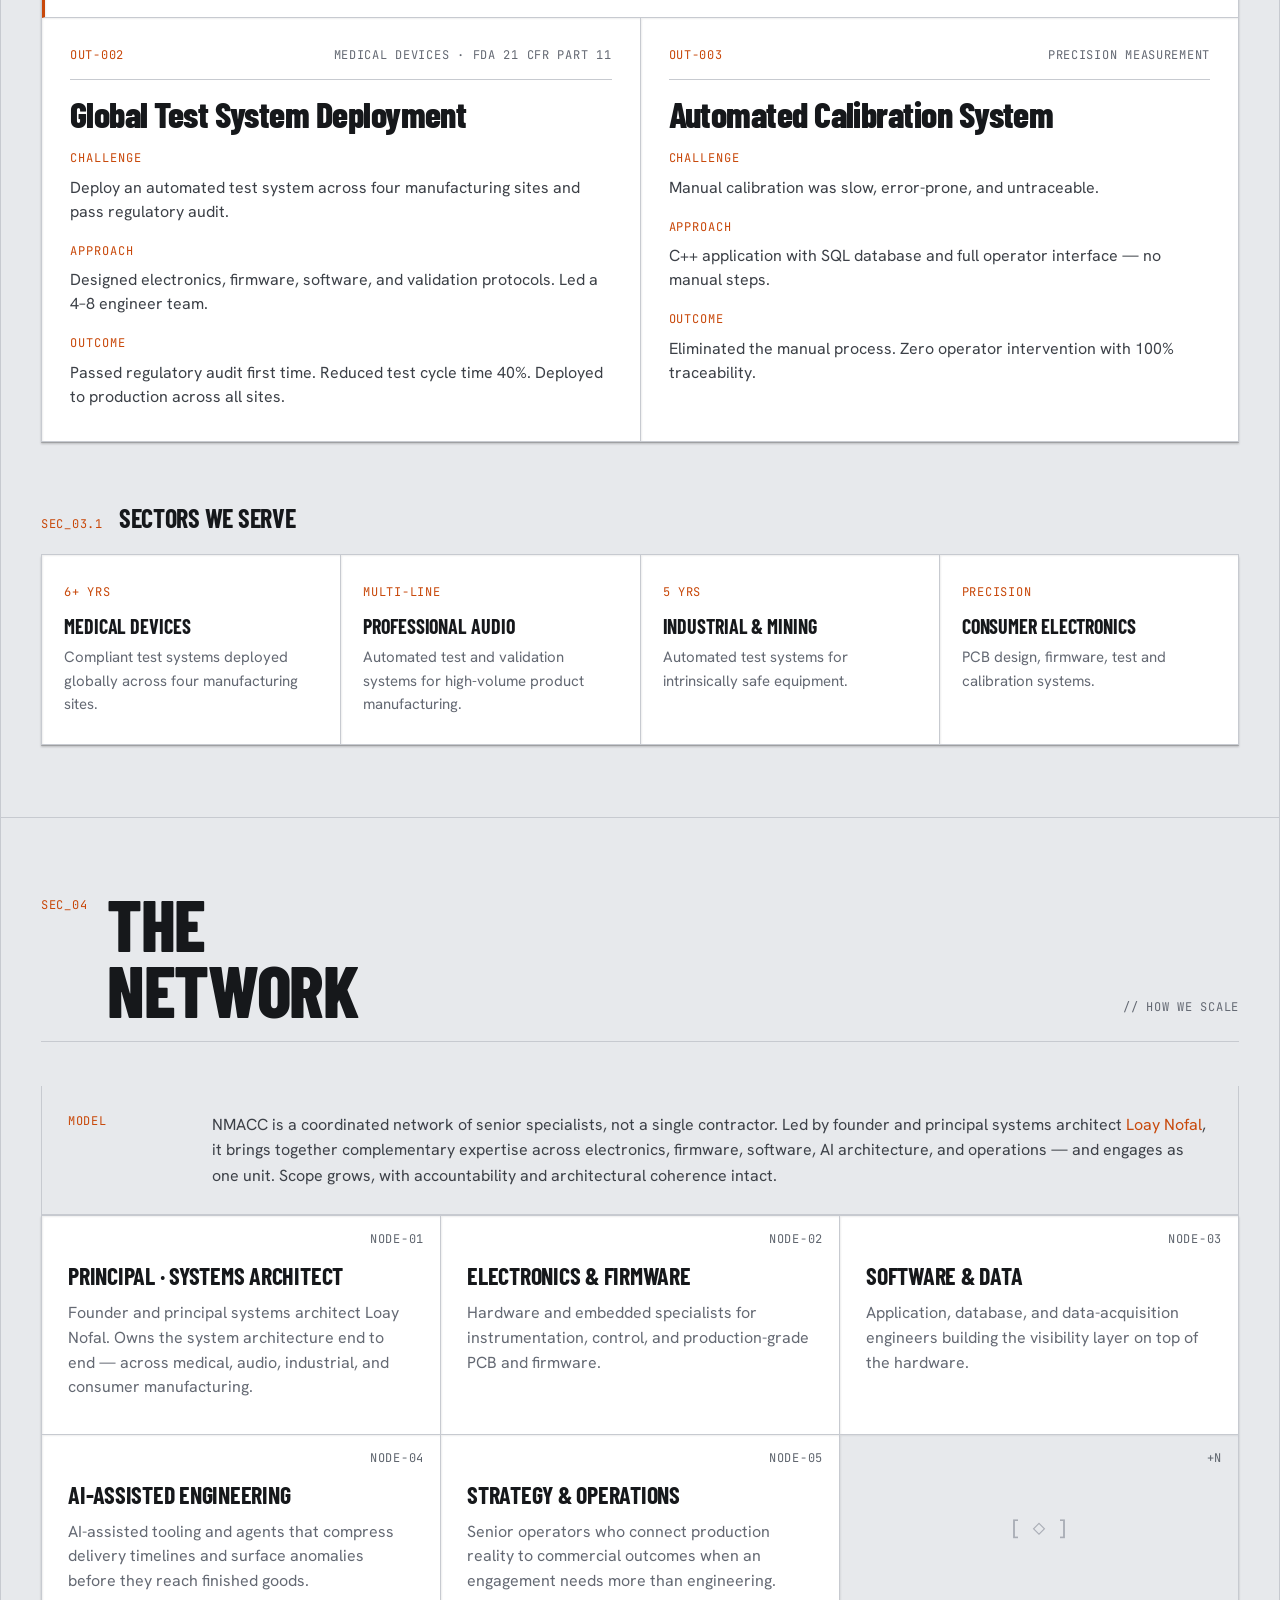
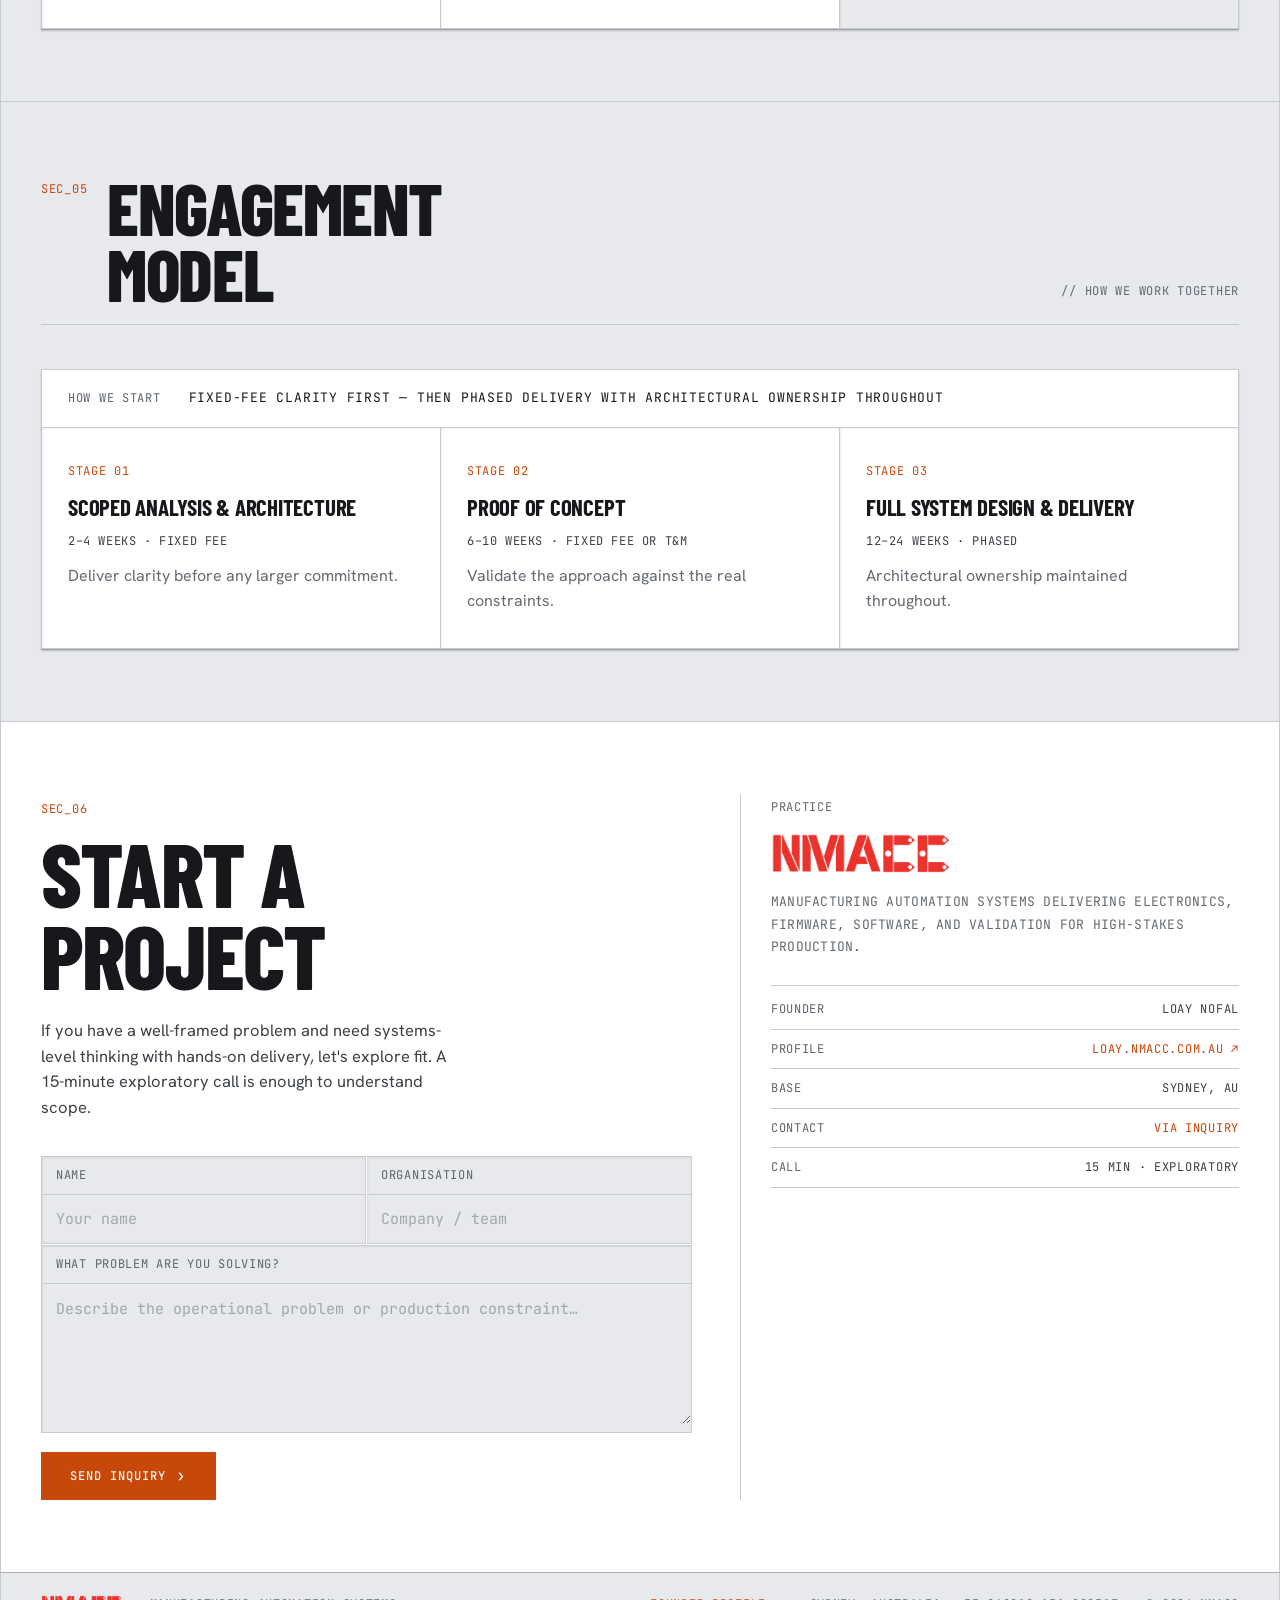
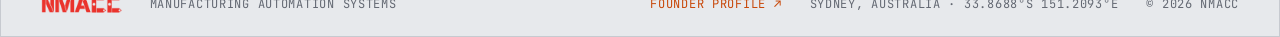
==== commit b5c40036: "NMACC: circuit becomes large faint full-hero background; restore spec-panel left border Co-Authored-" ====
--- a/index.html
+++ b/index.html
@@ -79,6 +79,28 @@
 
     <!-- ================= HERO ================= -->
     <section class="hero" aria-labelledby="hero-title">
+      <div class="hero-viz" aria-hidden="true">
+        <svg viewBox="0 0 1200 620" preserveAspectRatio="xMidYMid slice">
+          <g class="viz-base">
+            <rect x="70" y="80" width="560" height="360" />
+            <rect x="420" y="180" width="680" height="380" />
+            <rect x="300" y="300" width="320" height="320" />
+            <rect x="820" y="60" width="300" height="220" />
+          </g>
+          <g class="viz-active">
+            <rect x="70" y="80" width="560" height="360" pathLength="100" style="animation-delay:0s" />
+            <rect x="420" y="180" width="680" height="380" pathLength="100" style="animation-delay:2s" />
+            <rect x="300" y="300" width="320" height="320" pathLength="100" style="animation-delay:4s" />
+            <rect x="820" y="60" width="300" height="220" pathLength="100" style="animation-delay:6s" />
+          </g>
+          <g class="viz-nodes">
+            <rect x="65" y="75" width="9" height="9" />
+            <rect x="1095" y="555" width="9" height="9" />
+            <rect x="295" y="611" width="9" height="9" />
+            <rect x="1115" y="55" width="9" height="9" />
+          </g>
+        </svg>
+      </div>
       <div class="hero-grid">
         <div class="hero-main">
           <p class="eyebrow">[ MONITOR · AUTOMATE · CONTROL · CONNECT ]</p>
@@ -99,27 +121,6 @@
         </div>
 
         <aside class="hero-side" aria-label="Practice reference">
-          <div class="hero-viz" aria-hidden="true">
-            <svg viewBox="0 0 360 360" preserveAspectRatio="xMidYMid meet">
-              <g class="viz-base">
-                <rect x="50" y="70" width="170" height="130" />
-                <rect x="140" y="140" width="170" height="140" />
-                <rect x="95" y="175" width="95" height="95" />
-              </g>
-              <g class="viz-active">
-                <rect x="50" y="70" width="170" height="130" pathLength="100" style="animation-delay:0s" />
-                <rect x="140" y="140" width="170" height="140" pathLength="100" style="animation-delay:2.2s" />
-                <rect x="95" y="175" width="95" height="95" pathLength="100" style="animation-delay:4.4s" />
-              </g>
-              <g class="viz-nodes">
-                <rect x="46" y="66" width="8" height="8" />
-                <rect x="306" y="136" width="8" height="8" />
-                <rect x="306" y="276" width="8" height="8" />
-                <rect x="91" y="266" width="8" height="8" />
-                <rect class="hub" x="159" y="164" width="12" height="12" />
-              </g>
-            </svg>
-          </div>
           <div class="hero-spec">
             <div class="spec-line"><span class="spec-k">PRACTICE</span><span class="spec-v">NMACC</span></div>
             <div class="spec-line"><span class="spec-k">DISCIPLINES</span><span class="spec-v">ELECTRONICS · FIRMWARE · SOFTWARE</span></div>
--- a/css/main.css
+++ b/css/main.css
@@ -337,6 +337,8 @@
   display: grid;
   grid-template-columns: minmax(0, 1fr) 430px;
   gap: 0;
+  position: relative;
+  z-index: 1;
 }
 .hero-main { padding-right: 40px; }
 .eyebrow {
@@ -377,39 +379,33 @@
 .hero-side {
   border-left: 1px solid var(--border);
   padding-left: 24px;
-  align-self: stretch;
-  display: flex;
-  flex-direction: column;
-}
-.hero-spec { margin-top: auto; }
-
-/* Hero node-graph: links connect and disconnect; the hub holds steady */
+  align-self: end;
+}
+
+/* Large faint circuit behind the whole hero (entangled orthogonal rectangles) */
 .hero-viz {
-  flex: 1 1 auto;
-  min-height: 200px;
-  margin-bottom: 32px;
-  display: flex;
-  align-items: center;
-  justify-content: center;
-}
-.hero-viz svg { width: 100%; height: 100%; max-height: 360px; display: block; }
-/* faint etched circuit — orthogonal rectangles/squares, entangled */
-.viz-base rect { fill: none; stroke: var(--red); stroke-width: 1; opacity: 0.09; }
-.viz-nodes rect { fill: var(--red); opacity: 0.16; }
-.viz-nodes .hub { opacity: 0.4; }
-
-/* a small light that traces each rectangle and lights it up as it passes */
-.viz-active { filter: drop-shadow(0 0 3px var(--red)); }
+  position: absolute;
+  inset: 0;
+  z-index: 0;
+  overflow: hidden;
+  pointer-events: none;
+}
+.hero-viz svg { width: 100%; height: 100%; display: block; }
+.viz-base rect { fill: none; stroke: var(--red); stroke-width: 1; opacity: 0.07; }
+.viz-nodes rect { fill: var(--red); opacity: 0.10; }
+
+/* a small light that traces each rectangle's perimeter as it passes */
+.viz-active { filter: drop-shadow(0 0 4px var(--red)); }
 .viz-active rect {
   fill: none;
   stroke: var(--red);
-  stroke-width: 1.4;
+  stroke-width: 1.5;
   stroke-linecap: round;
   stroke-linejoin: round;
-  stroke-dasharray: 7 93;
+  stroke-dasharray: 6 94;
   stroke-dashoffset: 100;
-  opacity: 0.8;
-  animation: vizTrace 6.5s linear infinite;
+  opacity: 0.5;
+  animation: vizTrace 8s linear infinite;
 }
 @keyframes vizTrace {
   from { stroke-dashoffset: 100; }
